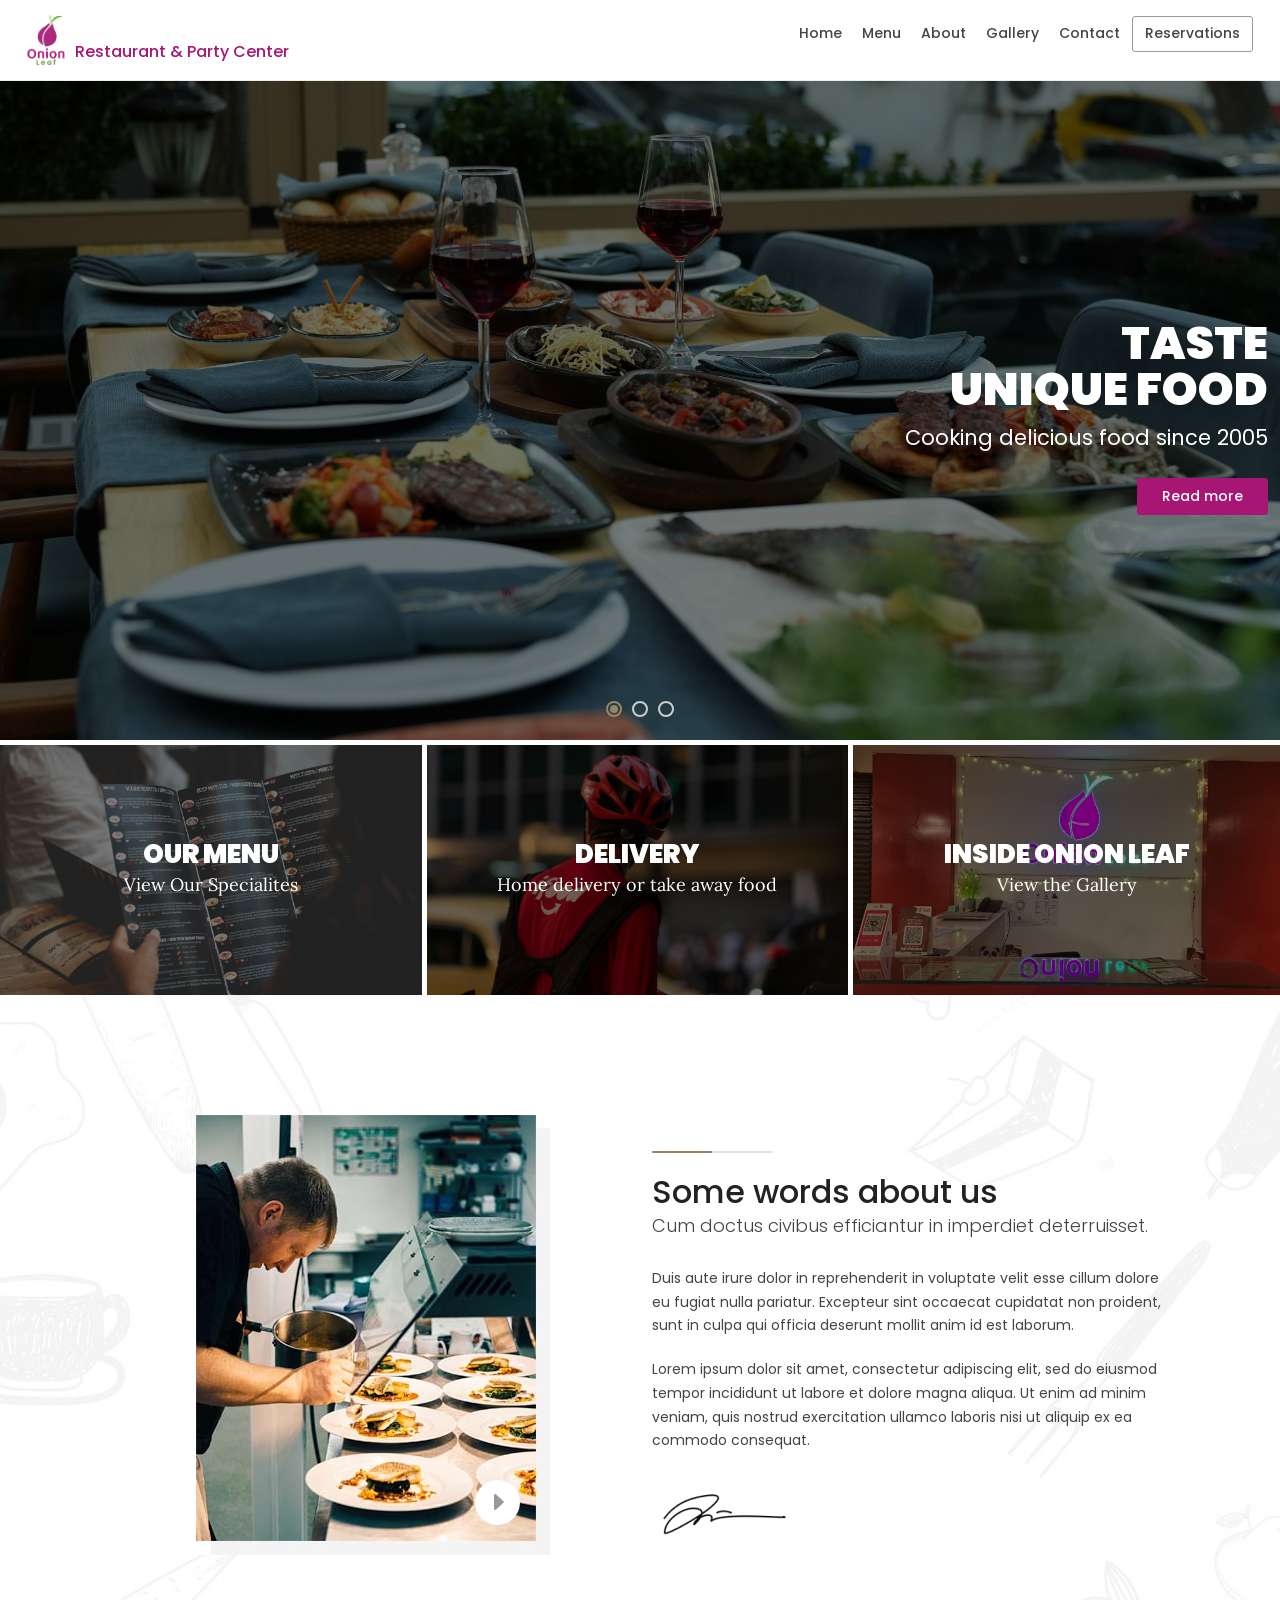
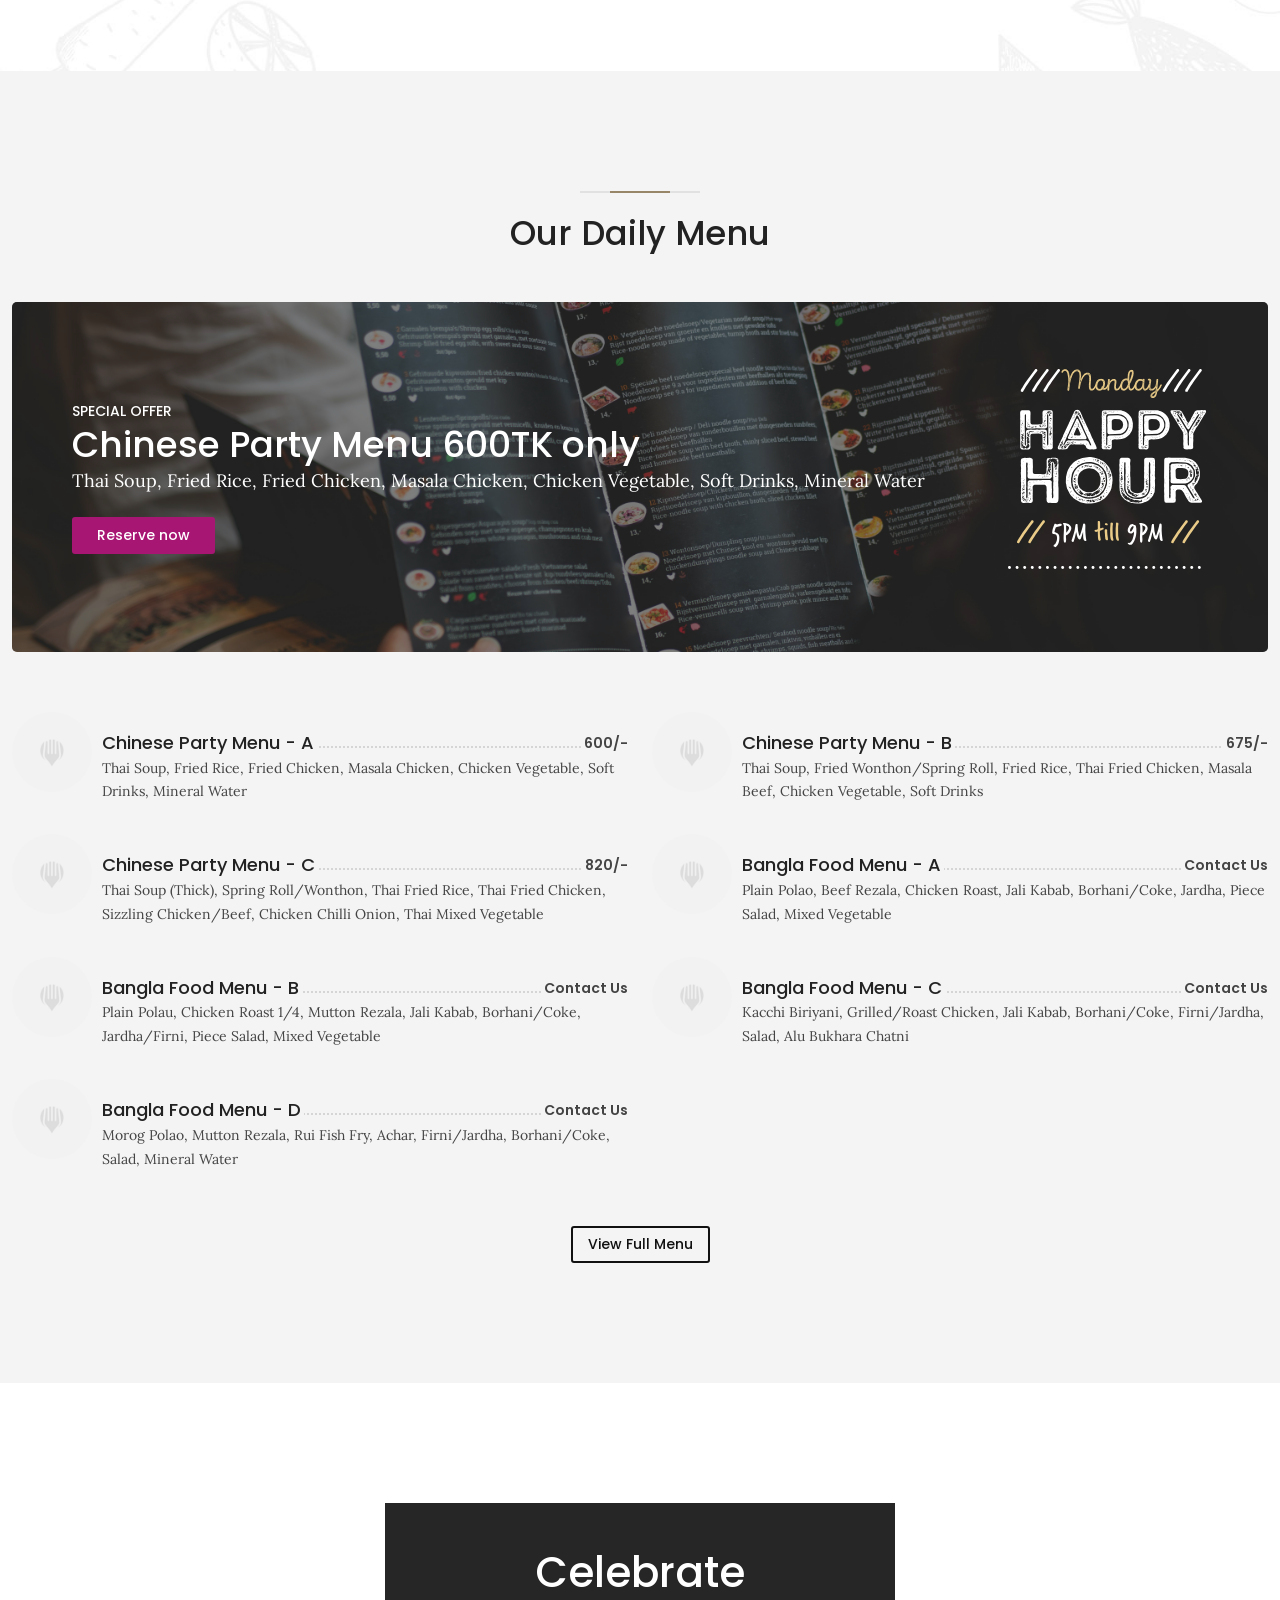
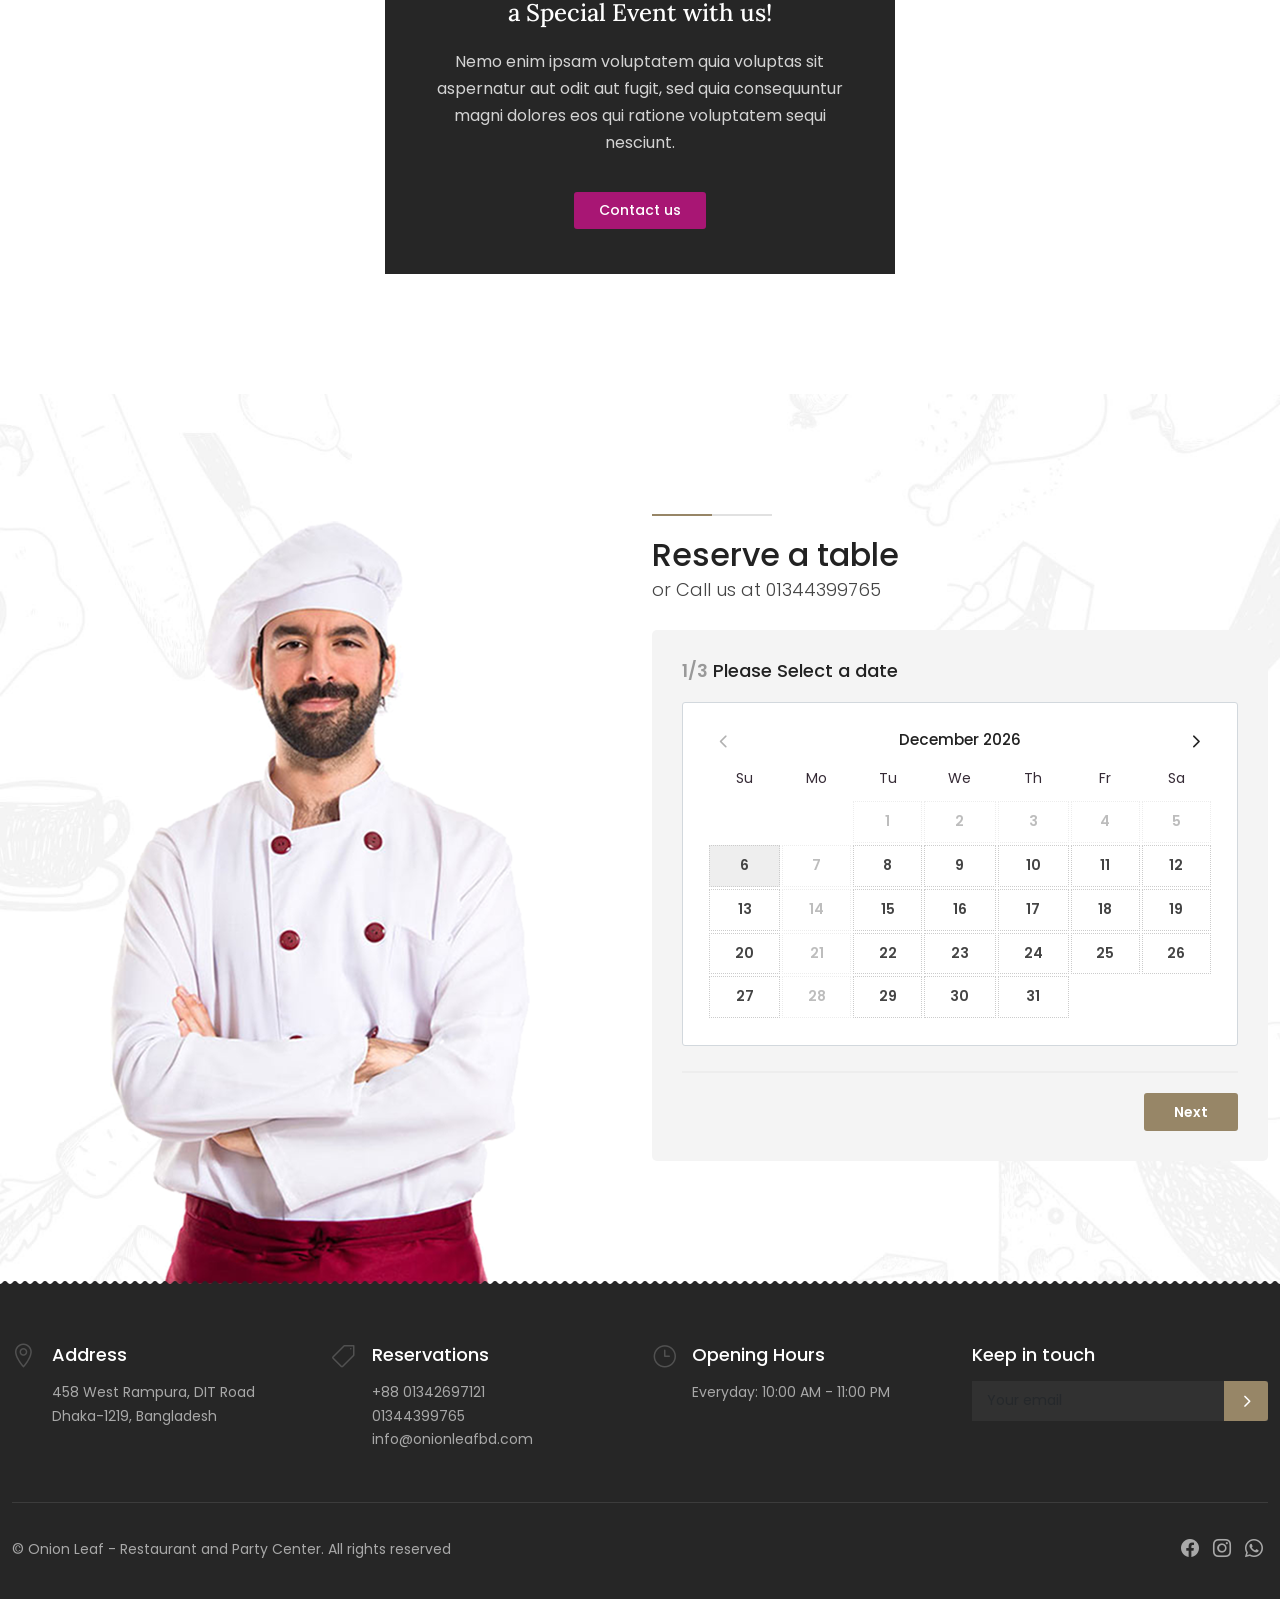
==== index.html @ 4a1d40f7 "first commit" ====
<!DOCTYPE html>
<html lang="en">

<head>
    <meta charset="utf-8">
    <meta name="viewport" content="width=device-width, initial-scale=1">
    <meta name="description" content="Onion Leaf - Restaurant and Party Center is a modern and stylish restaurant and party center that offers a unique dining experience. With its contemporary design, delicious cuisine, and vibrant atmosphere, Onion Leaf is the perfect place to enjoy a meal or celebrate a special occasion. Whether you're looking for a romantic dinner, a fun night out with friends, or a venue for your next event, Onion Leaf has you covered. Come and experience the best of food and entertainment at Onion Leaf - Restaurant and Party Center.">
    <meta name="author" content="Ansonika">
    <title>Onion Leaf - Restaurant and Party Center</title>

    <!-- Favicons-->
    <link rel="shortcut icon" href="img/favicon.ico" type="image/x-icon">
    <link rel="apple-touch-icon" type="image/x-icon" href="img/apple-touch-icon-57x57-precomposed.png">
    <link rel="apple-touch-icon" type="image/x-icon" sizes="72x72" href="img/apple-touch-icon-72x72-precomposed.png">
    <link rel="apple-touch-icon" type="image/x-icon" sizes="114x114" href="img/apple-touch-icon-114x114-precomposed.png">
    <link rel="apple-touch-icon" type="image/x-icon" sizes="144x144" href="img/apple-touch-icon-144x144-precomposed.png">

    <!-- GOOGLE WEB FONT -->
    <link rel="preconnect" href="https://fonts.googleapis.com">
	<link rel="preconnect" href="https://fonts.gstatic.com" crossorigin>
	<link href="https://fonts.googleapis.com/css2?family=Lora:ital@1&family=Poppins:wght@400;500;600;700&display=swap" rel="stylesheet">

    <!-- BASE CSS -->
    <link href="css/vendors.min.css" rel="stylesheet">
    <link href="css/style.css" rel="stylesheet">

    <!-- SPECIFIC CSS -->
    <link href="css/wizard.css" rel="stylesheet">

    <!-- YOUR CUSTOM CSS -->
    <link href="css/custom.css" rel="stylesheet">

</head>

<body>

	<div id="preloader">
		<div data-loader="circle-side"></div>
	</div><!-- /Page Preload -->
				
	<header class="header clearfix element_to_stick">
		<div class="layer"></div><!-- Opacity Mask Menu Mobile -->
		<div class="container-fluid">
		<div id="logo" style="display:flex; align-items:center; gap:10px;">
    <a href="index.html" style="display:flex; align-items:end; text-decoration:none;">
        <img src="img/logo.png" height="50" alt="Onion Leaf" class="logo_normal">
        <img src="img/logo_sticky.png" height="50" alt="Onion Leaf" class="logo_sticky">

        <span class="logo-text">Restaurant & Party Center</span>
    </a>
</div>
		<!-- /top_menu -->
		<a href="#0" class="open_close">
			<i class="icon_menu"></i><span>Menu</span>
		</a>
		<nav class="main-menu">
    <div id="header_menu">
        <a href="#0" class="open_close">
            <i class="icon_close"></i><span>Menu</span>
        </a>
        <a href="index.html">
            <img src="img/logo.png" height="50" alt="">
        </a>
    </div>
    <ul>
        <li><a href="index.html">Home</a></li>
        <li><a href="menu-1.html">Menu</a></li>
        <li><a href="about.html">About</a></li>
        <li><a href="gallery.html">Gallery</a></li>
        <li><a href="contacts.html">Contact</a></li>
        <li><a href="reservations.html" class="btn_top">Reservations</a></li>
    </ul>
</nav>
	</div>
	<!-- Search -->
	<div class="search-overlay-menu">
	    <span class="search-overlay-close"><span class="closebt"><i class="icon_close"></i></span></span>
	    <form role="search" id="searchform" method="get">
	        <input value="" name="q" type="search" placeholder="Search..." />
	        <button type="submit"><i class="icon_search"></i></button>
	    </form>
	</div><!-- End Search -->
	</header>
	<!-- /header -->
	
	<main>
		<div id="carousel-home">
			<div class="owl-carousel owl-theme">
				<div class="owl-slide cover lazy" data-bg="url(img/slides/img2.jpg)">
					<div class="opacity-mask d-flex align-items-center" data-opacity-mask="rgba(0, 0, 0, 0.5)">
						<div class="container">
							<div class="row justify-content-center justify-content-md-end">
								<div class="col-lg-6 static">
									<div class="slide-text text-end white">
										<h2 class="owl-slide-animated owl-slide-title">Taste<br>unique food</h2>
										<p class="owl-slide-animated owl-slide-subtitle">
											Cooking delicious food since 2005
										</p>
										<div class="owl-slide-animated owl-slide-cta"><a class="btn_1 btn_scroll" href="menu-1.html" role="button">Read more</a></div>
									</div>
								</div>
							</div>
						</div>
					</div>
				</div>
				<!--/owl-slide-->
				<div class="owl-slide cover lazy" data-bg="url(img/bg_call_section.jpg)">
					<div class="opacity-mask d-flex align-items-center" data-opacity-mask="rgba(0, 0, 0, 0.5)">
						<div class="container">
							<div class="row justify-content-center justify-content-md-start">
								<div class="col-lg-6 static">
									<div class="slide-text white">
										<h2 class="owl-slide-animated owl-slide-title">Reserve<br>a Table Now</h2>
										<p class="owl-slide-animated owl-slide-subtitle">
											Cooking delicious food since 2025
										</p>
										<div class="owl-slide-animated owl-slide-cta"><a class="btn_1" href="reservations.html" role="button">Read more</a></div>
									</div>
								</div>
							</div>
						</div>
					</div>
				</div>
				<!--/owl-slide-->				
				<div class="owl-slide cover lazy" data-bg="url(img/slides/img3.jpg)">
					<div class="opacity-mask d-flex align-items-center" data-opacity-mask="rgba(0, 0, 0, 0.6)">
						<div class="container">
							<div class="row justify-content-center justify-content-md-start">
								<div class="col-lg-12 static">
									<div class="slide-text text-center white">
										<h2 class="owl-slide-animated owl-slide-title">Enjoy<br>a friends dinner</h2>
										<p class="owl-slide-animated owl-slide-subtitle">
											Cooking delicious food since 2025
										</p>
										<div class="owl-slide-animated owl-slide-cta"><a class="btn_1" href="menu-1.html" role="button">Read more</a></div>
									</div>
								</div>
							</div>
						</div>
					</div>
					<!--/owl-slide-->
				</div>
			</div>
			<div id="icon_drag_mobile"></div>
		</div>
		<!--/carousel-->

		<ul id="banners_grid" class="clearfix">
			<li>
				<a href="menu-1.html" class="img_container">
					<img src="img/banner_bg.jpg" data-src="img/banner_bg.jpg" alt="" class="lazy">
					<div class="short_info opacity-mask" data-opacity-mask="rgba(0, 0, 0, 0.5)">
						<h3>Our Menu</h3>
						<p>View Our Specialites</p>
					</div>
				</a>
			</li>
			<li>
				<a href="order-food.html" class="img_container">
					<img src="img/banners_cat_placeholder.jpg" data-src="img/delivery.jpg" alt="" class="lazy">
					<div class="short_info opacity-mask" data-opacity-mask="rgba(0, 0, 0, 0.5)">
						<h3>Delivery</h3>
						<p>Home delivery or take away food</p>
					</div>
				</a>
			</li>
			<li>
				<a href="gallery.html" class="img_container">
					<img src="img/banners_cat_placeholder.jpg" data-src="img/slides/img.jpeg" alt="" class="lazy">
					<div class="short_info opacity-mask" data-opacity-mask="rgba(0, 0, 0, 0.5)">
						<h3>Inside Onion Leaf</h3>
						<p>View the Gallery</p>
					</div>
				</a>
			</li>
		</ul>
		<!--/banners_grid -->

		<div class="pattern_2">
		    <div class="container margin_120_100 home_intro">
		        <div class="row justify-content-center d-flex align-items-center">
		            <div class="col-lg-5 text-lg-center d-none d-lg-block" data-cue="slideInUp">
		                <figure>
		                    <img src="img/home_1_placeholder.png" data-src="img/home_1.jpg" width="354" height="440" alt="" class="img-fluid lazy">
		                    <a href="https://www.youtube.com/watch?v=MO7Hi_kBBBg" class="btn_play" data-cue="zoomIn" data-delay="500"><span class="pulse_bt"><i class="arrow_triangle-right"></i></span></a>
		                </figure>
		            </div>
		            <div class="col-lg-5 pt-lg-4" data-cue="slideInUp" data-delay="500">
		                <div class="main_title">
		                    <span><em></em></span>
		                    <h2>Some words about us</h2>
		                    <p>Cum doctus civibus efficiantur in imperdiet deterruisset.</p>
		                </div>
		                <p>Duis aute irure dolor in reprehenderit in voluptate velit esse cillum dolore eu fugiat nulla pariatur. Excepteur sint occaecat cupidatat non proident, sunt in culpa qui officia deserunt mollit anim id est laborum.</p>
		                <p>Lorem ipsum dolor sit amet, consectetur adipiscing elit, sed do eiusmod tempor incididunt ut labore et dolore magna aliqua. Ut enim ad minim veniam, quis nostrud exercitation ullamco laboris nisi ut aliquip ex ea commodo consequat.</p>
		                <p><img src="img/signature.png" width="140" height="50" alt="" class="mt-3"></p>
		            </div>
		        </div>
		        <!--/row -->
		    </div>
		    <!--/container -->
		</div>
		<!--/pattern_2 -->

		<div class="bg_gray">
		    <div class="container margin_120_100" data-cue="slideInUp">
		        <div class="main_title center mb-5">
		            <span><em></em></span>
		            <h2>Our Daily Menu</h2>
		        </div>
		        <!-- /main_title -->
		        <div class="banner lazy" data-bg="url(img/banner_bg.jpg)">
                    <div class="wrapper d-flex align-items-center justify-content-between opacity-mask" data-opacity-mask="rgba(0, 0, 0, 0.5)">
                        <div>
                            <small>Special Offer</small>
                            <h3>Chinese Party Menu 600TK only</h3>
                            <p>Thai Soup, Fried Rice, Fried Chicken, Masala Chicken, Chicken Vegetable, Soft Drinks, Mineral Water</p>
                            <a href="reservations.html" class="btn_1">Reserve now</a>
                        </div>
                        <figure class="d-none d-lg-block"><img src="img/banner.svg" alt="" width="200" height="200" class="img-fluid"></figure>
                    </div>
                    <!-- /wrapper -->
                </div>
                <!-- /banner -->
		        <div class="row magnific-gallery homepage add_bottom_25">
                    <div class="col-lg-6" data-cue="slideInUp">
                        <div class="menu_item">
                            <figure>
                                <a href="img/menu_items/large/5.jpg" title="Chinese Party Menu - A" data-effect="mfp-zoom-in">
                                    <img src="img/menu_items/menu_items_placeholder.png" data-src="img/menu_items/5.jpg" class="lazy" alt="">
                                </a>
                            </figure>
                            <div class="menu_title">
                                <h3>Chinese Party Menu - A</h3><em>600/-</em>
                            </div>
                            <p>Thai Soup, Fried Rice, Fried Chicken, Masala Chicken, Chicken Vegetable, Soft Drinks, Mineral Water</p>
                        </div>
                    </div>
                    <div class="col-lg-6" data-cue="slideInUp">
                        <div class="menu_item">
                            <figure>
                                <a href="img/menu_items/large/6.jpg" title="Chinese Party Menu - B" data-effect="mfp-zoom-in">
                                    <img src="img/menu_items/menu_items_placeholder.png" data-src="img/menu_items/6.jpg" class="lazy" alt="">
                                </a>
                            </figure>
                            <div class="menu_title">
                                <h3>Chinese Party Menu - B</h3><em>675/-</em>
                            </div>
                            <p>Thai Soup, Fried Wonthon/Spring Roll, Fried Rice, Thai Fried Chicken, Masala Beef, Chicken Vegetable, Soft Drinks</p>
                        </div>
                    </div>
                    <div class="col-lg-6" data-cue="slideInUp">
                        <div class="menu_item">
                            <figure>
                                <a href="img/menu_items/large/7.jpg" title="Chinese Party Menu - C" data-effect="mfp-zoom-in">
                                    <img src="img/menu_items/menu_items_placeholder.png" data-src="img/menu_items/7.jpg" class="lazy" alt="">
                                </a>
                            </figure>
                            <div class="menu_title">
                                <h3>Chinese Party Menu - C</h3><em>820/-</em>
                            </div>
                            <p>Thai Soup (Thick), Spring Roll/Wonthon, Thai Fried Rice, Thai Fried Chicken, Sizzling Chicken/Beef, Chicken Chilli Onion, Thai Mixed Vegetable</p>
                        </div>
                    </div>
                    <div class="col-lg-6" data-cue="slideInUp">
                        <div class="menu_item">
                            <figure>
                                <a href="img/menu_items/large/8.jpg" title="Bangla Food Menu - A" data-effect="mfp-zoom-in">
                                    <img src="img/menu_items/menu_items_placeholder.png" data-src="img/menu_items/8.jpg" class="lazy" alt="">
                                </a>
                            </figure>
                            <div class="menu_title">
                                <h3>Bangla Food Menu - A</h3><em>Contact Us</em>
                            </div>
                            <p>Plain Polao, Beef Rezala, Chicken Roast, Jali Kabab, Borhani/Coke, Jardha, Piece Salad, Mixed Vegetable</p>
                        </div>
                    </div>
                    <div class="col-lg-6" data-cue="slideInUp">
                        <div class="menu_item">
                            <figure>
                                <a href="img/menu_items/large/9.jpg" title="Bangla Food Menu - B" data-effect="mfp-zoom-in">
                                    <img src="img/menu_items/menu_items_placeholder.png" data-src="img/menu_items/9.jpg" class="lazy" alt="">
                                </a>
                            </figure>
                            <div class="menu_title">
                                <h3>Bangla Food Menu - B</h3><em>Contact Us</em>
                            </div>
                            <p>Plain Polau, Chicken Roast 1/4, Mutton Rezala, Jali Kabab, Borhani/Coke, Jardha/Firni, Piece Salad, Mixed Vegetable</p>
                        </div>
                    </div>
                   	<div class="col-lg-6" data-cue="slideInUp">
                        <div class="menu_item">
                            <figure>
                                <a href="img/menu_items/large/10.jpg" title="Bangla Food Menu - C" data-effect="mfp-zoom-in">
                                    <img src="img/menu_items/menu_items_placeholder.png" data-src="img/menu_items/10.jpg" class="lazy" alt="">
                                </a>
                            </figure>
                            <div class="menu_title">
                                <h3>Bangla Food Menu - C</h3><em>Contact Us</em>
                            </div>
                            <p>Kacchi Biriyani, Grilled/Roast Chicken, Jali Kabab, Borhani/Coke, Firni/Jardha, Salad, Alu Bukhara Chatni</p>
                        </div>
                    </div>
                    <div class="col-lg-6" data-cue="slideInUp">
                        <div class="menu_item">
                            <figure>
                                <a href="img/menu_items/large/11.jpg" title="Bangla Food Menu - D" data-effect="mfp-zoom-in">
                                    <img src="img/menu_items/menu_items_placeholder.png" data-src="img/menu_items/11.jpg" class="lazy" alt="">
                                </a>
                            </figure>
                            <div class="menu_title">
                                <h3>Bangla Food Menu - D</h3><em>Contact Us</em>
                            </div>
                            <p>Morog Polao, Mutton Rezala, Rui Fish Fry, Achar, Firni/Jardha, Borhani/Coke, Salad, Mineral Water</p>
                        </div>
                    </div>
                </div>
                <!-- /row -->
		        <p class="text-center"><a href="menu-1.html" class="btn_1 outline" data-cue="zoomIn">View Full Menu</a></p>
		    </div>
		    <!-- /container -->
		</div>
		<!-- /bg_gray -->

		<div class="call_section lazy" data-bg="url(img/bg_call_section.jpg)">
		    <div class="container clearfix">
		    	<div class="row justify-content-center">
			        <div class="col-lg-5 col-md-6 text-center">
			            <div class="box_1" data-cue="slideInUp">
			                <h2>Celebrate<span>a Special Event with us!</span></h2>
			                <p>Nemo enim ipsam voluptatem quia voluptas sit aspernatur aut odit aut fugit, sed quia consequuntur magni dolores eos qui ratione voluptatem sequi nesciunt.</p>
			                <a href="contacts.html" class="btn_1 mt-3">Contact us</a>
			            </div>
			        </div>
			    </div>
    		</div>
    	</div>
   		<!--/call_section-->

		<div class="pattern_2">
		    <div class="container margin_120_100 pb-0">
		        <div class="row justify-content-center">
		        	<div class="col-lg-6 text-center d-none d-lg-block" data-cue="slideInUp">
		                <img src="img/chef.png" width="420" height="770" alt="" class="img-fluid">
		            </div>
		            <div class="col-lg-6 col-md-8" data-cue="slideInUp">
		                <div class="main_title">
		                    <span><em></em></span>
		                    <h2>Reserve a table</h2>
		                    <p>or Call us at 01344399765</p>
		                </div>
		                <div id="wizard_container">
		                    <form id="wrapped" method="POST">
		                        <input id="website" name="website" type="text" value="">
		                        <!-- Leave for security protection, read docs for details -->
		                        <div id="middle-wizard">
		                            <div class="step">
		                                <h3 class="main_question"><strong>1/3</strong> Please Select a date</h3>
		                                <div class="form-group">
		                                    <input type="hidden" name="datepicker_field" id="datepicker_field" class="required">
		                                </div>
		                                <div id="DatePicker"></div>
		                            </div>
		                            <!-- /step-->
		                            <div class="step">
		                                <h3 class="main_question"><strong>2/3</strong> Select time and guests</h3>
		                                <div class="step_wrapper">
		                                    <h4>Time</h4>
		                                    <div class="radio_select add_bottom_15">
		                                        <ul>
		                                            <li>
		                                                <input type="radio" id="time_1" name="time" value="12.00am" class="required">
		                                                <label for="time_1">12.00</label>
		                                            </li>
		                                            <li>
		                                                <input type="radio" id="time_2" name="time" value="12.30pm" class="required">
		                                                <label for="time_2">12.30</label>
		                                            </li>
		                                            <li>
		                                                <input type="radio" id="time_3" name="time" value="1.00pm" class="required">
		                                                <label for="time_3">1.00</label>
		                                            </li>
		                                            <li>
		                                                <input type="radio" id="time_4" name="time" value="1.30pm" class="required">
		                                                <label for="time_4">1.30</label>
		                                            </li>
		                                             <li>
		                                                <input type="radio" id="time_5" name="time" value="08.00pm" class="required">
		                                                <label for="time_5">8.00</label>
		                                            </li>
		                                            <li>
		                                                <input type="radio" id="time_6" name="time" value="08.30pm" class="required">
		                                                <label for="time_6">8.30</label>
		                                            </li>
		                                            <li>
		                                                <input type="radio" id="time_7" name="time" value="09.00pm" class="required">
		                                                <label for="time_7">9.00</label>
		                                            </li>
		                                            <li>
		                                                <input type="radio" id="time_8" name="time" value="09.30pm" class="required">
		                                                <label for="time_8">9.30</label>
		                                            </li>
		                                        </ul>
		                                    </div>
		                                    <!-- /time_select -->
		                                </div>
		                                <!-- /step_wrapper -->
		                                <div class="step_wrapper">
		                                    <h4>How many people?</h4>
		                                    <div class="radio_select">
		                                        <ul>
		                                            <li>
		                                                <input type="radio" id="people_1" name="people" value="1" class="required">
		                                                <label for="people_1">1</label>
		                                            </li>
		                                            <li>
		                                                <input type="radio" id="people_2" name="people" value="2" class="required">
		                                                <label for="people_2">2</label>
		                                            </li>
		                                            <li>
		                                                <input type="radio" id="people_3" name="people" value="3" class="required">
		                                                <label for="people_3">3</label>
		                                            </li>
		                                            <li>
		                                                <input type="radio" id="people_4" name="people" value="4" class="required">
		                                                <label for="people_4">4</label>
		                                            </li>
		                                        </ul>
		                                    </div>
		                                    <!-- /people_select -->
		                                </div>
		                                <!-- /step_wrapper -->
		                            </div>
		                            <!-- /step-->
		                            <div class="submit step">
		                                <h3 class="main_question"><strong>3/3</strong> Please fill with your details</h3>
		                                <div class="form-group">
		                                    <input type="text" name="name_reserve" class="form-control required" placeholder="First and Last Name">
		                                </div>
		                                <div class="row">
		                                    <div class="col-lg-6">
		                                        <div class="form-group">
		                                    <input type="email" name="email_reserve" class="form-control required" placeholder="Your Email">
		                                </div>
		                                    </div>
		                                    <div class="col-lg-6">
		                                        <div class="form-group">
		                                    <input type="text" name="telephone_reserve" class="form-control required" placeholder="Your Telephone">
		                                </div>
		                                    </div>
		                                </div>
		                         
		                                <div class="form-group">
		                                    <textarea class="form-control" name="opt_message_reserve" placeholder="Please provide any additional info"></textarea>
		                                </div>
		                                <div class="form-group terms">
		                                    <label class="container_check">Please accept our <a href="#" data-bs-toggle="modal" data-bs-target="#terms-txt">Terms and conditions</a>
		                                        <input type="checkbox" name="terms" value="Yes" class="required">
		                                        <span class="checkmark"></span>
		                                    </label>
		                                </div>
		                            </div>
		                            <!-- /step-->
		                        </div>
		                        <!-- /middle-wizard -->
		                        <div id="bottom-wizard">
		                            <button type="button" name="backward" class="backward">Prev</button>
		                            <button type="button" name="forward" class="forward">Next</button>
		                            <button type="submit" name="process" class="submit">Submit</button>
		                        </div>
		                        <!-- /bottom-wizard -->
		                    </form>
		                </div>
		                <!-- /Wizard container -->
		            </div>
		        </div>
		        <!-- /row -->
		    </div>
		    <!-- /container -->
		</div>
		<!-- /pattern_2 -->
	</main>
	<!-- /main -->

	<footer>
    <div class="frame black"></div>
    <div class="container">
        <div class="row">
            
            <!-- Address -->
            <div class="col-xl-3 col-lg-6 col-md-6 col-sm-6">
                <div class="footer_wp">
                    <i class="icon_pin_alt"></i>
                    <h3>Address</h3>
                    <p>458 West Rampura, DIT Road<br>Dhaka-1219, Bangladesh</p>
                </div>
            </div>

            <!-- Reservations -->
            <div class="col-xl-3 col-lg-6 col-md-6 col-sm-6">
                <div class="footer_wp">
                    <i class="icon_tag_alt"></i>
                    <h3>Reservations</h3>
                    <p>
                        <a href="tel:+8801342697121">+88 01342697121</a><br>
                        <a href="tel:+8801344399765">01344399765</a><br>
                        <a href="mailto:info@onionleafbd.com">info@onionleafbd.com</a>
                    </p>
                </div>
            </div>

            <!-- Opening Hours -->
            <div class="col-xl-3 col-lg-6 col-md-6 col-sm-6">
                <div class="footer_wp">
                    <i class="icon_clock_alt"></i>
                    <h3>Opening Hours</h3>
                    <ul>
                        <li>Everyday: 10:00 AM - 11:00 PM</li>
                    </ul>
                </div>
            </div>

            <!-- Newsletter -->
            <div class="col-xl-3 col-lg-6 col-md-6 col-sm-6">
                <h3>Keep in touch</h3>
                <div id="newsletter">
                    <div id="message-newsletter"></div>
                    <form method="post" action="phpmailer/newsletter_template_email.php" name="newsletter_form" id="newsletter_form">
                        <div class="form-group">
                            <input type="email" name="email_newsletter" id="email_newsletter" class="form-control" placeholder="Your email">
                            <button type="submit" id="submit-newsletter">
                                <i class="arrow_carrot-right"></i>
                            </button>
                        </div>
                    </form>
                </div>
            </div>

        </div>
        <!-- /row-->

        <hr>

        <div class="row">
            <div class="col-sm-5">
                <p class="copy">© Onion Leaf - Restaurant and Party Center. All rights reserved</p>
            </div>

            <div class="col-sm-7">
                <div class="follow_us">
                    <ul>
                        <li><a href="#"><i class="bi bi-facebook"></i></a></li>
                        <li><a href="#"><i class="bi bi-instagram"></i></a></li>
                        <li><a href="#"><i class="bi bi-whatsapp"></i></a></li>
                    </ul>
                </div>
            </div>
        </div>

    </div>
</footer>
	<!--/footer-->

	<div id="toTop"></div><!-- Back to top button -->

	<!-- Modal terms -->
	<div class="modal fade" id="terms-txt" tabindex="-1" role="dialog" aria-labelledby="termsLabel" aria-hidden="true">
		<div class="modal-dialog modal-dialog-centered">
			<div class="modal-content">
				<div class="modal-header">
					<h4 class="modal-title" id="termsLabel">Terms and conditions</h4>
					<button type="button" class="btn-close" data-bs-dismiss="modal" aria-label="Close"></button>
				</div>
				<div class="modal-body">
					<p>Lorem ipsum dolor sit amet, in porro albucius qui, in <strong>nec quod novum accumsan</strong>, mei ludus tamquam dolores id. No sit debitis meliore postulant, per ex prompta alterum sanctus, pro ne quod dicunt sensibus.</p>
					<p>Lorem ipsum dolor sit amet, in porro albucius qui, in nec quod novum accumsan, mei ludus tamquam dolores id. No sit debitis meliore postulant, per ex prompta alterum sanctus, pro ne quod dicunt sensibus. Lorem ipsum dolor sit amet, <strong>in porro albucius qui</strong>, in nec quod novum accumsan, mei ludus tamquam dolores id. No sit debitis meliore postulant, per ex prompta alterum sanctus, pro ne quod dicunt sensibus.</p>
					<p>Lorem ipsum dolor sit amet, in porro albucius qui, in nec quod novum accumsan, mei ludus tamquam dolores id. No sit debitis meliore postulant, per ex prompta alterum sanctus, pro ne quod dicunt sensibus.</p>
				</div>
			</div>
			<!-- /.modal-content -->
		</div>
		<!-- /.modal-dialog -->
	</div>
	<!-- /.modal -->

	<!-- COMMON SCRIPTS -->
    <script src="js/single_files/jquery-3.7.1.min.js"></script>
    <script src="js/common_scripts.min.js"></script>
    <script src="js/slider.js"></script>
    <script src="js/common_func.js"></script>
    <script src="phpmailer/validate.js"></script>

    <!-- SPECIFIC SCRIPTS (wizard form) -->
    <script src="js/wizard/wizard_scripts.min.js"></script>
    <script src="js/wizard/wizard_func.js"></script>

</body>
</html>
---- css/style.css ----
/*
Theme Name: Foores Single Restaurant
Theme URI: http://www.ansonika.com/foores/
Author: Ansonika
Author URI: http://themeforest.net/user/Ansonika/

[Table of contents] 

1. SITE STRUCTURE and TYPOGRAPHY
- 1.1 Typography
- 1.2 Structure
- 1.3 Main Menu
- 1.4 Heros/Above the fold

2. CONTENT
- 2.1 Home
- 2.2 Menu Page
- 2.3 Order food
- 2.4 Gallery
- 2.5 Contacts
- 2.6 Leave a review

3. COMMON
- 3.1 Spacing
- 3.2 Misc
- 3.3 Footer
- 3.4 Search modal
- 3.5 Advertise modal
- 3.6 Cookie bar
- 3.7 Success submit
- 3.8 About
- 3.9 404 Error page
*/
/*-------- Preloader --------*/
#preloader {
  position: fixed;
  top: 0;
  left: 0;
  right: 0;
  width: 100%;
  height: 100%;
  bottom: 0;
  background-color: #fff;
  z-index: 99999999999 !important;
}

[data-loader="circle-side"] {
  position: absolute;
  width: 50px;
  height: 50px;
  top: 50%;
  left: 50%;
  margin-left: -25px;
  margin-top: -25px;
  -webkit-animation: circle infinite .95s linear;
  -moz-animation: circle infinite .95s linear;
  -o-animation: circle infinite .95s linear;
  animation: circle infinite .95s linear;
  border: 2px solid #978667;
  border-top-color: rgba(0, 0, 0, 0.2);
  border-right-color: rgba(0, 0, 0, 0.2);
  border-bottom-color: rgba(0, 0, 0, 0.2);
  -webkit-border-radius: 100%;
  -moz-border-radius: 100%;
  -ms-border-radius: 100%;
  border-radius: 100%;
}

@-webkit-keyframes circle {
  0% {
    -webkit-transform: rotate(0);
    -moz-transform: rotate(0);
    -ms-transform: rotate(0);
    -o-transform: rotate(0);
    transform: rotate(0);
  }
  100% {
    -webkit-transform: rotate(360deg);
    -moz-transform: rotate(360deg);
    -ms-transform: rotate(360deg);
    -o-transform: rotate(360deg);
    transform: rotate(360deg);
  }
}
@-moz-keyframes circle {
  0% {
    -webkit-transform: rotate(0);
    -moz-transform: rotate(0);
    -ms-transform: rotate(0);
    -o-transform: rotate(0);
    transform: rotate(0);
  }
  100% {
    -webkit-transform: rotate(360deg);
    -moz-transform: rotate(360deg);
    -ms-transform: rotate(360deg);
    -o-transform: rotate(360deg);
    transform: rotate(360deg);
  }
}
@-o-keyframes circle {
  0% {
    -webkit-transform: rotate(0);
    -moz-transform: rotate(0);
    -ms-transform: rotate(0);
    -o-transform: rotate(0);
    transform: rotate(0);
  }
  100% {
    -webkit-transform: rotate(360deg);
    -moz-transform: rotate(360deg);
    -ms-transform: rotate(360deg);
    -o-transform: rotate(360deg);
    transform: rotate(360deg);
  }
}
@keyframes circle {
  0% {
    -webkit-transform: rotate(0);
    -moz-transform: rotate(0);
    -ms-transform: rotate(0);
    -o-transform: rotate(0);
    transform: rotate(0);
  }
  100% {
    -webkit-transform: rotate(360deg);
    -moz-transform: rotate(360deg);
    -ms-transform: rotate(360deg);
    -o-transform: rotate(360deg);
    transform: rotate(360deg);
  }
}
/*============================================================================================*/
/* 1.  SITE STRUCTURE and TYPOGRAPHY */
/*============================================================================================*/
/*-------- 1.1 Typography --------*/
/* rem reference
10px = 0.625rem
12px = 0.75rem
14px = 0.875rem
16px = 1rem (base)
18px = 1.125rem
20px = 1.25rem
24px = 1.5rem
30px = 1.875rem
32px = 2rem
*/
html * {
  -webkit-font-smoothing: antialiased;
  -moz-osx-font-smoothing: grayscale;
}

body {
  background: #fff;
  font-size: 14px;
  font-size: 0.875rem;
  line-height: 1.7;
  font-family: "Poppins", Helvetica, sans-serif;
  color: #444;
}

h1,
h2,
h3,
h4,
h5,
h6 {
  color: #222;
  font-weight: 500;
  -moz-transition: all 0.3s ease-in-out;
  -o-transition: all 0.3s ease-in-out;
  -webkit-transition: all 0.3s ease-in-out;
  -ms-transition: all 0.3s ease-in-out;
  transition: all 0.3s ease-in-out;
}

p {
  margin-bottom: 20px;
}

strong {
  font-weight: 600;
}

label {
  font-weight: 500;
  margin-bottom: 3px;
}

hr {
  margin-top: 25px;
  margin-bottom: 25px;
  opacity: 1;
  border-color: #ededed;
}

/* General links color */
a {
  color: #978667;
  text-decoration: none;
  -moz-transition: all 0.3s ease-in-out;
  -o-transition: all 0.3s ease-in-out;
  -webkit-transition: all 0.3s ease-in-out;
  -ms-transition: all 0.3s ease-in-out;
  transition: all 0.3s ease-in-out;
  outline: none;
}
a:hover, a:focus {
  color: #111;
  text-decoration: none;
  outline: none;
}

/* Buttons */
a.btn_1,
.btn_1 {
  border: none;
  background: #a81674;
  outline: none;
  cursor: pointer;
  display: inline-block;
  text-decoration: none;
  padding: 8px 25px;
  color: #fff;
  font-weight: 500;
  text-align: center;
  font-size: 14px;
  font-size: 0.875rem;
  -moz-transition: all 0.3s ease-in-out;
  -o-transition: all 0.3s ease-in-out;
  -webkit-transition: all 0.3s ease-in-out;
  -ms-transition: all 0.3s ease-in-out;
  transition: all 0.3s ease-in-out;
  -webkit-border-radius: 3px;
  -moz-border-radius: 3px;
  -ms-border-radius: 3px;
  border-radius: 3px;
  line-height: normal;
}
a.btn_1:focus,
.btn_1:focus {
  outline: none;
}
a.btn_1:hover,
.btn_1:hover {
  -webkit-filter: brightness(115%);
  filter: brightness(115%);
}
a.btn_1.full-width,
.btn_1.full-width {
  display: block;
  width: 100%;
  text-align: center;
}
a.btn_1.small,
.btn_1.small {
  font-size: 12px;
  font-size: 0.75rem;
  padding: 7px 15px;
}
a.btn_1.medium,
.btn_1.medium {
  font-size: 18px;
  font-size: 1.125rem;
  padding: 15px 30px;
}
a.btn_1.outline,
.btn_1.outline {
  border: 2px solid #111;
  color: #111;
  padding: 6px 15px;
  background: none;
}
a.btn_1.outline:hover,
.btn_1.outline:hover {
  border-color: #a81674;
  color: #a81674 !important;
}
a.btn_1.outline:focus,
.btn_1.outline:focus {
  outline: none;
}
a.btn_1.gray,
.btn_1.gray {
  background: #f0f0f0;
  color: #111 !important;
}
a.btn_1.gray:hover,
.btn_1.gray:hover {
  background-color: #FFC107;
  color: #111 !important;
}

a.btn_play {
  background: #fff;
  display: block;
  width: 45px;
  height: 45px;
  -webkit-border-radius: 50%;
  -moz-border-radius: 50%;
  -ms-border-radius: 50%;
  border-radius: 50%;
  line-height: 50px;
  text-align: center;
  position: absolute;
  bottom: 30px;
  right: 30px;
  font-size: 32px;
  font-size: 2rem;
  -moz-transition: all 0.3s ease-in-out;
  -o-transition: all 0.3s ease-in-out;
  -webkit-transition: all 0.3s ease-in-out;
  -ms-transition: all 0.3s ease-in-out;
  transition: all 0.3s ease-in-out;
  color: #999;
  z-index: 99;
}
@media (max-width: 767px) {
  a.btn_play {
    display: none;
  }
}
a.btn_play:hover {
  color: #978667;
}

.pulse_bt {
  display: block;
  width: 45px;
  height: 45px;
  border-radius: 50%;
  box-shadow: 0 0 0 rgba(255, 255, 255, 0.4);
  animation: pulseanime 2.5s infinite;
  -webkit-animation: pulseanime 2.5s infinite;
}

.pulse_bt:hover {
  animation: none;
}

@-webkit-keyframes pulseanime {
  0% {
    -webkit-box-shadow: 0 0 0 0 rgba(255, 255, 255, 0.4);
  }
  70% {
    -webkit-box-shadow: 0 0 0 10px rgba(255, 255, 255, 0);
  }
  100% {
    -webkit-box-shadow: 0 0 0 0 rgba(255, 255, 255, 0);
  }
}
@keyframes pulseanime {
  0% {
    -moz-box-shadow: 0 0 0 0 rgba(255, 255, 255, 0.4);
    box-shadow: 0 0 0 0 rgba(255, 255, 255, 0.4);
  }
  70% {
    -moz-box-shadow: 0 0 0 10px rgba(255, 255, 255, 0);
    box-shadow: 0 0 0 10px rgba(255, 255, 255, 0);
  }
  100% {
    -moz-box-shadow: 0 0 0 0 rgba(255, 255, 255, 0);
    box-shadow: 0 0 0 0 rgba(255, 255, 255, 0);
  }
}
/*-------- 1.2 Structure --------*/
/* Grid custom */
.container {
  max-width: 1280px !important;
}
@media (max-width: 991px) {
  .container {
    max-width: 100% !important;
  }
}

.small-gutters {
  margin-right: -5px !important;
  margin-left: -5px !important;
}
.small-gutters > [class*="col-"] {
  padding-right: 5px !important;
  padding-left: 5px !important;
}

.frame {
  height: 3px;
  width: 100%;
  position: absolute;
  left: 0;
  bottom: 0;
  z-index: 99;
}
.frame.white {
  background: url(../img/frame_white.png) 0 0 repeat-x;
  background-size: 10px 3px;
}
.frame.gray {
  background: url(../img/frame_gray.png) 0 0 repeat-x;
  background-size: 10px 3px;
}
.frame.black {
  background: url(../img/frame_footer.png) 0 0 repeat-x;
  background-size: 10px 3px;
  top: -3px;
}

/* Header */
header {
  position: fixed;
  left: 0;
  top: 0;
  width: 100%;
  padding: 15px;
  z-index: 99999;
  border-bottom: 1px solid #ededed;
  background-color: #fff;
}
@media (max-width: 991px) {
  header.header {
    padding: 10px;
  }
}
header.header .logo_sticky {
  display: none;
}
header.header.sticky {
  -moz-transition: all 0.3s ease-in-out;
  -o-transition: all 0.3s ease-in-out;
  -webkit-transition: all 0.3s ease-in-out;
  -ms-transition: all 0.3s ease-in-out;
  transition: all 0.3s ease-in-out;
  border-bottom: 1px solid #ededed;
  background-color: #fff;
}
@media (max-width: 991px) {
  header.header.sticky {
    padding: 10px 15px;
  }
}
header.header.sticky .logo_normal {
  display: none;
}
header.header.sticky .logo_sticky {
  display: inline-block;
}
header.header.sticky a.btn_top {
  background-color: #a81674;
  color: #fff;
}
header.header.sticky a.btn_top:hover {
  background-color: #b31d7e;
  color: #fff;
}
header.header_in {
  padding: 15px 0;
  background-color: #fff;
  position: relative;
  border-bottom: 1px solid #ededed;
}
header.header_in.is_sticky {
  position: fixed;
  left: 0;
  top: 0;
  width: 100%;
}
header.header_in ul#top_menu li a {
  color: #444;
}
@media (max-width: 991px) {
  header.header_in {
    padding: 10px 0;
  }
  header.header_in #logo a {
    z-index: 9;
    position: relative;
  }
}

header a.open_close {
  position: absolute;
  right: 10px;
  top: 2px;
  z-index: 999;
  color: #fff;
  font-size: 32px;
  font-size: 2rem;
  display: none;
  width: 25px;
  height: 25px;
}
@media (max-width: 991px) {
  header a.open_close {
    display: block;
  }
}
header a.open_close span {
  display: none;
}
header a.open_close:hover {
  opacity: 0.8;
}

header.sticky a.open_close,
.header_in a.open_close {
  color: #444;
}

#logo {
  float: left;
}
@media (max-width: 991px) {
  #logo {
    float: none;
    width: 100%;
    text-align: center;
  }
  #logo img {
    width: auto;
    height: 28px;
  }
}

/*-------- 1.3 Main Menu --------*/
/* Menu */
.main-menu {
  position: relative;
  z-index: 9;
  top: 1px;
  float: right;
  -moz-transition: all 0.3s ease-in-out;
  -o-transition: all 0.3s ease-in-out;
  -webkit-transition: all 0.3s ease-in-out;
  -ms-transition: all 0.3s ease-in-out;
  transition: all 0.3s ease-in-out;
}
.main-menu ul,
.main-menu ul li {
  position: relative;
  margin: 0;
  padding: 0;
}
.main-menu ul a,
.main-menu ul li a {
  position: relative;
  margin: 0;
  padding: 0;
  display: block;
  padding: 10px;
}

/*First level styles */
.main-menu > ul > li > a {
  color: #444;
  padding: 5px 8px;
  font-size: 14px;
  font-size: 0.875rem;
  font-weight: 500;
}
.main-menu > ul > li:hover > a {
  color: #978667;
}

header.sticky .main-menu > ul > li > a,
header.header_in .main-menu > ul > li > a {
  color: #444;
}
header.sticky .main-menu > ul > li:hover > a,
header.header_in .main-menu > ul > li:hover > a {
  opacity: 1;
  color: #978667;
}

#close_in,
#header_menu {
  display: none;
}

main {
  margin-top: 80px;
}

/* All styles for screen size over 992px
================================================== */
@media only screen and (min-width: 992px) {
  .main-menu {
    width: auto;
  }

  .main-menu a {
    white-space: nowrap;
  }

  .main-menu ul li {
    display: inline-block;
  }

  .main-menu ul li.submenu:hover > a:before,
  .main-menu ul li.submenu:hover > a:after {
    bottom: -10px;
    opacity: 0;
  }

  /* Submenu*/
  .main-menu ul ul {
    position: absolute;
    border-top: 2px solid #978667;
    z-index: 1;
    visibility: hidden;
    left: 3px;
    top: 110%;
    margin: 0;
    display: block;
    padding: 0;
    background: #fff;
    min-width: 210px;
    -webkit-box-shadow: 0px 6px 12px 0px rgba(0, 0, 0, 0.175);
    -moz-box-shadow: 0px 6px 12px 0px rgba(0, 0, 0, 0.175);
    box-shadow: 0px 6px 12px 0px rgba(0, 0, 0, 0.175);
    transform: scale(0.4);
    transform-origin: 10% top;
    transition: 0.15s linear, 0.1s opacity cubic-bezier(0.39, 0.575, 0.565, 1), 0.15s transform cubic-bezier(0.1, 1.26, 0.83, 1);
    -webkit-border-radius: 3px;
    -moz-border-radius: 3px;
    -ms-border-radius: 3px;
    border-radius: 3px;
    opacity: 0;
    -moz-transition: all 0.2s ease;
    -o-transition: all 0.2s ease;
    -webkit-transition: all 0.2s ease;
    -ms-transition: all 0.2s ease;
    transition: all 0.2s ease;
  }
  .main-menu ul ul:before {
    bottom: 100%;
    left: 12%;
    border: solid transparent;
    content: " ";
    height: 0;
    width: 0;
    position: absolute;
    pointer-events: none;
    border-bottom-color: #978667;
    border-width: 7px;
    margin-left: -7px;
  }

  .main-menu ul li:hover > ul {
    padding: 0;
    visibility: visible;
    opacity: 1;
    -webkit-transform: scale(1);
    transform: scale(1);
    -webkit-transition-delay: 0.2s;
    transition-delay: 0.2s;
    -webkit-transition-duration: 0s, 0.2s, 0.2s;
    transition-duration: 0s, 0.2s, 0.2s;
  }

  .main-menu ul ul li {
    display: block;
    height: auto;
    padding: 0;
  }

  .main-menu ul ul li a {
    font-size: 13px;
    font-size: 0.8125rem;
    color: #444;
    border-bottom: 1px solid #ededed;
    display: block;
    padding: 12px 15px;
    -moz-transition: all 0.3s ease;
    -o-transition: all 0.3s ease;
    -webkit-transition: all 0.3s ease;
    -ms-transition: all 0.3s ease;
    transition: all 0.3s ease;
  }

  .main-menu ul ul li:last-child a {
    border-bottom: none;
  }

  .main-menu ul ul li:first-child a:hover {
    -webkit-border-radius: 3px 3px 0 0;
    -moz-border-radius: 3px 3px 0 0;
    -ms-border-radius: 3px 3px 0 0;
    border-radius: 3px 3px 0 0;
  }
  .main-menu ul ul li:last-child a {
    border-bottom: none;
  }
  .main-menu ul ul li:last-child a:hover {
    -webkit-border-radius: 0 0 3px 3px;
    -moz-border-radius: 0 0 3px 3px;
    -ms-border-radius: 0 0 3px 3px;
    border-radius: 0 0 3px 3px;
  }

  .main-menu ul ul li:hover > a {
    background-color: #f9f9f9;
    color: #978667;
    padding-left: 18px;
  }

  /* Submenu 3rd level */
  .main-menu ul ul li.third-level > a {
    font-weight: normal !important;
  }
  .main-menu ul ul li.third-level > a:hover {
    background-color: #f9f9f9;
    color: #978667;
    padding-left: 18px;
    opacity: 1;
  }
  .main-menu ul ul li.third-level > a:after {
    font-family: 'ElegantIcons';
    content: "\35";
    float: right;
    font-size: 16px;
    font-size: 1rem;
    margin-top: -2px;
  }

  .main-menu ul ul ul {
    position: absolute;
    border-top: 0;
    z-index: 1;
    height: auto;
    left: 100%;
    top: 0;
    margin: 0;
    padding: 0;
    background: #fff;
    min-width: 190px;
    -webkit-box-shadow: 0px 6px 12px 0px rgba(0, 0, 0, 0.175);
    -moz-box-shadow: 0px 6px 12px 0px rgba(0, 0, 0, 0.175);
    box-shadow: 0px 6px 12px 0px rgba(0, 0, 0, 0.175);
  }

  /* Arrows top 3rd level*/
  .main-menu ul ul ul:before {
    border-width: 0;
    margin-left: 0;
  }
}
@media only screen and (max-width: 991px) {
  #header_menu {
    display: block;
    text-align: center;
    position: relative;
    padding: 30px 0 25px 0;
    background-color: #978667;
  }
  #header_menu a.open_close {
    position: absolute;
    right: 15px;
    top: 0;
    left: inherit;
    color: #fff !important;
  }

  .main-menu ul li a:hover,
  a.show-submenu:hover {
    color: #978667 !important;
    background-color: #f9f9f9;
    opacity: 1 !important;
  }

  .main-menu ul li {
    border-top: none;
    border-bottom: 1px solid #ededed;
    color: #fff;
  }

  /* Menu mobile first level */
  .main-menu ul li a {
    padding: 15px !important;
  }

  .main-menu li,
  .main-menu a {
    display: block;
    color: #333 !important;
  }

  .main-menu li {
    position: relative;
  }

  .main-menu ul > li {
    padding-bottom: 0;
  }

  .main-menu ul > li i {
    float: right;
  }

  .main-menu > ul > li.submenu:hover > a:after {
    transform: rotate(180deg);
    color: #978667;
  }

  .main-menu ul > li.submenu > a:after {
    font-family: 'ElegantIcons';
    font-size: 21px;
    font-size: 1.3125rem;
    content: "\33";
    color: #444;
    line-height: 1;
    float: right;
    display: inline-block;
    -moz-transition: all 0.3s ease-in-out;
    -o-transition: all 0.3s ease-in-out;
    -webkit-transition: all 0.3s ease-in-out;
    -ms-transition: all 0.3s ease-in-out;
    transition: all 0.3s ease-in-out;
  }

  /* Menu mobile second level */
  .main-menu ul li.submenu ul {
    border-left: 1px solid #ededed;
    margin: 0 0 10px 25px;
  }

  .main-menu ul li.submenu ul li {
    border: 0;
    font-size: 13px;
    font-size: 0.8125rem;
  }

  /* Menu mobile 3rd level */
  .main-menu ul li.submenu ul ul {
    border-left: none;
    margin: 0 0 0 15px;
  }

  /* Menu mobile left panel */
  .main-menu {
    overflow-y: scroll;
    transform: translateX(-102%);
    top: 0;
    left: 0;
    bottom: 0;
    width: 55%;
    height: 100%;
    position: fixed;
    z-index: 999;
    background-color: #fff;
    -webkit-transition: all 0.5s cubic-bezier(0.77, 0, 0.175, 1);
    -moz-transition: all 0.5s cubic-bezier(0.77, 0, 0.175, 1);
    -ms-transition: all 0.5s cubic-bezier(0.77, 0, 0.175, 1);
    -o-transition: all 0.5s cubic-bezier(0.77, 0, 0.175, 1);
    transition: all 0.5s cubic-bezier(0.77, 0, 0.175, 1);
  }

  .main-menu.show {
    transform: translateX(0);
  }

  .main-menu .show-submenu + ul {
    display: none;
    visibility: hidden;
  }

  .main-menu a.show-submenu + ul.show_normal {
    display: block;
    visibility: visible;
  }
}
@media only screen and (max-width: 480px) {
  .main-menu {
    width: 100%;
  }
}
a.btn_top {
  border: 1px solid #999;
  -webkit-border-radius: 3px;
  -moz-border-radius: 3px;
  -ms-border-radius: 3px;
  border-radius: 3px;
  padding-left: 12px !important;
  padding-right: 12px !important;
}
a.btn_top:hover {
  border-color: #978667;
  color: #fff !important;
  background-color: #978667;
}
a.btn_top.order {
  border: 1px solid rgba(255, 255, 255, 0);
  background-color: #978667;
  color: #fff !important;
}
a.btn_top.order:hover {
  background-color: #262626;
}
@media (max-width: 991px) {
  a.btn_top {
    background-color: #262626;
    color: #fff !important;
    border: 0;
    -webkit-border-radius: 0;
    -moz-border-radius: 0;
    -ms-border-radius: 0;
    border-radius: 0;
  }
}

.sticky a.btn_top {
  border: 1px solid rgba(0, 0, 0, 0.3);
}
.sticky a.btn_top.order {
  border: 1px solid rgba(255, 255, 255, 0);
  background-color: #978667;
  color: #fff !important;
}
.sticky a.btn_top.order:hover {
  background-color: #262626;
}

ul#top_menu {
  float: right;
  margin: 0 25px 0 25px;
  padding: 0;
  list-style: none;
  font-size: 13px;
  font-size: 0.8125rem;
}
@media (max-width: 991px) {
  ul#top_menu {
    position: absolute;
    top: 12px;
    right: 15px;
    float: none;
    margin: -2px 0 0 10px;
  }
}
ul#top_menu li {
  float: left;
  margin: 0;
  line-height: 1;
}
ul#top_menu li a {
  color: #fff;
}
ul#top_menu li a:hover {
  color: #fff;
  opacity: 0.7;
}
ul#top_menu li a.cart_bt, ul#top_menu li a.search-overlay-menu-btn {
  display: block;
  width: 22px;
  height: 23px;
  position: absolute;
  top: 7px;
  -moz-transition: opacity 0.5s ease;
  -o-transition: opacity 0.5s ease;
  -webkit-transition: opacity 0.5s ease;
  -ms-transition: opacity 0.5s ease;
  transition: opacity 0.5s ease;
}
ul#top_menu li a.cart_bt.cart_bt, ul#top_menu li a.search-overlay-menu-btn.cart_bt {
  top: 5px;
}
@media (max-width: 991px) {
  ul#top_menu li a.cart_bt.cart_bt, ul#top_menu li a.search-overlay-menu-btn.cart_bt {
    top: 2px;
  }
}
@media (max-width: 991px) {
  ul#top_menu li a.cart_bt, ul#top_menu li a.search-overlay-menu-btn {
    top: 2px;
    right: 5px;
  }
}
ul#top_menu li a.cart_bt strong, ul#top_menu li a.search-overlay-menu-btn strong {
  font-size: 10px;
  font-size: 0.625rem;
  font-weight: 700;
  width: 16px;
  height: 16px;
  text-indent: 0;
  display: block;
  text-align: center;
  position: absolute;
  bottom: -4px;
  right: -3px;
  line-height: 17px !important;
  -webkit-border-radius: 50%;
  -moz-border-radius: 50%;
  -ms-border-radius: 50%;
  border-radius: 50%;
  background-color: #262626;
  color: #fff !important;
}
@media (max-width: 767px) {
  ul#top_menu li a.cart_bt strong, ul#top_menu li a.search-overlay-menu-btn strong {
    bottom: -3px;
  }
}
ul#top_menu li a.cart_bt:before, ul#top_menu li a.search-overlay-menu-btn:before {
  font-family: 'ElegantIcons';
  content: "\e013";
  font-size: 21px;
  font-size: 1.3125rem;
  text-indent: 0;
  position: absolute;
  left: 0;
  top: 0;
  font-weight: normal;
  line-height: 1;
}
.sticky ul#top_menu li a.cart_bt:before, .sticky ul#top_menu li a.search-overlay-menu-btn:before {
  color: #444;
}
ul#top_menu li a.search-overlay-menu-btn {
  position: relative;
  margin-right: 10px;
}
@media (max-width: 991px) {
  ul#top_menu li a.search-overlay-menu-btn {
    top: 3px;
    right: 25px;
  }
}
ul#top_menu li a.search-overlay-menu-btn:before {
  font-family: 'ElegantIcons';
  content: "\55";
}
.sticky ul#top_menu li a.search-overlay-menu-btn:before {
  color: #444;
}

.dropdown-cart .dropdown-menu {
  margin-top: 11px !important;
  transform: translate(30px, 30px) !important;
  border: none;
  min-width: 0;
  padding: 15px;
  width: 260px;
  top: 100%;
  -webkit-border-radius: 3px;
  -moz-border-radius: 3px;
  -ms-border-radius: 3px;
  border-radius: 3px;
  -webkit-box-shadow: 0px 5px 10px 0px rgba(0, 0, 0, 0.175);
  -moz-box-shadow: 0px 5px 10px 0px rgba(0, 0, 0, 0.175);
  box-shadow: 0px 5px 10px 0px rgba(0, 0, 0, 0.175);
  font-size: 13px;
  font-size: 0.8125rem;
  border-top: 2px solid #978667;
}
.dropdown-cart .dropdown-menu:before {
  bottom: 100%;
  right: 5%;
  border: solid transparent;
  content: " ";
  height: 0;
  width: 0;
  position: absolute;
  pointer-events: none;
  border-bottom-color: #978667;
  border-width: 7px;
  margin-left: -7px;
}
@media (max-width: 767px) {
  .dropdown-cart .dropdown-menu {
    display: none !important;
  }
}
.dropdown-cart .dropdown-menu .total_drop {
  font-size: 16px;
  font-size: 1rem;
}
.dropdown-cart .dropdown-menu .total_drop strong {
  float: left;
}
.dropdown-cart .dropdown-menu .total_drop span {
  float: right;
  font-weight: 600;
}
.dropdown-cart .dropdown-menu .total_drop .btn_1 {
  margin-top: 5px;
  display: block;
}
.dropdown-cart .dropdown-menu .total_drop .btn_1.outline {
  color: #333 !important;
}
.dropdown-cart .dropdown-menu ul {
  padding: 0;
  list-style: none;
}
.dropdown-cart .dropdown-menu ul li {
  border-bottom: 1px solid #ededed;
  margin: 0 0 10px 0 !important;
  padding: 0 15px 10px 60px;
  display: block;
  min-height: 60px;
  position: relative;
  float: none !important;
}
.dropdown-cart .dropdown-menu ul li figure {
  width: 50px;
  height: 50px;
  overflow: hidden;
  position: absolute;
  margin: 0;
  left: 0;
  top: 0;
  border: 1px solid #ededed;
}
.dropdown-cart .dropdown-menu ul li figure img {
  width: auto;
  height: 50px;
  position: absolute;
  left: 50%;
  top: 50%;
  -webkit-transform: translate(-50%, -50%) scale(1.1);
  -moz-transform: translate(-50%, -50%) scale(1.1);
  -ms-transform: translate(-50%, -50%) scale(1.1);
  -o-transform: translate(-50%, -50%) scale(1.1);
  transform: translate(-50%, -50%) scale(1.1);
}
.dropdown-cart .dropdown-menu ul li a.action {
  color: #999;
  position: absolute;
  right: 0;
  top: 0;
  width: 15px;
  height: 15px;
}
.dropdown-cart .dropdown-menu ul li a.action i {
  font-size: 16px;
  font-weight: normal;
  color: #777;
}
.dropdown-cart .dropdown-menu ul li a.action i:hover {
  color: #1a1a1a;
}
.dropdown-cart .dropdown-menu ul li strong {
  color: #444;
  margin-top: 5px;
  display: inline-block;
  color: #333;
  font-weight: 600;
}
.dropdown-cart .dropdown-menu ul li strong span {
  display: block;
  font-weight: normal;
  margin-bottom: 5px;
}
.dropdown-cart .dropdown-menu a.btn_1 {
  height: auto;
  line-height: 1.4;
}
.dropdown-cart .dropdown-menu a.btn_1.outline {
  background-color: transparent;
}
.dropdown-cart .dropdown-menu a.btn_1.outline:hover {
  -webkit-filter: brightness(none !important);
  filter: brightness(none !important);
  color: #fff !important;
  background-color: #978667;
}
.dropdown-cart .dropdown-menu a.btn_1:hover {
  color: #fff !important;
  background-color: #978667;
}

/*-------- 1.4 Heros/Above the fold  --------*/
.hero_single {
  width: 100%;
  position: relative;
  text-align: center;
  margin: 0;
  color: #fff;
}
.hero_single .opacity-mask {
  display: flex;
  flex-direction: column;
  justify-content: center;
  height: 100%;
}
.hero_single .opacity-mask h1,
.hero_single .opacity-mask h3 {
  color: #fff;
  line-height: 1;
  font-size: 48px;
  font-size: 3rem;
  margin: 0;
  font-weight: 500;
}
@media (max-width: 767px) {
  .hero_single .opacity-mask h1,
  .hero_single .opacity-mask h3 {
    font-size: 38px;
    font-size: 2.375rem;
  }
}
.hero_single .opacity-mask p {
  font-size: 24px;
  font-size: 1.5rem;
}
@media (max-width: 767px) {
  .hero_single .opacity-mask p {
    font-size: 21px;
    font-size: 1.3125rem;
  }
}
.hero_single.version_2 {
  height: 680px;
  background-repeat: no-repeat;
  -webkit-background-size: cover;
  -moz-background-size: cover;
  -o-background-size: cover;
  background-size: cover;
  background-attachment: fixed;
}
@media (max-width: 767px) {
  .hero_single.version_2 {
    height: 480px;
  }
}
.hero_single.version_2 .opacity-mask h1,
.hero_single.version_2 .opacity-mask h3 {
  font-size: 56px;
  font-size: 3.5rem;
  margin-top: 15px;
}
.hero_single.version_2 .opacity-mask h1:before,
.hero_single.version_2 .opacity-mask h3:before {
  content: url("../img/divider.svg");
  display: block;
  margin-bottom: 15px;
}
@media (max-width: 767px) {
  .hero_single.version_2 .opacity-mask h1,
  .hero_single.version_2 .opacity-mask h3 {
    font-size: 36px;
    font-size: 2.25rem;
  }
}
.hero_single.version_2 .opacity-mask p {
  font-size: 36px;
  font-size: 2.25rem;
  font-family: 'Lora', serif;
}
@media (max-width: 767px) {
  .hero_single.version_2 .opacity-mask p {
    font-size: 21px;
    font-size: 1.3125rem;
  }
}
.hero_single.inner_pages {
  height: 520px;
  background-position: center center;
  background-repeat: no-repeat;
  background-color: #ededed;
  -webkit-background-size: cover;
  -moz-background-size: cover;
  -o-background-size: cover;
  background-size: cover;
  background-attachment: fixed;
}
@media (max-width: 991px) {
  .hero_single.inner_pages {
    background-attachment: scroll;
  }
}
.hero_single.inner_pages h1:before {
  content: url("../img/divider.svg");
  display: block;
  margin-bottom: 15px;
}
.hero_single.inner_pages p {
  font-family: 'Lora', serif;
}

@keyframes smoothScroll {
  0% {
    transform: translateY(-200px);
  }
  100% {
    transform: translateY(0px);
  }
}
/*============================================================================================*/
/* 2.  CONTENT */
/*============================================================================================*/
/*-------- 2.1 Home/front page--------*/
/* Home video carousel on top */
#carousel-home,
#carousel-home-2 {
  position: relative;
}
#carousel-home .static,
#carousel-home-2 .static {
  position: static;
}
#carousel-home .cover,
#carousel-home-2 .cover {
  background-size: cover;
  background-position: center;
  background-repeat: no-repeat;
  position: absolute;
  left: 0;
  top: 0;
  bottom: 0;
  right: 0;
  z-index: 2;
  opacity: 1 !important;
}
#carousel-home .owl-carousel .owl-slide,
#carousel-home-2 .owl-carousel .owl-slide {
  height: 660px;
  position: relative;
}
@media (max-width: 767px) {
  #carousel-home .owl-carousel .owl-slide,
  #carousel-home-2 .owl-carousel .owl-slide {
    height: 480px;
  }
}
#carousel-home .owl-carousel .owl-slide-animated,
#carousel-home-2 .owl-carousel .owl-slide-animated {
  -webkit-transform: translateX(20px);
  -moz-transform: translateX(20px);
  -ms-transform: translateX(20px);
  -o-transform: translateX(20px);
  transform: translateX(20px);
  opacity: 0;
  visibility: hidden;
  -moz-transition: all 0.05s ease;
  -o-transition: all 0.05s ease;
  -webkit-transition: all 0.05s ease;
  -ms-transition: all 0.05s ease;
  transition: all 0.05s ease;
}
#carousel-home .owl-carousel .owl-slide-animated.is-transitioned,
#carousel-home-2 .owl-carousel .owl-slide-animated.is-transitioned {
  -webkit-transform: none;
  -moz-transform: none;
  -ms-transform: none;
  -o-transform: none;
  transform: none;
  opacity: 1;
  visibility: visible;
  -moz-transition: all 0.5s ease;
  -o-transition: all 0.5s ease;
  -webkit-transition: all 0.5s ease;
  -ms-transition: all 0.5s ease;
  transition: all 0.5s ease;
}
#carousel-home .owl-carousel .owl-slide-title.is-transitioned,
#carousel-home-2 .owl-carousel .owl-slide-title.is-transitioned {
  transition-delay: 0.2s;
  -webkit-transition-delay: 0.2s;
  -moz-transition-delay: 0.2s;
  -o-transition-delay: 0.2s;
}
#carousel-home .owl-carousel .owl-slide-subtitle.is-transitioned,
#carousel-home-2 .owl-carousel .owl-slide-subtitle.is-transitioned {
  transition-delay: 0.35s;
  -webkit-transition-delay: 0.35s;
  -moz-transition-delay: 0.35s;
  -o-transition-delay: 0.35s;
}
#carousel-home .owl-carousel .owl-slide-cta.is-transitioned,
#carousel-home-2 .owl-carousel .owl-slide-cta.is-transitioned {
  transition-delay: 0.5s;
  -webkit-transition-delay: 0.5s;
  -moz-transition-delay: 0.5s;
  -o-transition-delay: 0.5s;
}
#carousel-home .owl-carousel .owl-dots,
#carousel-home-2 .owl-carousel .owl-dots {
  bottom: 15px;
  width: 100%;
  position: absolute;
}

.slide-text {
  padding-top: 15px;
  font-size: 21px;
  font-size: 1.3125rem;
}
.slide-text h2,
.slide-text h3 {
  font-size: 46px;
  font-size: 2.875rem;
  font-weight: 900;
  text-transform: uppercase;
  line-height: 1;
}
@media (max-width: 767px) {
  .slide-text h2,
  .slide-text h3 {
    font-size: 42px;
    font-size: 2.625rem;
  }
}
.slide-text strong {
  font-weight: 700;
  font-size: 28px;
  font-size: 1.75rem;
}
.slide-text.white {
  color: #fff;
}
.slide-text.white h2,
.slide-text.white h3 {
  color: #fff;
}

#carousel-home-2 .owl-carousel .owl-slide {
  height: 680px;
}
@media (max-width: 767px) {
  #carousel-home-2 .owl-carousel .owl-slide {
    height: 540px;
  }
}
#carousel-home-2 .owl-carousel .owl-slide .static {
  position: static;
  flex-direction: column;
  height: 100%;
}

#carousel-home-2 .owl-item.active.center {
  border-left: 5px solid #fff;
  border-right: 5px solid #fff;
}
@media (max-width: 767px) {
  #carousel-home-2 .owl-item.active.center {
    border: 0;
  }
}

#icon_drag_mobile {
  position: absolute;
  right: 20px;
  bottom: 20px;
  background: url(../img/drag_icon.svg) 0 0 no-repeat;
  width: 50px;
  height: 30px;
  opacity: 0.6;
  z-index: 99;
  display: none;
}
@media (max-width: 767px) {
  #icon_drag_mobile {
    display: block;
  }
}

ul#banners_grid {
  list-style: none;
  padding: 0;
  margin: 0;
  width: 100%;
}
ul#banners_grid li {
  position: relative;
  width: 33.33%;
  float: left;
  border-top: 5px solid #fff;
  border-right: 5px solid #fff;
}
ul#banners_grid li:last-child {
  border-right: none;
}
@media (max-width: 767px) {
  ul#banners_grid li {
    width: 100%;
    float: none;
    border-right: none;
  }
}
ul#banners_grid li a.img_container {
  position: relative;
  overflow: hidden;
  z-index: 0;
  display: block;
  width: 100%;
  height: 250px;
}
@media (max-width: 767px) {
  ul#banners_grid li a.img_container {
    width: 100%;
    float: none;
    height: 150px;
  }
}
ul#banners_grid li a.img_container img {
  position: absolute;
  left: 50%;
  top: 50%;
  -webkit-transform: translate(-50%, -50%) scale(1.1);
  -moz-transform: translate(-50%, -50%) scale(1.1);
  -ms-transform: translate(-50%, -50%) scale(1.1);
  -o-transform: translate(-50%, -50%) scale(1.1);
  transform: translate(-50%, -50%) scale(1.1);
  -moz-transition: all 0.3s ease-in-out;
  -o-transition: all 0.3s ease-in-out;
  -webkit-transition: all 0.3s ease-in-out;
  -ms-transition: all 0.3s ease-in-out;
  transition: all 0.3s ease-in-out;
  width: 100%;
  max-width: 100%;
  height: auto;
  -webkit-backface-visibility: hidden;
  -moz-backface-visibility: hidden;
  -ms-backface-visibility: hidden;
  -o-backface-visibility: hidden;
  backface-visibility: hidden;
}
@media (max-width: 1199px) {
  ul#banners_grid li a.img_container img {
    height: 100%;
    width: auto;
    max-width: inherit;
  }
}
@media (max-width: 767px) {
  ul#banners_grid li a.img_container img {
    width: 100%;
    height: auto;
  }
}
ul#banners_grid li a.img_container:hover img {
  -webkit-transform: translate(-50%, -50%) scale(1.02);
  -moz-transform: translate(-50%, -50%) scale(1.02);
  -ms-transform: translate(-50%, -50%) scale(1.02);
  -o-transform: translate(-50%, -50%) scale(1.02);
  transform: translate(-50%, -50%) scale(1.02);
}
ul#banners_grid li a.img_container .short_info {
  position: absolute;
  left: 0;
  top: 0%;
  width: 100%;
  box-sizing: border-box;
  color: #fff;
  padding: 0 15px;
  height: 100%;
  display: flex;
  flex-direction: column;
  justify-content: center;
  -moz-transition: all 0.4s ease;
  -o-transition: all 0.4s ease;
  -webkit-transition: all 0.4s ease;
  -ms-transition: all 0.4s ease;
  transition: all 0.4s ease;
  text-align: center;
}
ul#banners_grid li a.img_container .short_info h3 {
  color: #fff;
  font-size: 26px;
  font-size: 1.625rem;
  margin: 0;
  padding: 0;
  text-transform: uppercase;
  font-weight: 900;
}
ul#banners_grid li a.img_container .short_info p {
  font-family: 'Lora', serif;
  font-size: 18px;
  font-size: 1.125rem;
  margin-bottom: 0;
}

/* Home Kenburns */
.hero_kenbburns {
  position: relative;
  overflow: hidden;
  background-color: lightgray;
  height: 580px !important;
  color: #fff;
}
.hero_kenbburns h1,
.hero_kenbburns h3 {
  color: #fff;
  line-height: 1;
  font-size: 48px;
  font-size: 3rem;
  margin: 0;
  font-weight: 600;
}
@media (max-width: 767px) {
  .hero_kenbburns h1,
  .hero_kenbburns h3 {
    font-size: 36px;
    font-size: 2.25rem;
  }
}
.hero_kenbburns p {
  font-size: 28px;
  font-size: 1.75rem;
  font-weight: 300;
  display: block;
}
@media (max-width: 767px) {
  .hero_kenbburns p {
    font-size: 21px;
    font-size: 1.3125rem;
  }
}

/* Home video background*/
.header-video {
  position: relative;
  overflow: hidden;
  background-color: lightgray;
  height: 580px !important;
}
.header-video h1,
.header-video h3 {
  color: #fff;
  line-height: 1;
  font-size: 48px;
  font-size: 3rem;
  margin: 0;
  font-weight: 600;
}
@media (max-width: 767px) {
  .header-video h1,
  .header-video h3 {
    font-size: 36px;
    font-size: 2.25rem;
  }
}
.header-video p {
  font-size: 28px;
  font-size: 1.75rem;
  font-weight: 300;
  display: block;
}
@media (max-width: 767px) {
  .header-video p {
    font-size: 21px;
    font-size: 1.3125rem;
  }
}

#hero_video {
  position: relative;
  background-size: cover;
  color: #fff;
  width: 100%;
  height: 100%;
  z-index: 99;
}

.header-video video {
  position: absolute;
  top: 0;
  bottom: 0;
  left: 0;
  right: 0;
  width: 100%;
}

#hero_video iframe {
  height: 100%;
  width: 100%;
}

.teaser-video {
  width: 100%;
  height: auto;
}

.header-video--media {
  width: 100%;
  height: auto;
}

@media (max-width: 1024px) {
  #hero_video {
    background: #ededed url(../img/slides/slide_home_1.jpg) center center no-repeat;
    -webkit-background-size: cover;
    -moz-background-size: cover;
    -o-background-size: cover;
    background-size: cover;
    background-position: center;
  }

  .header-video {
    background: none;
  }
}
.call_section {
  background-position: center center;
  background-repeat: no-repeat;
  -webkit-background-size: cover;
  -moz-background-size: cover;
  -o-background-size: cover;
  background-size: cover;
  background-attachment: fixed;
  min-height: 380px;
  padding: 120px 0;
}
@media (max-width: 767px) {
  .call_section {
    padding: 60px 0;
  }
}
.call_section .box_1 {
  background-color: #262626;
  color: #fff;
  padding: 45px;
}
.call_section .box_1 p {
  opacity: 0.8;
  font-size: 16px;
  font-size: 1rem;
}
.call_section .box_1 h2 {
  color: #fff;
  font-size: 42px;
  font-size: 2.625rem;
  margin-bottom: 20px;
}
.call_section .box_1 h2 span {
  font-size: 24px;
  font-size: 1.5rem;
  font-family: 'Lora', serif;
  display: block;
}

.home_intro figure {
  position: relative;
  display: inline-block;
}

.main_title {
  position: relative;
  margin-bottom: 25px;
  position: relative;
}
.main_title span {
  width: 120px;
  height: 2px;
  background-color: #e1e1e1;
  display: block;
}
.main_title span em {
  width: 60px;
  height: 2px;
  background-color: #978667;
  display: block;
}
@media (max-width: 767px) {
  .main_title {
    margin-bottom: 10px;
  }
}
.main_title h2 {
  font-size: 32px;
  font-size: 2rem;
  max-width: 600px;
  margin: 20px 0 0 0;
}
@media (max-width: 767px) {
  .main_title h2 {
    font-size: 26px;
    font-size: 1.625rem;
  }
}
.main_title p {
  max-width: 600px;
  font-size: 18px;
  font-size: 1.125rem;
  font-weight: 300;
}
.main_title a {
  position: absolute;
  right: 65px;
  bottom: 0;
  font-weight: 500;
}
@media (max-width: 991px) {
  .main_title a {
    display: none;
  }
}
.main_title.center {
  text-align: center;
}
.main_title.center span {
  margin: auto;
}
.main_title.center span em {
  margin: auto;
}
.main_title.center h2 {
  max-width: inherit;
  font-size: 34px;
  font-size: 2.125rem;
}
@media (max-width: 767px) {
  .main_title.center h2 {
    font-size: 28px;
    font-size: 1.75rem;
  }
}
.main_title.center p {
  font-size: 21px;
  font-size: 1.3125rem;
  font-weight: 300;
  max-width: inherit;
}
.main_title.version_2 a {
  right: 0;
}
@media (max-width: 767px) {
  .main_title.version_2 a {
    display: none;
  }
}

.banner {
  background-position: center center;
  background-repeat: no-repeat;
  -webkit-border-radius: 5px;
  -moz-border-radius: 5px;
  -ms-border-radius: 5px;
  border-radius: 5px;
  overflow: hidden;
  -webkit-background-size: cover;
  -moz-background-size: cover;
  -o-background-size: cover;
  background-size: cover;
  width: 100%;
  height: 350px;
  position: relative;
  margin-bottom: 60px;
}
.banner .wrapper {
  color: #fff;
  padding: 60px;
}
@media (max-width: 767px) {
  .banner .wrapper {
    padding: 30px;
  }
}
.banner .wrapper small {
  text-transform: uppercase;
  font-size: 14px;
  font-size: 0.875rem;
  font-weight: 500;
}
.banner .wrapper h3 {
  color: #fff;
  font-size: 36px;
  font-size: 2.25rem;
  margin: 0;
}
.banner .wrapper p {
  font-size: 18px;
  font-size: 1.125rem;
  font-family: 'Lora', serif;
}

/*-------- 2.2 Menu pages --------*/
.menu_item {
  position: relative;
  padding: 20px 0 0 90px;
  margin-bottom: 30px;
  min-height: 80px;
}
.menu_item figure {
  position: absolute;
  left: 0;
  top: 0;
  width: 80px;
  height: 80px;
  overflow: hidden;
  -webkit-border-radius: 50%;
  -moz-border-radius: 50%;
  -ms-border-radius: 50%;
  border-radius: 50%;
}
.menu_item figure img {
  width: 80px;
  height: auto;
  position: absolute;
  left: 50%;
  top: 50%;
  -webkit-transform: translate(-50%, -50%) scale(1);
  -moz-transform: translate(-50%, -50%) scale(1);
  -ms-transform: translate(-50%, -50%) scale(1);
  -o-transform: translate(-50%, -50%) scale(1);
  transform: translate(-50%, -50%) scale(1);
}
.menu_item .menu_title {
  background: radial-gradient(#d5d5d5 40%, rgba(0, 0, 0, 0) 10%);
  background-position: 0 13px;
  background-size: 4px 4px;
  background-repeat: repeat-x;
}
.menu_item .menu_title h3 {
  background-color: #fff;
  font-size: 18px;
  font-size: 1.125rem;
  display: inline-block;
  margin: 0;
  padding-right: 3px;
}
.menu_item .menu_title em {
  float: right;
  font-weight: 600;
  background-color: #fff;
  font-style: normal;
  padding-left: 3px;
}
.menu_item p {
  font-family: 'Lora', serif;
  margin-bottom: 0;
}
.menu_item.order {
  cursor: pointer;
  -moz-transition: all 0.1s ease;
  -o-transition: all 0.1s ease;
  -webkit-transition: all 0.1s ease;
  -ms-transition: all 0.1s ease;
  transition: all 0.1s ease;
}
.menu_item.order a.add_to_cart {
  position: absolute;
  left: 2px;
  top: 65px;
  background-color: #978667;
  color: #fff;
  font-size: 11px;
  font-size: 0.6875rem;
  -webkit-border-radius: 3px;
  -moz-border-radius: 3px;
  -ms-border-radius: 3px;
  border-radius: 3px;
  line-height: 1;
  padding: 6px 8px;
  font-weight: 600;
  opacity: 0;
}
@media (max-width: 991px) {
  .menu_item.order a.add_to_cart {
    opacity: 1;
    left: -2px;
  }
}
.menu_item.order a.add_to_cart:hover {
  -webkit-filter: brightness(115%);
  filter: brightness(115%);
  opacity: 1;
}
.menu_item.order:hover a.add_to_cart {
  opacity: 1;
  left: -2px;
}

.menu_item figure a:hover img {
  -moz-transition: all 0.3s ease;
  -o-transition: all 0.3s ease;
  -webkit-transition: all 0.3s ease;
  -ms-transition: all 0.3s ease;
  transition: all 0.3s ease;
  -webkit-transform: translate(-50%, -50%) scale(1.1);
  -moz-transform: translate(-50%, -50%) scale(1.1);
  -ms-transform: translate(-50%, -50%) scale(1.1);
  -o-transform: translate(-50%, -50%) scale(1.1);
  transform: translate(-50%, -50%) scale(1.1);
}

.menu_item .menu_title h3,
.menu_item .menu_title em {
  background-color: #fff;
}

.menu_item_grid {
  text-align: center;
  margin-bottom: 30px;
}
.menu_item_grid h3 {
  font-size: 18px;
  font-size: 1.125rem;
  margin: 15px 0 0 0;
}
.menu_item_grid p {
  font-family: 'Lora', serif;
  margin: 0 0 10px 0;
}

.new_price {
  color: #978667;
  font-weight: 500;
  font-size: 16px;
  font-size: 1rem;
}

.old_price {
  color: #999;
  text-decoration: line-through;
  display: inline-block;
  white-space: nowrap;
  font-weight: 500;
  font-size: 16px;
  font-size: 1rem;
}

.card-body .menu_item .menu_title h3,
.card-body .menu_item .menu_title em {
  background-color: #f9f9f9;
}

.homepage .menu_item .menu_title h3,
.homepage .menu_item .menu_title em {
  background-color: #f4f4f4;
}

.tabs_menu {
  margin-top: 15px;
}
.tabs_menu .nav-tabs {
  border: none;
  border-bottom: 2px solid #ededed;
  display: flex;
  justify-content: center;
}
@media (max-width: 767px) {
  .tabs_menu .nav-tabs {
    display: none;
  }
}
.tabs_menu .nav-tabs .nav-item {
  text-transform: uppercase;
  font-weight: 500;
}
.tabs_menu .tab-content .card {
  border: none;
  background-color: #f9f9f9;
  padding: 0 45px;
}
@media (max-width: 991px) {
  .tabs_menu .tab-content .card {
    padding: 0;
  }
}
.tabs_menu .tab-content .card .card-header {
  padding: 0;
  background-color: transparent;
  border: 0;
  background-color: #f8f8f8;
}
.tabs_menu .tab-content .card .card-header a {
  display: block;
  font-size: 18px;
  font-size: 1.125rem;
  padding: 15px;
  color: #222;
}
.tabs_menu .tab-content .card .card-body {
  padding: 45px 0 20px 0;
}
@media (max-width: 991px) {
  .tabs_menu .tab-content .card .card-body {
    padding: 25px 15px 5px 15px;
  }
}
@media (max-width: 991px) {
  .tabs_menu .tab-content .card .card-body.reviews .add_bottom_45 {
    padding-bottom: 25px;
  }
}
@media (min-width: 768px) {
  .tabs_menu .tab-content .card {
    border: none;
  }
  .tabs_menu .tab-content .card .card-header {
    display: none;
  }
  .tabs_menu .tab-content .card .collapse {
    display: block;
  }
}
@media (max-width: 767px) {
  .tabs_menu .tab-content {
    margin-bottom: 25px;
  }
  .tabs_menu .tab-content .card-header a:after {
    font-family: 'ElegantIcons';
    width: 20px;
    display: block;
    float: right;
  }
  .tabs_menu .tab-content .card-header a.collapsed:after {
    content: "\50";
  }
  .tabs_menu .tab-content .card-header a:after {
    content: "\4f";
  }
  .tabs_menu .tab-content .fade:not(.show) {
    opacity: 1;
  }
  .tabs_menu .tab-content .tab-pane {
    display: block !important;
    opacity: 1;
  }
}

.tabs_menu.homepage .tab-content .card {
  background-color: #fff;
}
.tabs_menu.homepage .tab-content .card .card-body .menu_item .menu_title h3,
.tabs_menu.homepage .tab-content .card .card-body .menu_item .menu_title em {
  background-color: #fff;
}
.tabs_menu.homepage .tab-content .card .card-header {
  background-color: #fff;
}

/*-------- 2.3 Order pages --------*/
.box_booking {
  border: 2px dotted #d2d8dd;
  -webkit-border-radius: 5px;
  -moz-border-radius: 5px;
  -ms-border-radius: 5px;
  border-radius: 5px;
  margin-bottom: 25px;
  background-color: #fff;
}
.box_booking .head {
  text-align: center;
  padding: 23px 20px 18px 20px;
  background-color: #f8f8f8;
  border-bottom: 2px dotted #d2d8dd;
}
.box_booking .head h3 {
  font-size: 24px;
  font-size: 1.5rem;
  margin: 0;
}
.box_booking .head small {
  display: block;
}
.box_booking .head .offer {
  color: #e74747;
  font-weight: 500;
  font-size: 16px;
  font-size: 1rem;
}
.box_booking .main {
  padding: 25px;
}
.box_booking .main ul {
  list-style: none;
  padding: 0;
}
.box_booking .main ul li {
  margin-bottom: 8px;
}
.box_booking .main ul li.total {
  font-size: 18px;
  font-size: 1.125rem;
  font-weight: 600;
  color: #e74747;
  text-transform: uppercase;
}
.box_booking .main ul li a {
  padding-left: 30px;
  color: #444;
  display: inline-block;
  position: relative;
}
.box_booking .main ul li a:before {
  font-family: "ElegantIcons";
  content: "\4f";
  font-size: 21px;
  font-size: 1.3125rem;
  position: absolute;
  left: 0;
  top: -2px;
  line-height: 1;
}
.box_booking .main ul li a:hover {
  color: #e74747;
}
.box_booking .main ul li span {
  float: right;
  font-weight: 500;
}
.box_booking .form-group {
  margin: 0 0 10px 0;
}
.box_booking textarea {
  height: 130px;
}

.opt_order {
  border-top: 1px solid #ededed;
  border-bottom: 1px solid #ededed;
  margin-bottom: 20px;
  padding: 15px 0 5px 0;
}

/* Menu list */
.table.cart-list {
  margin-bottom: 30px;
}
.table.cart-list tbody > tr:nth-child(2n+1) > td {
  background-color: #f8f8f8 !important;
}
.table.cart-list tbody {
  border-top: 1px solid #ededed;
}
.table.cart-list thead th {
  border: none;
  font-weight: 500;
}
.table.cart-list td {
  vertical-align: middle;
  padding: 0.75rem;
}
.table.cart-list td.options i {
  font-size: 26px;
}
.table.cart-list td h4 {
  margin: 0;
  font-size: 16px;
  font-size: 1rem;
}
.table.cart-list td p {
  margin: 0;
  font-size: 13px;
  font-size: 0.8125rem;
  color: #444;
}
.table.cart-list td figure {
  width: 60px;
  height: 60px;
  overflow: hidden;
  display: inline-block;
  float: left;
  margin: 0;
  margin-right: 15px;
  border: 1px solid #fff;
  -webkit-border-radius: 3px;
  -moz-border-radius: 3px;
  -ms-border-radius: 3px;
  border-radius: 3px;
  -webkit-border-radius: 50%;
  -moz-border-radius: 50%;
  -ms-border-radius: 50%;
  border-radius: 50%;
  overflow: hidden;
}
.table.cart-list td figure img {
  width: 60px;
  height: auto;
}
@media (max-width: 767px) {
  .table.cart-list td figure {
    float: none;
  }
}
.table.cart-list td .dropdown-options {
  border: none;
  margin: 0;
}
.table.cart-list td .dropdown-options > a {
  padding: 0;
  display: inline-block;
  color: #978667;
}
.table.cart-list td .dropdown-options > a:after {
  display: none;
}
.table.cart-list td .dropdown-options > a:hover {
  color: #111;
}
.table.cart-list td .dropdown-menu {
  background-color: #fff;
  min-width: 250px;
  margin-left: -105px !important;
  padding: 15px;
  -webkit-border-radius: 3px;
  -moz-border-radius: 3px;
  -ms-border-radius: 3px;
  border-radius: 3px;
  font-size: 13px;
  font-size: 0.8125rem;
}
@media (max-width: 991px) {
  .table.cart-list td .dropdown-menu {
    margin-left: -205px;
  }
}
.table.cart-list td .dropdown-menu label {
  font-weight: normal;
}
.table.cart-list td .dropdown-menu a {
  color: #fff;
}
.table.cart-list td .dropdown-menu a.btn_1 {
  display: block;
  padding: 7px 15px;
}
.table.cart-list td .dropdown-menu h5 {
  border-bottom: 1px solid #ededed;
  padding-bottom: 10px;
  margin-bottom: 10px !important;
  font-size: 14px;
  font-size: 0.875rem;
}
.table.cart-list td .dropdown-menu ul {
  list-style: none;
  padding: 0;
}
.table.cart-list td .dropdown-menu ul li label small {
  float: right;
  padding-top: 3px;
}

.box_booking .dropdown {
  border: 1px dotted #c8c8c8;
  padding: 0;
  margin-bottom: 5px;
}
.box_booking .dropdown a {
  padding: 15px 15px 12px 15px;
  line-height: 1;
  color: #444;
  font-weight: 500;
  display: block;
  position: relative;
}
.box_booking .dropdown a:after {
  font-family: 'food';
  font-size: 21px;
  font-size: 1.3125rem;
  font-weight: bold;
  -moz-transition: all 0.3s ease-in-out;
  -o-transition: all 0.3s ease-in-out;
  -webkit-transition: all 0.3s ease-in-out;
  -ms-transition: all 0.3s ease-in-out;
  transition: all 0.3s ease-in-out;
  position: absolute;
  right: 10px;
  top: 10px;
}
.box_booking .dropdown.show a {
  color: #333;
}
.box_booking .dropdown.show a:after {
  transform: rotateY(360deg);
  color: #333;
}
.box_booking .dropdown .dropdown-menu {
  font-size: 14px;
  font-size: 0.875rem;
  background: #f8f8f8;
  border: 1px solid #ddd;
  -webkit-border-radius: 0;
  -moz-border-radius: 0;
  -ms-border-radius: 0;
  border-radius: 0;
  padding: 15px;
  width: 100.5%;
  left: -1px !important;
  right: -1px !important;
  margin: 5px 0 0 0;
}
.box_booking .dropdown .dropdown-menu h4 {
  text-align: center;
  font-size: 14px;
  font-size: 0.875rem;
  text-transform: uppercase;
}

.dropdown.time a:after {
  content: '\0057';
}

.dropdown.time {
  margin-bottom: 25px;
}

.dropdown.day a:after {
  font-family: "ElegantIcons";
  content: "\e023";
  font-weight: 300;
}

.radio_select ul {
  list-style: none;
  padding: 0;
  margin: 0;
  width: 100%;
  text-align: center;
}
.radio_select ul li {
  display: inline-block;
  margin: 0;
  width: 23.5%;
}
.radio_select.chose_day ul li {
  width: 43.5%;
}
.radio_select input[type="radio"] {
  opacity: 0;
  position: fixed;
  width: 0;
}
.radio_select label {
  display: inline-block;
  text-align: center;
  width: 100%;
  padding: 8px;
  border: 1px dotted #c8c8c8;
  background-color: #fff;
  font-size: 16px;
  font-size: 1rem;
}
.radio_select label em {
  display: block;
  color: red;
  font-style: normal;
  font-size: 11px;
  font-size: 0.6875rem;
  font-weight: 500;
}
.radio_select label:hover {
  background-color: #dfd;
}
.radio_select input[type="radio"]:focus + label {
  border: 1px solid transparent;
  background-color: #978667;
  color: #fff;
}
.radio_select input[type="radio"]:focus + label em {
  color: #ffff66;
}
.radio_select input[type="radio"]:checked + label {
  border: 1px solid transparent;
  background-color: #978667;
  color: #fff;
}
.radio_select input[type="radio"]:checked + label em {
  color: #ffff66;
}

#message {
  position: fixed;
  bottom: 15px;
  left: 15px;
  background-color: #978667;
  color: #fff;
  padding: 12px 12px 10px 40px;
  font-weight: 500;
  line-height: 1;
  -webkit-border-radius: 5px;
  -moz-border-radius: 5px;
  -ms-border-radius: 5px;
  border-radius: 5px;
  -webkit-box-shadow: 0px 0px 15px 0px rgba(0, 0, 0, 0.3);
  -moz-box-shadow: 0px 0px 15px 0px rgba(0, 0, 0, 0.3);
  box-shadow: 0px 0px 15px 0px rgba(0, 0, 0, 0.3);
  display: none;
}
#message:before {
  font-family: "ElegantIcons";
  content: "\52";
  font-size: 21px;
  font-size: 1.3125rem;
  position: absolute;
  left: 10px;
  top: 7px;
  line-height: 1;
}

/* Order Checkout */
.box_booking_2 {
  -webkit-border-radius: 5px;
  -moz-border-radius: 5px;
  -ms-border-radius: 5px;
  border-radius: 5px;
  margin-bottom: 25px;
  background-color: #fff;
  -webkit-box-shadow: 0px 0px 30px 0px rgba(0, 0, 0, 0.3);
  -moz-box-shadow: 0px 0px 30px 0px rgba(0, 0, 0, 0.3);
  box-shadow: 0px 0px 30px 0px rgba(0, 0, 0, 0.3);
  overflow: hidden;
}
.box_booking_2 .head {
  text-align: center;
  padding: 23px 20px 18px 20px;
  background-color: #978667;
  color: #fff;
}
.box_booking_2 .head h3 {
  font-size: 24px;
  font-size: 1.5rem;
  margin: 0;
  color: #fff;
}
.box_booking_2 .head small {
  display: block;
}
.box_booking_2 .head a {
  color: #fff;
  text-decoration: underline;
}
.box_booking_2 .main {
  padding: 25px;
}
.box_booking_2 .main ul {
  list-style: none;
  padding: 0;
}
.box_booking_2 .main ul li {
  font-weight: 500;
  margin-bottom: 5px;
}
.box_booking_2 .main ul li span {
  float: right;
  font-weight: 400;
}
.box_booking_2 .main ul li.total {
  font-size: 16px;
  font-size: 1rem;
  font-weight: 600;
  color: #e74747;
  text-transform: uppercase;
}
.box_booking_2 .main ul li.total span {
  font-weight: 600;
}

.payment_select {
  background-color: #f0f0f0;
  padding: 15px 15px 12px 15px;
  margin-bottom: 20px;
  -webkit-border-radius: 3px;
  -moz-border-radius: 3px;
  -ms-border-radius: 3px;
  border-radius: 3px;
}
.payment_select label {
  font-size: 16px;
  display: inline-block;
  margin-bottom: 0;
  line-height: 1.4;
}
.payment_select i {
  float: right;
  font-size: 24px;
}
.payment_select#paypal {
  background: #f0f0f0 url(../img/paypal_2.svg) center right no-repeat;
}

/* Confirm page */
#confirm {
  text-align: center;
  padding: 60px 15px;
}

@-webkit-keyframes checkmark {
  0% {
    stroke-dashoffset: 50px;
  }
  100% {
    stroke-dashoffset: 0;
  }
}
@-ms-keyframes checkmark {
  0% {
    stroke-dashoffset: 50px;
  }
  100% {
    stroke-dashoffset: 0;
  }
}
@keyframes checkmark {
  0% {
    stroke-dashoffset: 50px;
  }
  100% {
    stroke-dashoffset: 0;
  }
}
@-webkit-keyframes checkmark-circle {
  0% {
    stroke-dashoffset: 240px;
  }
  100% {
    stroke-dashoffset: 480px;
  }
}
@-ms-keyframes checkmark-circle {
  0% {
    stroke-dashoffset: 240px;
  }
  100% {
    stroke-dashoffset: 480px;
  }
}
@keyframes checkmark-circle {
  0% {
    stroke-dashoffset: 240px;
  }
  100% {
    stroke-dashoffset: 480px;
  }
}
.inlinesvg .svg svg {
  display: inline;
}

.icon--order-success svg path {
  -webkit-animation: checkmark 0.25s ease-in-out 0.7s backwards;
  animation: checkmark 0.25s ease-in-out 0.7s backwards;
}

.icon--order-success svg circle {
  -webkit-animation: checkmark-circle 0.6s ease-in-out backwards;
  animation: checkmark-circle 0.6s ease-in-out backwards;
}

/*-------- 2.4 Gallery --------*/
.item-img {
  position: relative;
}
.item-img img {
  max-width: 100%;
}
.item-img .content {
  position: absolute;
  text-align: center;
  height: 0;
  width: 0;
  top: 50%;
  left: 50%;
  transform: translate(-50%, -50%);
  background: rgba(0, 0, 0, 0.65);
  z-index: 1;
  display: flex;
  justify-content: center;
  flex-direction: column;
  height: 100%;
  width: 100%;
  transition: 0.2s ease-in-out;
  opacity: 0;
}
.item-img .content a {
  opacity: 0;
  transition: 0.2s ease;
  font-size: 24px;
  width: 100%;
  height: 100%;
  display: block;
  display: flex;
  align-items: center;
  justify-content: center;
}

.item:hover .content {
  height: calc(100% - 30px);
  width: calc(100% - 30px);
  opacity: 1;
}

.item:hover .content a {
  opacity: 1;
  color: #fff;
}

.grid ul {
  margin: 0 0 25px 0;
  padding: 0;
  width: 100%;
  text-align: center;
}
.grid ul li {
  display: inline-block;
  margin: 0;
  padding: 0;
  margin: -3px;
  min-height: 100%;
  width: 25%;
  list-style: none;
}
@media (max-width: 991px) {
  .grid ul li {
    width: 50%;
  }
}
@media (max-width: 767px) {
  .grid ul li {
    width: 100%;
    min-height: 100%;
    float: none;
  }
}

/*-------- 2.5 Contacts --------*/
.box_contacts {
  background-color: #fff;
  padding: 30px 15px;
  -webkit-border-radius: 5px;
  -moz-border-radius: 5px;
  -ms-border-radius: 5px;
  border-radius: 5px;
  margin-bottom: 20px;
  text-align: center;
  font-size: 14px;
  font-size: 0.875rem;
  -webkit-box-shadow: 0px 0px 15px 0px rgba(0, 0, 0, 0.05);
  -moz-box-shadow: 0px 0px 15px 0px rgba(0, 0, 0, 0.05);
  box-shadow: 0px 0px 15px 0px rgba(0, 0, 0, 0.05);
}
.box_contacts h2 {
  font-weight: 400;
  margin: 10px 0 10px 0;
  font-size: 21px;
  font-size: 1.3125rem;
}
.box_contacts i {
  font-size: 46px;
  font-size: 2.875rem;
  color: #978667;
}
.box_contacts a {
  color: #444;
}
.box_contacts a:hover {
  color: #111;
}
.box_contacts small {
  display: block;
  color: #777;
  font-size: 14px;
  font-size: 0.875rem;
}
.box_contacts small a {
  color: #777;
}
.box_contacts small a:hover {
  color: #111;
}

iframe.map_contact {
  border: 0;
  width: 100%;
  height: 372px;
  -webkit-border-radius: 5px;
  -moz-border-radius: 5px;
  -ms-border-radius: 5px;
  border-radius: 5px;
  overflow: hidden;
}

/*-------- 2.6 Leave a review --------*/
.write_review h1 {
  font-size: 28px;
  font-size: 1.75rem;
}

.rating {
  display: inline-block;
  position: relative;
}

.rating-input {
  display: none;
}

.rating:hover .rating-star:hover,
.rating:hover .rating-star:hover ~ .rating-star,
.rating-input:checked ~ .rating-star {
  background-position: 0 0;
}

.rating-star,
.rating:hover .rating-star {
  cursor: pointer;
  float: right;
  display: block;
  margin-right: 3px;
  width: 37px;
  height: 37px;
  background: url(../img/stars.svg) 0 -38px;
}

/*============================================================================================*/
/* 3. COMMON */
/*============================================================================================*/
/*-------- 3.1 Spacing --------*/
.margin_120_100 {
  padding-top: 120px;
  padding-bottom: 100px;
}
@media (max-width: 767px) {
  .margin_120_100 {
    padding-top: 60px;
    padding-bottom: 40px;
  }
}

.margin_80_60 {
  padding-top: 80px;
  padding-bottom: 60px;
}

.margin_60_40 {
  padding-top: 60px;
  padding-bottom: 40px;
}

.margin_60_30 {
  padding-top: 60px;
  padding-bottom: 30px;
}

.margin_30_40 {
  padding-top: 30px;
  padding-bottom: 40px;
}

.margin_detail {
  padding-top: 30px;
  padding-bottom: 15px;
}
@media (max-width: 991px) {
  .margin_detail {
    padding-top: 20px;
    padding-bottom: 15px;
  }
}

.add_bottom_10 {
  padding-bottom: 10px;
}

.add_bottom_15 {
  padding-bottom: 15px;
}

.add_bottom_25 {
  padding-bottom: 25px;
}

.add_bottom_45 {
  padding-bottom: 45px;
}

.add_top_30 {
  margin-top: 30px;
}

.add_top_60 {
  margin-top: 60px;
}

.mb_5 {
  margin-bottom: 5px;
}

@media (max-width: 767px) {
  .margin_mobile {
    padding-top: 30px;
    padding-bottom: 10px;
  }
}

/*-------- 3.2 Misc --------*/
.bg_gray {
  background-color: #f4f4f4;
}
.bg_gray.pattern {
  background: #f4f4f4 url(../img/pattern_2.svg) repeat;
}

.pattern_2 {
  background: url(../img/pattern_menu.jpg) no-repeat center center;
  -webkit-background-size: cover;
  -moz-background-size: cover;
  -o-background-size: cover;
  background-size: cover;
  background-attachment: scroll;
}
@media (max-width: 767px) {
  .pattern_2 {
    background: none;
  }
}

.ribbon {
  color: #fff;
  display: inline-block;
  font-size: 12px;
  font-size: 0.75rem;
  line-height: 1;
  padding: 7px 8px 4px 8px;
  font-weight: 600;
  min-width: 40px;
  z-index: 9;
}
.ribbon.off {
  background-color: #ff3300;
}
.ribbon.new {
  background-color: #9933cc;
}
.ribbon.hot {
  background-color: #0C0;
}

/* Opacity mask ove images ex.banner in home */
.opacity-mask {
  width: 100%;
  height: 100%;
  position: absolute;
  left: 0;
  top: 0;
  z-index: 2;
}

/* Opacity mask when left open */
.layer {
  position: fixed;
  top: 0;
  left: 0;
  width: 100%;
  min-width: 100%;
  min-height: 100%;
  z-index: 999;
  background-color: rgba(0, 0, 0, 0.35);
  -moz-transition: all 0.1s ease;
  -o-transition: all 0.1s ease;
  -webkit-transition: all 0.1s ease;
  -ms-transition: all 0.1s ease;
  transition: all 0.1s ease;
  opacity: 0;
  visibility: hidden;
}

.layer-is-visible {
  opacity: 1;
  visibility: visible;
}

/* Forms styles */
.container_check {
  display: block;
  position: relative;
  padding-left: 30px;
  line-height: 1.7;
  margin-bottom: 8px;
  cursor: pointer;
  -webkit-user-select: none;
  -moz-user-select: none;
  -ms-user-select: none;
  user-select: none;
}
.container_check input {
  position: absolute;
  opacity: 0;
  cursor: pointer;
}
.container_check input:checked ~ .checkmark {
  background-color: #978667;
  border: 1px solid transparent;
}
.container_check .checkmark {
  position: absolute;
  top: 0;
  left: 0;
  height: 20px;
  width: 20px;
  border: 1px solid #d2d8dd;
  background-color: #fff;
  -webkit-border-radius: 3px;
  -moz-border-radius: 3px;
  -ms-border-radius: 3px;
  border-radius: 3px;
  -moz-transition: all 0.3s ease-in-out;
  -o-transition: all 0.3s ease-in-out;
  -webkit-transition: all 0.3s ease-in-out;
  -ms-transition: all 0.3s ease-in-out;
  transition: all 0.3s ease-in-out;
}
.container_check .checkmark:after {
  content: "";
  position: absolute;
  display: none;
  left: 7px;
  top: 3px;
  width: 5px;
  height: 10px;
  border: solid white;
  border-width: 0 2px 2px 0;
  -webkit-transform: rotate(45deg);
  -ms-transform: rotate(45deg);
  transform: rotate(45deg);
}

.container_check input:checked ~ .checkmark:after {
  display: block;
}

.container_radio {
  display: block;
  position: relative;
  padding-left: 30px;
  line-height: 1.7;
  margin-bottom: 8px;
  cursor: pointer;
  -webkit-user-select: none;
  -moz-user-select: none;
  -ms-user-select: none;
  user-select: none;
}
.container_radio input {
  position: absolute;
  opacity: 0;
}
.container_radio input:checked ~ .checkmark:after {
  opacity: 1;
}
.container_radio .checkmark {
  position: absolute;
  top: 0;
  left: 0;
  height: 20px;
  width: 20px;
  border: 1px solid #d2d8dd;
  background-color: #fff;
  border-radius: 50%;
}
.container_radio .checkmark:after {
  display: block;
  content: "";
  position: absolute;
  opacity: 0;
  -moz-transition: all 0.3s ease-in-out;
  -o-transition: all 0.3s ease-in-out;
  -webkit-transition: all 0.3s ease-in-out;
  -ms-transition: all 0.3s ease-in-out;
  transition: all 0.3s ease-in-out;
  top: 3px;
  left: 3px;
  width: 12px;
  height: 12px;
  border-radius: 50%;
  background: #978667;
  -moz-transition: all 0.3s ease-in-out;
  -o-transition: all 0.3s ease-in-out;
  -webkit-transition: all 0.3s ease-in-out;
  -ms-transition: all 0.3s ease-in-out;
  transition: all 0.3s ease-in-out;
}

.form-control {
  padding: 10px;
  height: 40px;
  font-size: 14px;
  font-size: 0.875rem;
  -webkit-border-radius: 3px;
  -moz-border-radius: 3px;
  -ms-border-radius: 3px;
  border-radius: 3px;
  border: 1px solid #d2d8dd;
}
.form-control:focus {
  border-color: #ccc;
  outline: 0;
  box-shadow: 0 0 0 0.2rem rgba(0, 0, 0, 0.05);
}
.form-control.text_area {
  height: 150px !important;
}

.form-group {
  position: relative;
  margin-bottom: 1rem;
}

/* Forms loader */
.loader {
  position: absolute;
  right: 10px;
  top: 10px;
  color: #fff;
  font-size: 18px;
  font-size: 1.125rem;
  -webkit-animation: rotation 2s infinite linear;
  animation: rotation 2s infinite linear;
}
.loader.newsletter {
  right: -22px;
}
.loader.register {
  color: #444;
}

.error_message {
  font-weight: 500;
  color: #e3464c;
}

/* tabs */
.nav-link {
  display: block;
  padding: 0 15px;
  height: 30px;
  font-size: 15px;
  font-size: 0.9375rem;
  color: #444;
}

.nav-link:hover,
.nav-link:focus {
  text-decoration: none;
  color: #978667;
}

.nav-link.disabled {
  color: #6c757d;
}

.nav-tabs {
  border: none;
  border-bottom: 2px solid #dee2e6;
}

.nav-tabs .nav-item {
  margin-bottom: -2px;
}

.nav-tabs .nav-link {
  border: none;
}

.nav-tabs .nav-link.disabled {
  color: #6c757d;
  background-color: transparent;
  border-color: transparent;
}

.nav-tabs .nav-link.active,
.nav-tabs .nav-item.show .nav-link {
  border-bottom: 2px solid #978667;
  color: #978667;
  background-color: transparent;
}

/* Pagination */
.pagination_fg {
  text-align: center;
  margin-top: 15px;
}
.pagination_fg a {
  color: #333;
  display: inline-block;
  padding: 8px 16px;
  text-decoration: none;
  transition: background-color .3s;
  -webkit-border-radius: 3px;
  -moz-border-radius: 3px;
  -ms-border-radius: 3px;
  border-radius: 3px;
  margin: 0 2px;
}
.pagination_fg a:hover {
  background-color: #f0f0f0;
}
.pagination_fg a.active {
  background-color: #333;
  color: white;
}

/* Scroll top button */
#toTop {
  position: fixed;
  right: 15px;
  opacity: 0;
  visibility: hidden;
  bottom: 15px;
  z-index: 999;
  transition: 0.35s;
  transform: scale(0.7);
  width: 40px;
  height: 40px;
  background-color: rgba(0, 0, 0, 0.6);
  opacity: 1;
  transition: all 0.3s;
  border-radius: 50%;
  text-align: center;
  font-size: 32px;
  font-size: 2rem;
  color: #fff;
  cursor: pointer;
}
#toTop.visible {
  opacity: 1;
  visibility: visible;
  transform: scale(1);
}
#toTop:after {
  font-family: 'ElegantIcons';
  content: "\32";
  position: relative;
  display: block;
  top: 50%;
  -webkit-transform: translateY(-50%);
  transform: translateY(-50%);
}
#toTop:hover {
  background-color: #978667;
}

/*-------- 3.3 Footer --------*/
footer {
  background-color: #262626;
  padding: 60px 0 10px 0;
  color: rgba(255, 255, 255, 0.6);
  position: relative;
}
footer hr {
  border-color: rgba(255, 255, 255, 0.1);
  margin: 30px 0 30px 0;
}
footer h3 {
  font-size: 18px;
  font-size: 1.125rem;
  margin-bottom: 15px;
  color: #fff;
}
footer ul {
  list-style: none;
  padding: 0;
  margin: 0 0 25px 0;
}
footer a {
  color: rgba(255, 255, 255, 0.6);
}
footer a:hover {
  color: white;
}
footer .footer_wp {
  position: relative;
  padding-left: 40px;
}
@media (max-width: 1199px) {
  footer .footer_wp {
    padding-bottom: 15px;
  }
}
@media (max-width: 767px) {
  footer .footer_wp {
    padding-left: 0;
    padding-bottom: 10px;
  }
}
footer .footer_wp i {
  position: absolute;
  left: 0;
  top: 0;
  color: rgba(255, 255, 255, 0.2);
  font-size: 24px;
  font-size: 1.5rem;
}
@media (max-width: 767px) {
  footer .footer_wp i {
    display: none;
  }
}
footer .copy {
  padding-top: 5px;
}

/* Newsletter footer*/
@-webkit-keyframes rotation {
  from {
    -webkit-transform: rotate(0deg);
    -moz-transform: rotate(0deg);
    -ms-transform: rotate(0deg);
    -o-transform: rotate(0deg);
    transform: rotate(0deg);
  }
  to {
    -webkit-transform: rotate(359deg);
    -moz-transform: rotate(359deg);
    -ms-transform: rotate(359deg);
    -o-transform: rotate(359deg);
    transform: rotate(359deg);
  }
}
@media (max-width: 767px) {
  #newsletter {
    margin-top: 20px;
  }
}
#newsletter h6 {
  margin: 15px 0 15px 0;
}
#newsletter input[type='email'] {
  border: 0;
  height: 40px;
  -webkit-border-radius: 0;
  -moz-border-radius: 0;
  -ms-border-radius: 0;
  border-radius: 0;
  padding-left: 15px;
  background-color: #f3f3f3;
  background-color: rgba(255, 255, 255, 0.05);
  color: #ccc;
}
#newsletter input[type='email']:focus {
  border: 0;
  -webkit-box-shadow: none;
  -moz-box-shadow: none;
  box-shadow: none;
}
#newsletter button[type='submit'] {
  position: absolute;
  right: 0;
  color: #fff;
  font-size: 24px;
  font-size: 1.5rem;
  top: 0;
  border: 0;
  opacity: 1;
  padding: 0 10px;
  height: 40px;
  line-height: 44px;
  cursor: pointer;
  -webkit-border-radius: 0 3px 3px 0;
  -moz-border-radius: 0 3px 3px 0;
  -ms-border-radius: 0 3px 3px 0;
  border-radius: 0 3px 3px 0;
  background-color: #978667;
  -moz-transition: all 0.3s ease-in-out;
  -o-transition: all 0.3s ease-in-out;
  -webkit-transition: all 0.3s ease-in-out;
  -ms-transition: all 0.3s ease-in-out;
  transition: all 0.3s ease-in-out;
  outline: none;
}
#newsletter button[type='submit']:hover {
  -webkit-filter: brightness(115%);
  filter: brightness(115%);
}

#message-newsletter #success_page {
  color: #fff;
  opacity: 0.6;
}

.follow_us ul {
  margin: 0 0 25px 0;
  padding: 0;
  list-style: none;
  float: right;
}
@media (max-width: 767px) {
  .follow_us ul {
    float: none;
  }
}
.follow_us ul li {
  display: inline-block;
  margin: 0 5px;
}
.follow_us ul li a {
  display: block;
  font-size: 18px;
  font-size: 1.125rem;
}
.follow_us ul li a img {
  width: 30px;
  height: 30px;
}
.follow_us ul li a:hover {
  -webkit-transform: translateY(-5px);
  -moz-transform: translateY(-5px);
  -ms-transform: translateY(-5px);
  -o-transform: translateY(-5px);
  transform: translateY(-5px);
}

/*-------- 3.4 Search modal --------*/
.search-overlay-menu {
  position: fixed;
  top: 0px;
  left: 0px;
  width: 100%;
  height: 100%;
  background-color: black;
  background-color: rgba(0, 0, 0, 0.9);
  -webkit-transition: transform 0.3s ease 0s, opacity 0.3s ease 0s, visibility 0s ease 0.3s;
  -moz-transition: transform 0.3s ease 0s, opacity 0.3s ease 0s, visibility 0s ease 0.3s;
  -ms-transition: transform 0.3s ease 0s, opacity 0.3s ease 0s, visibility 0s ease 0.3s;
  -o-transition: transform 0.3s ease 0s, opacity 0.3s ease 0s, visibility 0s ease 0.3s;
  transition: transform 0.3s ease 0s, opacity 0.3s ease 0s, visibility 0s ease 0.3s;
  opacity: 0;
  visibility: hidden;
  z-index: 999999;
  text-align: center;
}
.search-overlay-menu.open {
  opacity: 1;
  visibility: visible;
  -webkit-transition: opacity 0.3s ease 0s, transform 0.3s ease 0s;
  -moz-transition: opacity 0.3s ease 0s, transform 0.3s ease 0s;
  -ms-transition: opacity 0.3s ease 0s, transform 0.3s ease 0s;
  -o-transition: opacity 0.3s ease 0s, transform 0.3s ease 0s;
  transition: opacity 0.3s ease 0s, transform 0.3s ease 0s;
}
.search-overlay-menu.open form {
  -webkit-transform: translateY(0);
  -moz-transform: translateY(0);
  -ms-transform: translateY(0);
  -o-transform: translateY(0);
  transform: translateY(0);
}
.search-overlay-menu form {
  height: 70px;
  position: absolute;
  top: 50%;
  left: 0;
  margin: -35px auto 0;
  width: 60%;
  left: 20%;
  -webkit-transform: translateY(20px);
  -moz-transform: translateY(20px);
  -ms-transform: translateY(20px);
  -o-transform: translateY(20px);
  transform: translateY(20px);
  -moz-transition: all 0.3s ease-in-out 0s;
  -o-transition: all 0.3s ease-in-out 0s;
  -webkit-transition: all 0.3s ease-in-out 0s;
  -ms-transition: all 0.3s ease-in-out 0s;
  transition: all 0.3s ease-in-out 0s;
}
.search-overlay-menu form button {
  background: transparent;
  border: medium none;
  font-size: 32px;
  font-size: 2rem;
  position: absolute;
  right: 0;
  top: 15px;
  color: #c6c6c6;
  outline: none;
  cursor: pointer;
}
@media (max-width: 767px) {
  .search-overlay-menu form button {
    font-size: 24px;
    font-size: 1.5rem;
    top: 8px;
  }
}
@media (max-width: 767px) {
  .search-overlay-menu form {
    width: 80%;
    left: 10%;
    height: 50px;
    margin: -25px auto 0;
  }
}
.search-overlay-menu input[type="search"] {
  height: 100%;
  width: 100%;
  color: #fff;
  background: transparent;
  border-top: 0px solid transparent;
  border-bottom: 2px solid #909090 !important;
  border-left: 0px solid transparent;
  border-right: 0px solid transparent;
  font-size: 42px;
  font-size: 2.625rem;
  font-weight: 300;
  outline: none;
  padding: 10px 0 10px 0;
}
@media (max-width: 767px) {
  .search-overlay-menu input[type="search"] {
    font-size: 24px;
    font-size: 1.5rem;
  }
}

.closebt {
  -moz-transition: all 0.3s ease-in-out;
  -o-transition: all 0.3s ease-in-out;
  -webkit-transition: all 0.3s ease-in-out;
  -ms-transition: all 0.3s ease-in-out;
  transition: all 0.3s ease-in-out;
  cursor: pointer;
  position: absolute;
  font-size: 32px;
  font-size: 2rem;
  top: 15px;
  right: 25px;
  color: #fff;
  opacity: 0.6;
  width: 30px;
  height: 30px;
  display: block;
}
.closebt:hover {
  opacity: 1;
}

/*-------- 3.5 Advertise modal --------*/
/* Advertise and newsletter popup */
.cookie_popup {
  display: none !important;
}

.popup_wrapper {
  background: rgba(0, 0, 0, 0.7) none repeat scroll 0 0;
  height: 100%;
  position: fixed;
  top: 0;
  left: 0;
  -moz-transition: all 0.5s ease;
  -o-transition: all 0.5s ease;
  -webkit-transition: all 0.5s ease;
  -ms-transition: all 0.5s ease;
  transition: all 0.5s ease;
  width: 100%;
  z-index: 9999999;
  opacity: 0;
}
.popup_wrapper .popup_content {
  background-color: #fff;
  top: 50%;
  left: 50%;
  transform: translate(-50%, -50%);
  position: absolute;
  width: 500px;
  -webkit-box-shadow: 0px 0px 20px 0px rgba(0, 0, 0, 0.35);
  -moz-box-shadow: 0px 0px 20px 0px rgba(0, 0, 0, 0.35);
  box-shadow: 0px 0px 20px 0px rgba(0, 0, 0, 0.35);
}
@media (max-width: 767px) {
  .popup_wrapper .popup_content {
    width: 300px;
  }
}
.popup_wrapper .popup_content .content {
  height: 100%;
  position: relative;
}
.popup_wrapper .popup_content.newsletter_c {
  width: 800px;
}
@media (max-width: 767px) {
  .popup_wrapper .popup_content.newsletter_c {
    width: 300px;
  }
}
.popup_wrapper .popup_content.newsletter_c figure {
  position: absolute;
  overflow: hidden;
  top: 0;
  bottom: 0;
  left: 0;
  right: 0;
  margin: 0;
}
.popup_wrapper .popup_content.newsletter_c figure img {
  height: 100%;
  width: auto;
}
.popup_wrapper .popup_content.newsletter_c .content {
  height: 100%;
  padding: 120px 60px;
  text-align: center;
  display: flex;
  align-items: center;
  background-color: #fff;
}
@media (max-width: 767px) {
  .popup_wrapper .popup_content.newsletter_c .content {
    padding: 30px 30px 15px 30px;
    height: auto;
  }
}
.popup_wrapper .popup_content.newsletter_c .content .wrapper {
  width: 100%;
}
.popup_wrapper .popup_content.newsletter_c .content .wrapper h3 {
  font-size: 21px;
  font-size: 1.3125rem;
  margin-top: 25px;
}
.popup_wrapper .popup_close {
  width: 25px;
  height: 25px;
  position: absolute;
  top: 10px;
  right: 15px;
  z-index: 9999;
  font-size: 28px;
  font-size: 1.75rem;
  color: #555;
  cursor: pointer;
}
.popup_wrapper .popup_close:hover {
  color: #222;
}

/*-------- 3.6 Cookie bar --------*/
#cookie-bar {
  background: rgba(0, 0, 0, 0.8);
  height: auto;
  line-height: 24px;
  color: #eeeeee;
  text-align: center;
  padding: 15px 0;
  font-weight: 400;
  font-size: 13px;
  font-size: 0.8125rem;
  font-weight: 500;
}
#cookie-bar p {
  margin: 0;
  padding: 0;
}
#cookie-bar a {
  color: #fff;
  display: inline-block;
  -webkit-border-radius: 3px;
  -moz-border-radius: 3px;
  -ms-border-radius: 3px;
  border-radius: 3px;
  text-decoration: none;
  padding: 2px 10px;
  margin-left: 8px;
}
@media (max-width: 767px) {
  #cookie-bar a {
    display: block;
    max-width: 150px;
    margin: auto;
    margin-bottom: 5px;
  }
}
#cookie-bar .cb-enable {
  background: #b3bac4;
}
#cookie-bar .cb-enable:hover {
  background: #fff;
  color: #262626;
}
#cookie-bar .cb-disable {
  background: #990000;
}
#cookie-bar .cb-disable:hover {
  background: #bb0000;
}
#cookie-bar .cb-policy {
  background: #978667;
}
#cookie-bar .cb-policy:hover {
  background: #fff;
  color: #262626;
}
#cookie-bar.fixed {
  position: fixed;
  top: 0;
  left: 0;
  width: 100%;
  z-index: 999999;
}
#cookie-bar.fixed.bottom {
  bottom: 0;
  top: auto;
}
@media (max-width: 767px) {
  #cookie-bar {
    padding: 5px 0;
  }
}

/*-------- 3.7 Success submit --------*/
#success_page {
  padding: 30px 0;
  text-align: center;
}
#success_page h5 {
  margin-top: 15px;
}
#success_page h5 span {
  display: block;
  margin-top: 7px;
  font-size: 16px;
}

/*-------- 3.8 About --------*/
.box_how {
  background-color: #fff;
  -webkit-box-shadow: 0 0 32px -7px rgba(0, 0, 0, 0.1);
  -moz-box-shadow: 0 0 32px -7px rgba(0, 0, 0, 0.1);
  box-shadow: 0 0 32px -7px rgba(0, 0, 0, 0.1);
  padding: 30px 25px;
  text-align: center;
  margin-bottom: 20px;
}
.box_how h3 {
  font-size: 21px;
  font-size: 1.3125rem;
}
.box_how p {
  margin-bottom: 0;
}
@media (max-width: 991px) {
  .box_how {
    text-align: left;
    margin-bottom: 15px;
  }
}
@media (max-width: 991px) {
  .box_how figure {
    float: right;
    margin: 0 0 0 15px;
  }
}
@media (max-width: 991px) {
  .box_how figure img {
    width: 80px;
    height: auto;
  }
}

#staff {
  margin: 40px 0 0 0;
}
@media (max-width: 767px) {
  #staff {
    margin-bottom: 30px;
  }
}
#staff .item {
  background-color: #fff;
  margin-bottom: 15px;
}
#staff .item .title {
  position: absolute;
  bottom: 0;
  left: 0;
  text-align: center;
  width: 100%;
  z-index: 9;
}
#staff .item .title h4 {
  background-color: #262626;
  background-color: #262626;
  display: inline-block;
  -webkit-border-radius: 3px 3px 0 0;
  -moz-border-radius: 3px 3px 0 0;
  -ms-border-radius: 3px 3px 0 0;
  border-radius: 3px 3px 0 0;
  color: #fff;
  padding: 10px 15px;
  margin: 0;
  font-size: 16px;
  font-size: 1rem;
  opacity: 0;
}
#staff .item .title h4 em {
  display: block;
  font-size: 13px;
  font-size: 0.8125rem;
  font-weight: 300;
  margin-top: 3px;
}
#staff .item a {
  position: relative;
  display: block;
}

#staff .owl-item {
  opacity: 0.5;
  transform: scale(0.85);
  -webkit-backface-visibility: hidden;
  -moz-backface-visibility: hidden;
  -ms-backface-visibility: hidden;
  -o-backface-visibility: hidden;
  backface-visibility: hidden;
  -webkit-transform: translateZ(0) scale(0.85, 0.85);
  transition: all 0.3s ease-in-out 0s;
  overflow: hidden;
}

#staff .owl-item.active.center {
  opacity: 1;
  -webkit-backface-visibility: hidden;
  -moz-backface-visibility: hidden;
  -ms-backface-visibility: hidden;
  -o-backface-visibility: hidden;
  backface-visibility: hidden;
  -webkit-transform: translateZ(0) scale(1, 1);
  transform: scale(1);
}

#staff .owl-item.active.center .item .title h4,
#staff .owl-item.active.center .item .views {
  opacity: 1;
}

.animated {
  -webkit-animation-duration: 1s;
  animation-duration: 1s;
  -webkit-animation-fill-mode: both;
  animation-fill-mode: both;
}

.animated.infinite {
  -webkit-animation-iteration-count: infinite;
  animation-iteration-count: infinite;
}

.animated.hinge {
  -webkit-animation-duration: 2s;
  animation-duration: 2s;
}

.animated.flip {
  -webkit-backface-visibility: visible;
  backface-visibility: visible;
  -webkit-animation-name: flip;
  animation-name: flip;
}

@-webkit-keyframes flipInX {
  0% {
    -webkit-transform: perspective(400px) rotate3d(1, 0, 0, 90deg);
    transform: perspective(400px) rotate3d(1, 0, 0, 90deg);
    -webkit-transition-timing-function: ease-in;
    transition-timing-function: ease-in;
    opacity: 0;
  }
  40% {
    -webkit-transform: perspective(400px) rotate3d(1, 0, 0, -20deg);
    transform: perspective(400px) rotate3d(1, 0, 0, -20deg);
    -webkit-transition-timing-function: ease-in;
    transition-timing-function: ease-in;
  }
  60% {
    -webkit-transform: perspective(400px) rotate3d(1, 0, 0, 10deg);
    transform: perspective(400px) rotate3d(1, 0, 0, 10deg);
    opacity: 1;
  }
  80% {
    -webkit-transform: perspective(400px) rotate3d(1, 0, 0, -5deg);
    transform: perspective(400px) rotate3d(1, 0, 0, -5deg);
  }
  100% {
    -webkit-transform: perspective(400px);
    transform: perspective(400px);
  }
}
@keyframes flipInX {
  0% {
    -webkit-transform: perspective(400px) rotate3d(1, 0, 0, 90deg);
    transform: perspective(400px) rotate3d(1, 0, 0, 90deg);
    -webkit-transition-timing-function: ease-in;
    transition-timing-function: ease-in;
    opacity: 0;
  }
  40% {
    -webkit-transform: perspective(400px) rotate3d(1, 0, 0, -20deg);
    transform: perspective(400px) rotate3d(1, 0, 0, -20deg);
    -webkit-transition-timing-function: ease-in;
    transition-timing-function: ease-in;
  }
  60% {
    -webkit-transform: perspective(400px) rotate3d(1, 0, 0, 10deg);
    transform: perspective(400px) rotate3d(1, 0, 0, 10deg);
    opacity: 1;
  }
  80% {
    -webkit-transform: perspective(400px) rotate3d(1, 0, 0, -5deg);
    transform: perspective(400px) rotate3d(1, 0, 0, -5deg);
  }
  100% {
    -webkit-transform: perspective(400px);
    transform: perspective(400px);
  }
}
.flipInX {
  -webkit-backface-visibility: visible !important;
  backface-visibility: visible !important;
  -webkit-animation-name: flipInX;
  animation-name: flipInX;
}

.call_section.testimonials {
  text-align: center;
}
.call_section.testimonials h3 {
  color: #fff;
  font-size: 32px;
  font-size: 2rem;
  margin-bottom: 25px;
}

.box_overlay {
  background-color: #262626;
  background-color: #262626;
  padding: 45px 45px 45px 225px;
  color: #fff;
  position: relative;
  margin-bottom: 20px;
}
@media (max-width: 767px) {
  .box_overlay {
    padding: 30px;
  }
}

.pic {
  position: absolute;
  left: 45px;
  top: 45px;
  text-align: left;
}
@media (max-width: 767px) {
  .pic {
    position: static;
    margin-bottom: 20px;
    width: 100%;
    text-align: center;
  }
}
.pic h4 {
  position: absolute;
  left: 95px;
  top: 18px;
  color: #fff;
  font-size: 14px;
  font-size: 0.875rem;
  font-weight: 500;
}
@media (max-width: 767px) {
  .pic h4 {
    position: static;
  }
}
.pic h4 small {
  display: block;
  color: #fff;
  margin-top: 3px;
}
.pic figure {
  width: 80px;
  height: 80px;
  overflow: hidden;
  -webkit-border-radius: 50%;
  -moz-border-radius: 50%;
  -ms-border-radius: 50%;
  border-radius: 50%;
}
@media (max-width: 767px) {
  .pic figure {
    margin: 0 auto 10px;
  }
}
.pic figure img {
  width: 80px;
  height: auto;
}

.comment {
  border-left: 1px solid rgba(255, 255, 255, 0.3);
  padding-left: 30px;
  font-size: 21px;
  font-size: 1.3125rem;
  font-family: 'Lora', serif;
  line-height: 1.3;
  text-align: left;
}
@media (max-width: 767px) {
  .comment {
    text-align: center;
    border: 0;
    padding: 0;
  }
}

/*-------- 3.9 404 Error page --------*/
#error_page {
  width: 100%;
  height: 680px;
  display: flex;
  flex-direction: column;
  justify-content: center;
  background: #665b46 url(../img/pattern.svg) repeat;
  color: #fff;
}
@media (max-width: 767px) {
  #error_page img {
    width: 250px;
    height: auto;
  }
}
#error_page p {
  font-size: 21px;
  font-size: 1.3125rem;
}
@media (max-width: 767px) {
  #error_page p {
    font-size: 18px;
    font-size: 1.125rem;
  }
}
@media (max-width: 767px) {
  #error_page {
    padding: 60px 0 0 0;
    height: 500px;
  }
}

.search_bar {
  position: relative;
  margin-bottom: 60px;
}
.search_bar input[type='text'] {
  border: 0;
  height: 50px;
  -webkit-border-radius: 3px;
  -moz-border-radius: 3px;
  -ms-border-radius: 3px;
  border-radius: 3px;
  padding-left: 15px;
  -webkit-box-shadow: 0px 0px 50px 0px rgba(0, 0, 0, 0.15);
  -moz-box-shadow: 0px 0px 50px 0px rgba(0, 0, 0, 0.15);
  box-shadow: 0px 0px 50px 0px rgba(0, 0, 0, 0.15);
}
.search_bar input[type='submit'] {
  position: absolute;
  right: -1px;
  color: #fff;
  font-weight: 600;
  top: 0;
  border: 0;
  padding: 0 25px;
  height: 50px;
  cursor: pointer;
  -webkit-border-radius: 0 3px 3px 0;
  -moz-border-radius: 0 3px 3px 0;
  -ms-border-radius: 0 3px 3px 0;
  border-radius: 0 3px 3px 0;
  background-color: #262626;
  -moz-transition: all 0.3s ease-in-out;
  -o-transition: all 0.3s ease-in-out;
  -webkit-transition: all 0.3s ease-in-out;
  -ms-transition: all 0.3s ease-in-out;
  transition: all 0.3s ease-in-out;
}
.search_bar input[type='submit']:focus {
  outline: none;
}
.search_bar input[type='submit']:hover {
  -webkit-filter: brightness(115%);
  filter: brightness(115%);
}
---- css/wizard.css ----
/*
[Table of contents] 

- 1.0 Datepicker
- 1.1 Timepicker
- 1.2 Wizard
- 1.3 Success message

*/
/*-------- 1.0 Datepicker --------*/
.ui-helper-clearfix:before,
.ui-helper-clearfix:after {
  content: "";
  display: table;
  border-collapse: collapse;
}

.ui-helper-clearfix:after {
  clear: both;
}

.ui-helper-clearfix {
  min-height: 0;
  /* support: IE7 */
}

.ui-state-disabled {
  cursor: default !important;
}

.ui-icon {
  display: block;
  text-indent: -99999px;
  overflow: hidden;
  background-repeat: no-repeat;
}

.ui-datepicker {
  width: 100%;
  display: none;
}

.ui-datepicker .ui-datepicker-header {
  position: relative;
  padding: .2em 0;
}

.ui-datepicker .ui-datepicker-prev,
.ui-datepicker .ui-datepicker-next {
  position: absolute;
  top: -4px;
  width: 1.8em;
  height: 1.8em;
}

.ui-datepicker .ui-datepicker-prev:before,
.ui-datepicker .ui-datepicker-next:before {
  font-family: 'ElegantIcons';
  font-size: 26px;
  font-size: 1.625rem;
}

.ui-datepicker .ui-datepicker-prev:before {
  content: "\34";
}

.ui-datepicker .ui-datepicker-next:before {
  content: "\35";
}

.ui-datepicker .ui-datepicker-prev {
  left: 2px;
}

.ui-datepicker .ui-datepicker-next {
  right: 2px;
}

.ui-datepicker .ui-datepicker-prev-hover {
  background-color: transparent !important;
}

.ui-datepicker .ui-datepicker-next-hover {
  background-color: transparent !important;
}

.ui-datepicker .ui-datepicker-title {
  margin: 0 2.3em;
  line-height: 1.8em;
  text-align: center;
}

.ui-datepicker table {
  width: 100%;
  font-size: 14px;
  border-collapse: collapse;
  margin: 0 0 .4em;
}

.ui-datepicker th {
  padding: .7em .3em;
  text-align: center;
  font-weight: 400;
  border: 0;
}

.ui-datepicker td {
  border: 0;
  padding: 1px;
}

.ui-datepicker td span,
.ui-datepicker td a {
  display: block;
  padding: 8px 5px 8px 5px;
  text-align: center;
  text-decoration: none;
}

.ui-widget {
  font-size: 1.1em;
}

.ui-widget .ui-widget {
  font-size: 1em;
}

.ui-widget-content {
  color: #362b36;
}

.ui-widget-content a {
  color: #362b36;
}

.ui-widget-header {
  color: #222222;
  font-weight: 500;
}

.ui-widget-header a {
  color: #222222;
}

.ui-state-default,
.ui-widget-content .ui-state-default,
.ui-widget-header .ui-state-default {
  border: 1px dotted #ccc;
  font-weight: 600;
  color: #444;
}

.ui-state-default a,
.ui-state-default a:link,
.ui-state-default a:visited {
  color: #2779aa;
  text-decoration: none;
}

.ui-state-hover {
  background-color: #dfd;
}

.ui-state-active, .ui-datepicker-today .ui-state-default.ui-state-active {
  background: #978667;
  color: #fff !important;
}

.ui-state-active a,
.ui-state-active a:link,
.ui-state-active a:visited {
  color: #ffffff;
  text-decoration: none;
}

.ui-state-highlight {
  background: #dfd;
  color: #444 !important;
}

/* Current date style */
.ui-datepicker-today .ui-state-default {
  background: #eee;
  color: #444;
}
.ui-datepicker-today .ui-state-default:hover {
  background: #978667;
  color: #fff !important;
}

.ui-state-disabled,
.ui-widget-content .ui-state-disabled,
.ui-widget-header .ui-state-disabled {
  opacity: .35;
  filter: Alpha(Opacity=35);
  background-image: none;
}

.ui-state-disabled .ui-icon {
  filter: Alpha(Opacity=35);
  /* For IE8 - See #6059 */
}

.ui-datepicker td a {
  position: relative;
}

.ui-datepicker td a:after {
  display: block;
  color: red;
  font-size: 11px;
  font-size: 0.6875rem;
  position: absolute;
  bottom: 0;
  left: 0;
  font-weight: 500;
  width: 100%;
}

#DatePicker {
  background-color: #fff;
  -webkit-border-radius: 3px;
  -moz-border-radius: 3px;
  -ms-border-radius: 3px;
  border-radius: 3px;
  padding: 20px 25px;
  border: 1px solid #d2d8dd;
  margin-bottom: 15px;
}

/*-------- 1.1 Timepicker --------*/
.custom_drop .dropdown {
  border: 1px solid #d2d8dd;
  background-color: #fff;
  -webkit-border-radius: 3px;
  -moz-border-radius: 3px;
  -ms-border-radius: 3px;
  border-radius: 3px;
  padding: 0;
  margin-bottom: 5px;
}
.custom_drop .dropdown a {
  padding: 15px 15px 12px 15px;
  line-height: 1;
  color: #444;
  font-weight: 500;
  display: block;
  position: relative;
}
.custom_drop .dropdown a:after {
  font-family: 'food';
  font-size: 21px;
  font-size: 1.3125rem;
  font-weight: bold;
  -moz-transition: all 0.3s ease-in-out;
  -o-transition: all 0.3s ease-in-out;
  -webkit-transition: all 0.3s ease-in-out;
  -ms-transition: all 0.3s ease-in-out;
  transition: all 0.3s ease-in-out;
  position: absolute;
  right: 10px;
  top: 10px;
}
.custom_drop .dropdown.show a {
  color: #333;
}
.custom_drop .dropdown.show a:after {
  transform: rotateY(360deg);
  color: #333;
}
.custom_drop .dropdown .dropdown-menu {
  font-size: 14px;
  font-size: 0.875rem;
  border: 1px solid #d2d8dd;
  background-color: #fff;
  -webkit-border-radius: 3px;
  -moz-border-radius: 3px;
  -ms-border-radius: 3px;
  border-radius: 3px;
  padding: 15px;
  width: 100.5%;
  left: -1px !important;
  right: -1px !important;
  margin: 5px 0 0 0;
}
.custom_drop .dropdown .dropdown-menu h4 {
  text-align: center;
  font-size: 14px;
  font-size: 0.875rem;
  text-transform: uppercase;
}

.custom_drop .dropdown.time a:after {
  content: '\0057';
}

.custom_drop .dropdown.people {
  margin-bottom: 10px;
}

.custom_drop .dropdown.people a:after {
  content: '\0059';
}

.radio_select ul {
  list-style: none;
  padding: 0;
  margin: 0;
  width: 100%;
  text-align: center;
}
.radio_select ul li {
  display: inline-block;
  margin: 0;
  width: 23.5%;
}
.radio_select input[type="radio"] {
  opacity: 0;
  position: fixed;
  width: 0;
}
.radio_select label {
  display: inline-block;
  text-align: center;
  width: 100%;
  padding: 8px;
  border: 1px dotted #c8c8c8;
  background-color: #fff;
  font-size: 16px;
  font-size: 1rem;
}
.radio_select label em {
  display: block;
  color: red;
  font-style: normal;
  font-size: 11px;
  font-size: 0.6875rem;
  font-weight: 500;
}
.radio_select label:hover {
  background-color: #dfd;
}
.radio_select input[type="radio"]:focus + label {
  border: 1px solid transparent;
  background-color: #978667;
  color: #fff;
}
.radio_select input[type="radio"]:focus + label em {
  color: #ffff66;
}
.radio_select input[type="radio"]:checked + label {
  border: 1px solid transparent;
  background-color: #978667;
  color: #fff;
}
.radio_select input[type="radio"]:checked + label em {
  color: #ffff66;
}

/*-------- 1.2 Wizard --------*/
input#website {
  display: none;
}

#wizard_container {
  width: 100%;
  background-color: #f4f4f4;
  padding: 30px;
  margin-bottom: 60px;
  -webkit-border-radius: 5px;
  -moz-border-radius: 5px;
  -ms-border-radius: 5px;
  border-radius: 5px;
}
#wizard_container .nice-select {
  border: 1px solid #d2d8dd;
  -webkit-border-radius: 3px;
  -moz-border-radius: 3px;
  -ms-border-radius: 3px;
  border-radius: 3px;
}
#wizard_container .nice-select:active, #wizard_container .nice-select:focus {
  border-color: #978667;
}
#wizard_container .form-control {
  height: 48px;
  padding-left: 15px;
}

h3.main_question {
  margin: 0 0 20px 0;
  padding: 0;
  font-weight: 500;
  font-size: 18px;
  font-size: 1.125rem;
}
h3.main_question strong {
  color: #999;
}

.radio_input .container_radio {
  display: inline-block;
  margin: 12px 0 0 12px;
}

.step_wrapper {
  background-color: #fff;
  border: 1px solid #d2d8dd;
  padding: 15px;
  margin-bottom: 10px;
  position: relative;
  -webkit-border-radius: 3px;
  -moz-border-radius: 3px;
  -ms-border-radius: 3px;
  border-radius: 3px;
}
.step_wrapper h4 {
  text-align: center;
  text-transform: uppercase;
  font-size: 16px;
  font-size: 1rem;
}

/* Wizard Buttons*/
button.backward,
button.forward,
button.submit {
  border: none;
  color: #fff;
  text-decoration: none;
  transition: background .5s ease;
  -moz-transition: background .5s ease;
  -webkit-transition: background .5s ease;
  -o-transition: background .5s ease;
  display: inline-block;
  cursor: pointer;
  outline: none;
  text-align: center;
  background: #978667;
  position: relative;
  font-size: 14px;
  font-size: 0.875rem;
  font-weight: 600;
  -webkit-border-radius: 3px;
  -moz-border-radius: 3px;
  -ms-border-radius: 3px;
  border-radius: 3px;
  line-height: 1;
  padding: 12px 30px;
}

button.backward {
  color: #777;
  background: #e8e8e8;
}

button[disabled] {
  display: none;
}

.backward:hover,
.forward:hover {
  background: #262626;
  color: #fff;
}

#top-wizard {
  padding-bottom: 20px;
}

#bottom-wizard {
  border-top: 2px solid #ededed;
  padding-top: 20px;
  text-align: right;
  margin-top: 25px;
}

span.error {
  -moz-transition: all 0.3s ease-in-out;
  -o-transition: all 0.3s ease-in-out;
  -webkit-transition: all 0.3s ease-in-out;
  -ms-transition: all 0.3s ease-in-out;
  transition: all 0.3s ease-in-out;
  font-size: 12px;
  position: absolute;
  -webkit-border-radius: 3px;
  -moz-border-radius: 3px;
  border-radius: 3px;
  top: -20px;
  right: -15px;
  z-index: 2;
  height: 25px;
  line-height: 1;
  background-color: #e34f4f;
  color: #fff;
  font-weight: normal;
  display: inline-block;
  padding: 6px 8px;
}
span.error:after {
  content: '';
  position: absolute;
  border-style: solid;
  border-width: 0 6px 6px 0;
  border-color: transparent #e34f4f;
  display: block;
  width: 0;
  z-index: 1;
  bottom: -6px;
  left: 20%;
}

.container_radio.version_2 .error, .container_check.version_2 .error {
  left: -15px;
  top: -30px;
  right: inherit;
}

.radio_input .error {
  left: -15px;
  top: -30px;
  right: inherit;
}

.styled-select span.error {
  top: -20px;
}

.terms span.error {
  top: -30px;
  left: -15px;
  right: inherit;
}

.radio_input .error {
  left: -15px;
  top: -30px;
  right: inherit;
}

.step textarea {
  height: 150px !important;
}

/*-------- 1.3 Succes message --------*/
#success {
  position: absolute;
  top: 50%;
  left: 50%;
  width: 300px;
  height: 190px;
  margin-top: -85px;
  margin-left: -150px;
  text-align: center;
}
#success h4 {
  font-weight: 400;
  margin: 20px 0 15px 0;
  font-size: 18px;
  font-size: 1.125rem;
}
#success h4 span {
  display: block;
  margin-bottom: 0;
  font-weight: 500;
  font-size: 21px;
  font-size: 1.3125rem;
}

@-webkit-keyframes checkmark {
  0% {
    stroke-dashoffset: 50px;
  }
  100% {
    stroke-dashoffset: 0;
  }
}
@-ms-keyframes checkmark {
  0% {
    stroke-dashoffset: 50px;
  }
  100% {
    stroke-dashoffset: 0;
  }
}
@keyframes checkmark {
  0% {
    stroke-dashoffset: 50px;
  }
  100% {
    stroke-dashoffset: 0;
  }
}
@-webkit-keyframes checkmark-circle {
  0% {
    stroke-dashoffset: 240px;
  }
  100% {
    stroke-dashoffset: 480px;
  }
}
@-ms-keyframes checkmark-circle {
  0% {
    stroke-dashoffset: 240px;
  }
  100% {
    stroke-dashoffset: 480px;
  }
}
@keyframes checkmark-circle {
  0% {
    stroke-dashoffset: 240px;
  }
  100% {
    stroke-dashoffset: 480px;
  }
}
.inlinesvg .svg svg {
  display: inline;
}

.icon--order-success svg path {
  -webkit-animation: checkmark 0.25s ease-in-out 0.7s backwards;
  animation: checkmark 0.25s ease-in-out 0.7s backwards;
}

.icon--order-success svg circle {
  -webkit-animation: checkmark-circle 0.6s ease-in-out backwards;
  animation: checkmark-circle 0.6s ease-in-out backwards;
}

#loader_form {
  position: fixed;
  top: 0;
  left: 0;
  right: 0;
  width: 100%;
  height: 100%;
  bottom: 0;
  background-color: #fff;
  background-color: rgba(255, 255, 255, 0.6);
  z-index: 999999;
  display: none;
}

[data-loader="circle-side-2"] {
  position: absolute;
  width: 50px;
  height: 50px;
  top: 50%;
  left: 50%;
  margin-left: -25px;
  margin-top: -25px;
  -webkit-animation: circle infinite .95s linear;
  -moz-animation: circle infinite .95s linear;
  -o-animation: circle infinite .95s linear;
  animation: circle infinite .95s linear;
  border: 2px solid #333;
  border-top-color: rgba(0, 0, 0, 0.2);
  border-right-color: rgba(0, 0, 0, 0.2);
  border-bottom-color: rgba(0, 0, 0, 0.2);
  border-radius: 100%;
}

@-webkit-keyframes circle {
  0% {
    -webkit-transform: rotate(0);
    -ms-transform: rotate(0);
    -o-transform: rotate(0);
    transform: rotate(0);
  }
  100% {
    -webkit-transform: rotate(360deg);
    -ms-transform: rotate(360deg);
    -o-transform: rotate(360deg);
    transform: rotate(360deg);
  }
}
@-moz-keyframes circle {
  0% {
    -webkit-transform: rotate(0);
    -ms-transform: rotate(0);
    -o-transform: rotate(0);
    transform: rotate(0);
  }
  100% {
    -webkit-transform: rotate(360deg);
    -ms-transform: rotate(360deg);
    -o-transform: rotate(360deg);
    transform: rotate(360deg);
  }
}
@-o-keyframes circle {
  0% {
    -webkit-transform: rotate(0);
    -ms-transform: rotate(0);
    -o-transform: rotate(0);
    transform: rotate(0);
  }
  100% {
    -webkit-transform: rotate(360deg);
    -ms-transform: rotate(360deg);
    -o-transform: rotate(360deg);
    transform: rotate(360deg);
  }
}
@keyframes circle {
  0% {
    -webkit-transform: rotate(0);
    -ms-transform: rotate(0);
    -o-transform: rotate(0);
    transform: rotate(0);
  }
  100% {
    -webkit-transform: rotate(360deg);
    -ms-transform: rotate(360deg);
    -o-transform: rotate(360deg);
    transform: rotate(360deg);
  }
}
---- css/custom.css ----
.logo-text {
    margin-left: 10px;
    font-size: 16px;
    font-weight: 500;
    color: #a81574;
    white-space: nowrap;
}

/* Optional: style for sticky header */
header.sticky .logo-text {
    color: #a81574;
}

/* Remove gap between navbar and main content on mobile */
@media (max-width: 991px) {
    main {
        margin-top: 50px !important;
    }
}

@media (max-width: 768px) {
    main {
        margin-top: 45px !important;
    }
}

@media (max-width: 480px) {
    main {
        margin-top: 40px !important;
    }
}

/* Change hamburger menu color to dark */
header a.open_close {
    color: #444 !important;
}
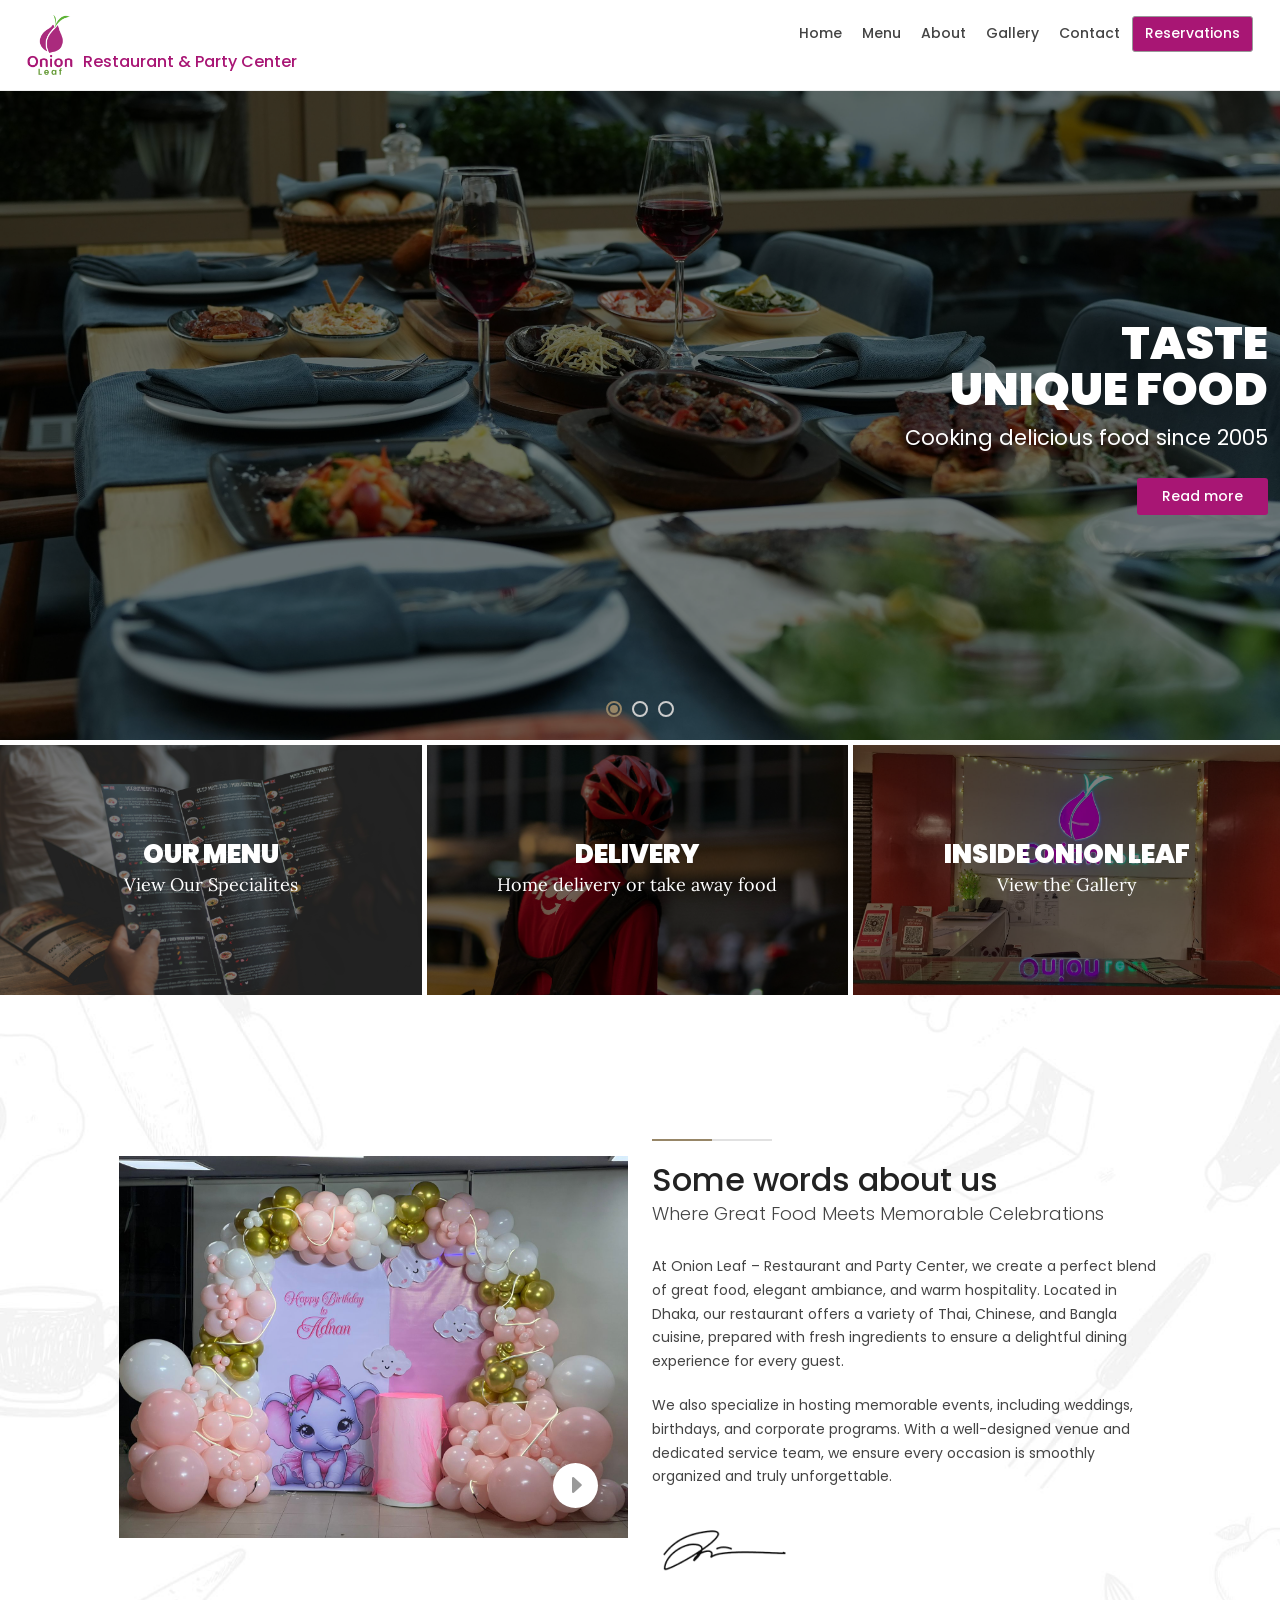
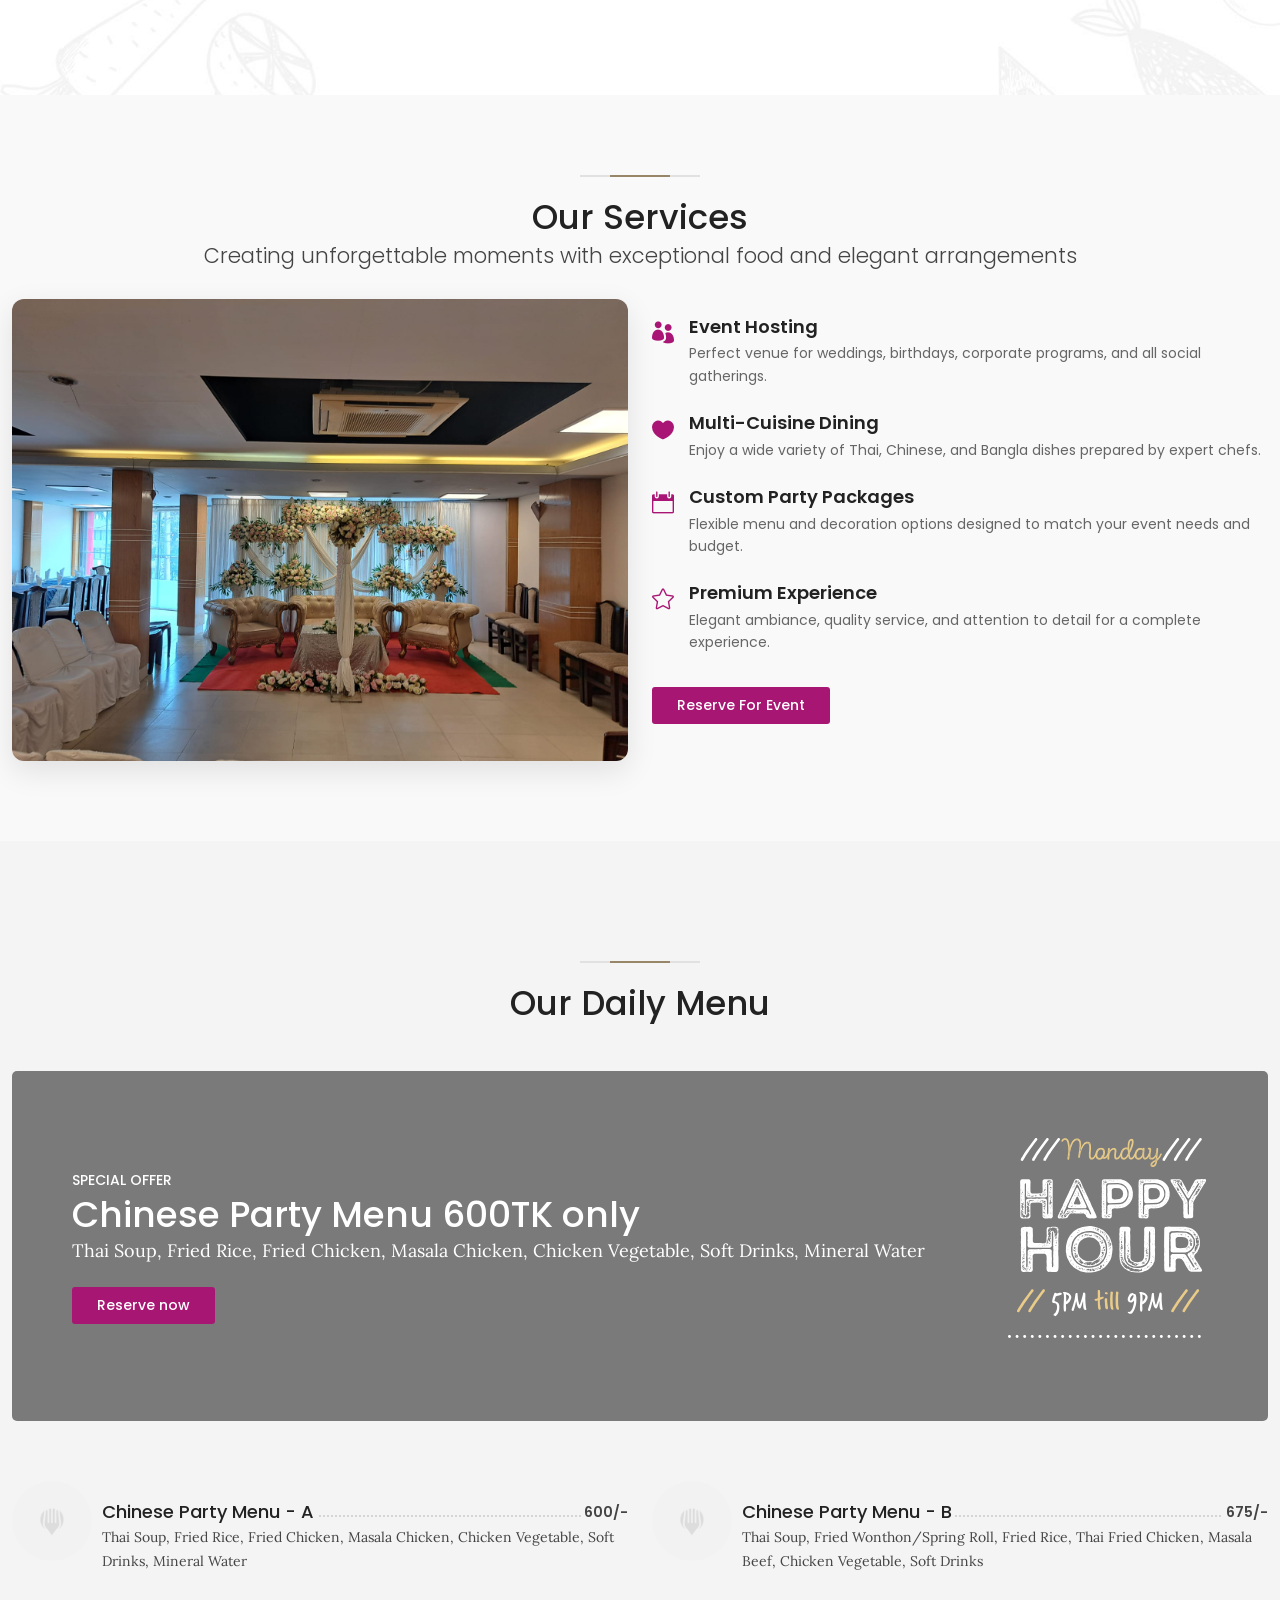
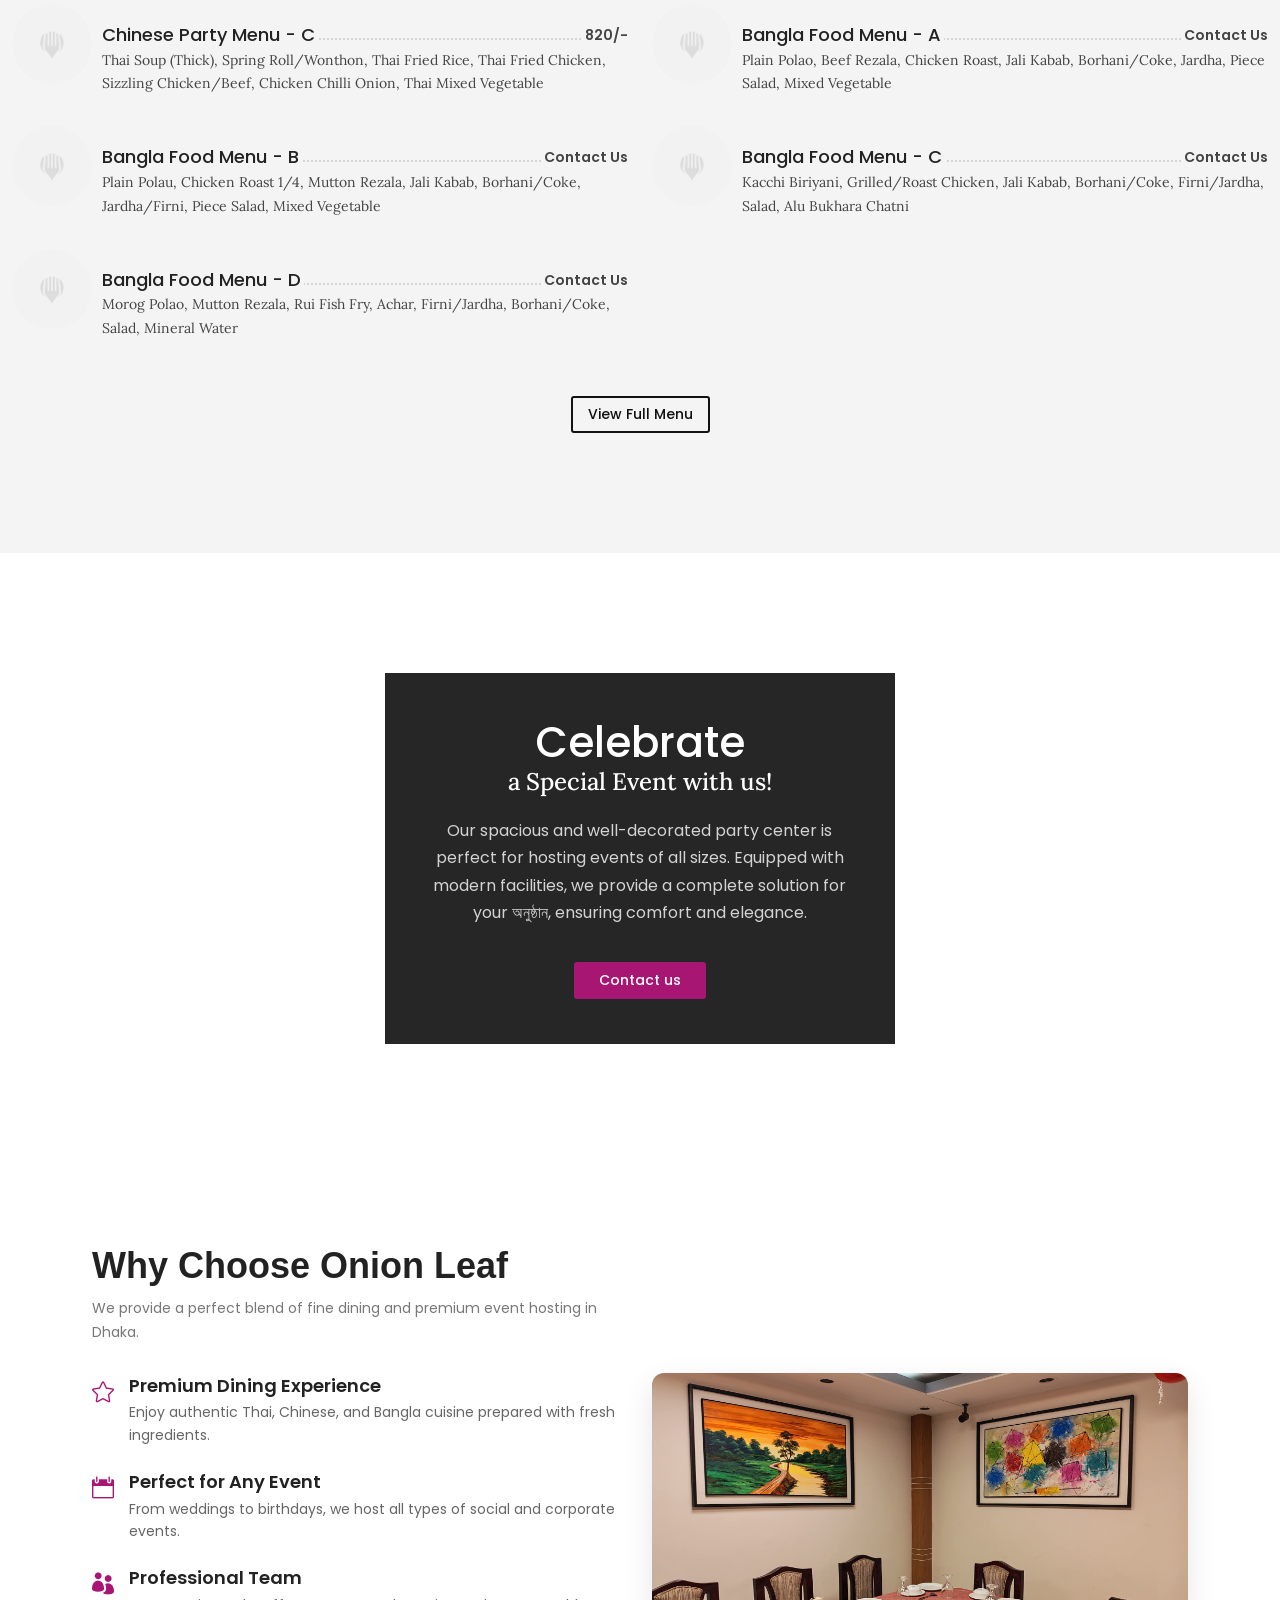
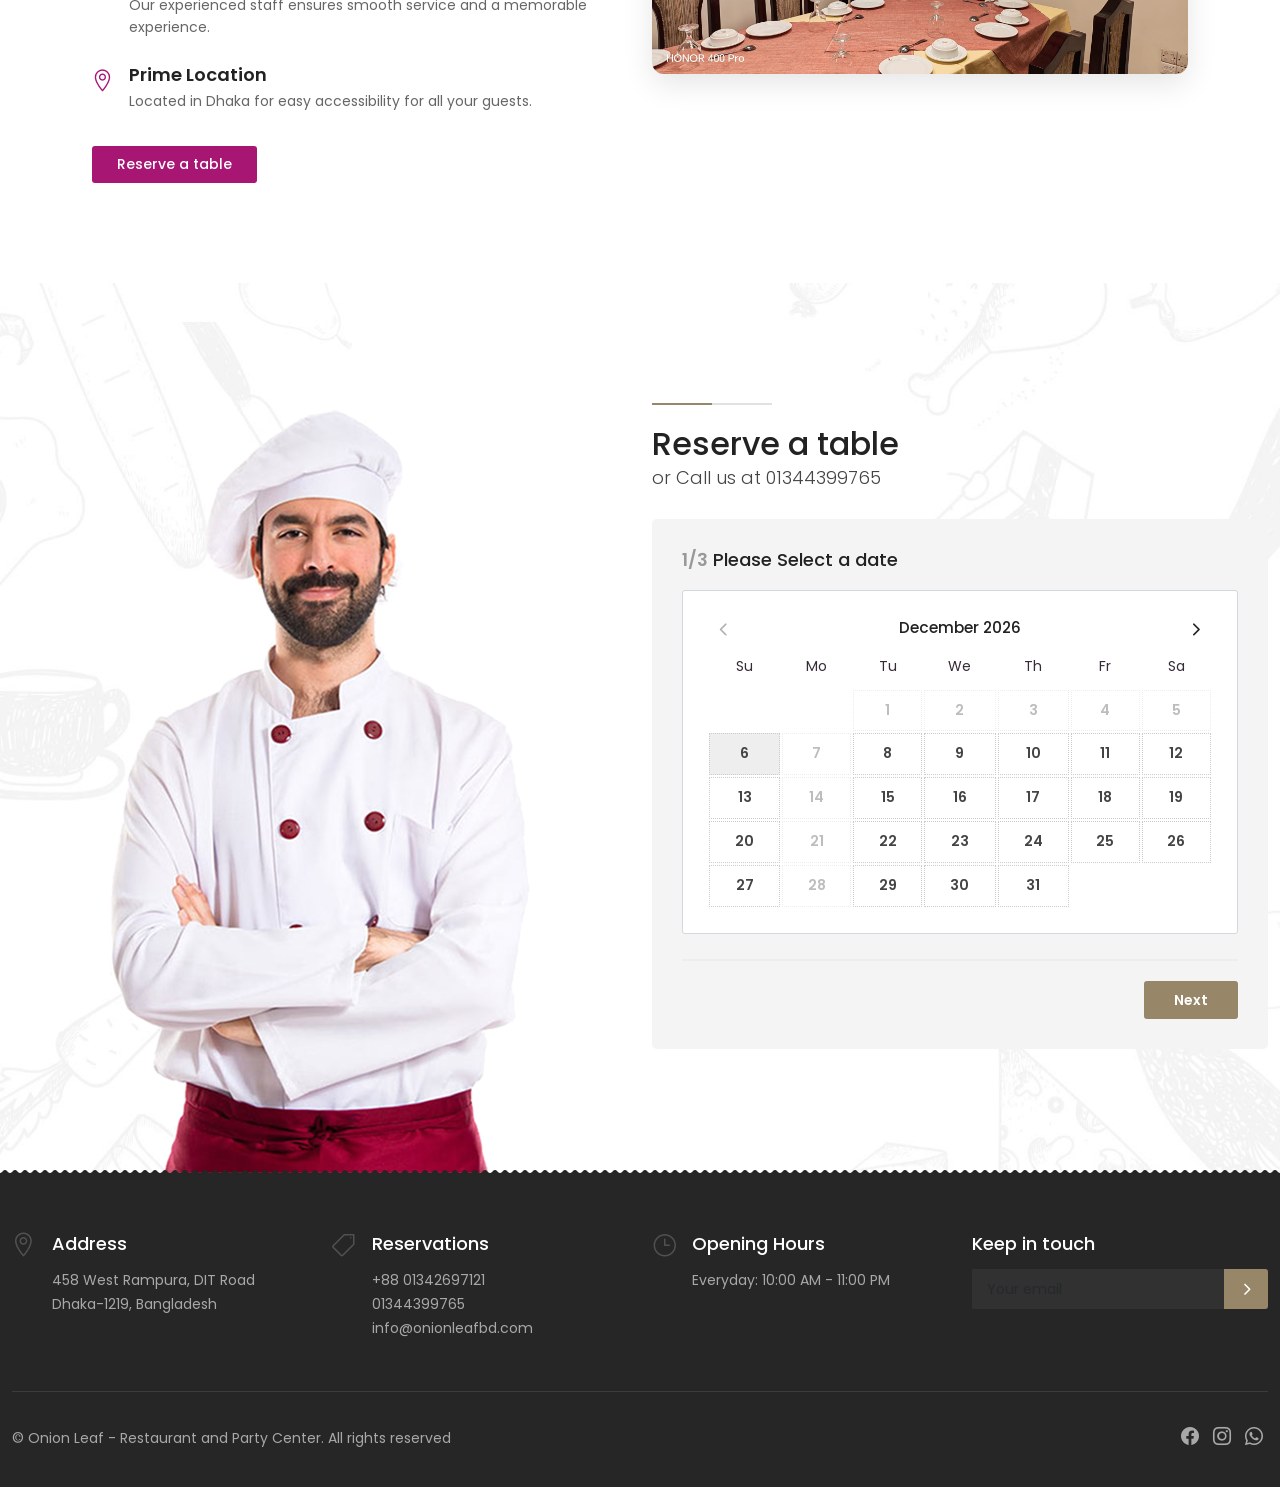
==== commit f9ee842b: "updated with image and 2 section added in homepage" ====
--- a/index.html
+++ b/index.html
@@ -43,8 +43,8 @@
 		<div class="container-fluid">
 		<div id="logo" style="display:flex; align-items:center; gap:10px;">
     <a href="index.html" style="display:flex; align-items:end; text-decoration:none;">
-        <img src="img/logo.png" height="50" alt="Onion Leaf" class="logo_normal">
-        <img src="img/logo_sticky.png" height="50" alt="Onion Leaf" class="logo_sticky">
+        <img src="img/logo.png" height="60" alt="Onion Leaf" class="logo_normal">
+        <img src="img/logo_sticky.png" height="60" alt="Onion Leaf" class="logo_sticky">
 
         <span class="logo-text">Restaurant & Party Center</span>
     </a>
@@ -59,7 +59,7 @@
             <i class="icon_close"></i><span>Menu</span>
         </a>
         <a href="index.html">
-            <img src="img/logo.png" height="50" alt="">
+            <img src="img/logo.png" height="60" alt="">
         </a>
     </div>
     <ul>
@@ -72,14 +72,14 @@
     </ul>
 </nav>
 	</div>
-	<!-- Search -->
+	<!-- Search
 	<div class="search-overlay-menu">
 	    <span class="search-overlay-close"><span class="closebt"><i class="icon_close"></i></span></span>
 	    <form role="search" id="searchform" method="get">
 	        <input value="" name="q" type="search" placeholder="Search..." />
 	        <button type="submit"><i class="icon_search"></i></button>
 	    </form>
-	</div><!-- End Search -->
+	</div> End Search -->
 	</header>
 	<!-- /header -->
 	
@@ -181,7 +181,7 @@
 		        <div class="row justify-content-center d-flex align-items-center">
 		            <div class="col-lg-5 text-lg-center d-none d-lg-block" data-cue="slideInUp">
 		                <figure>
-		                    <img src="img/home_1_placeholder.png" data-src="img/home_1.jpg" width="354" height="440" alt="" class="img-fluid lazy">
+		                    <img src="img/home_1_placeholder.png" data-src="img/gallery/birthday.jpeg" height="440" alt="" class="img-fluid lazy">
 		                    <a href="https://www.youtube.com/watch?v=MO7Hi_kBBBg" class="btn_play" data-cue="zoomIn" data-delay="500"><span class="pulse_bt"><i class="arrow_triangle-right"></i></span></a>
 		                </figure>
 		            </div>
@@ -189,10 +189,10 @@
 		                <div class="main_title">
 		                    <span><em></em></span>
 		                    <h2>Some words about us</h2>
-		                    <p>Cum doctus civibus efficiantur in imperdiet deterruisset.</p>
+		                    <p>Where Great Food Meets Memorable Celebrations</p>
 		                </div>
-		                <p>Duis aute irure dolor in reprehenderit in voluptate velit esse cillum dolore eu fugiat nulla pariatur. Excepteur sint occaecat cupidatat non proident, sunt in culpa qui officia deserunt mollit anim id est laborum.</p>
-		                <p>Lorem ipsum dolor sit amet, consectetur adipiscing elit, sed do eiusmod tempor incididunt ut labore et dolore magna aliqua. Ut enim ad minim veniam, quis nostrud exercitation ullamco laboris nisi ut aliquip ex ea commodo consequat.</p>
+		                <p>At Onion Leaf – Restaurant and Party Center, we create a perfect blend of great food, elegant ambiance, and warm hospitality. Located in Dhaka, our restaurant offers a variety of Thai, Chinese, and Bangla cuisine, prepared with fresh ingredients to ensure a delightful dining experience for every guest.</p>
+		                <p>We also specialize in hosting memorable events, including weddings, birthdays, and corporate programs. With a well-designed venue and dedicated service team, we ensure every occasion is smoothly organized and truly unforgettable.</p>
 		                <p><img src="img/signature.png" width="140" height="50" alt="" class="mt-3"></p>
 		            </div>
 		        </div>
@@ -201,6 +201,66 @@
 		    <!--/container -->
 		</div>
 		<!--/pattern_2 -->
+
+		<section class="our-services">
+    <div class="container">
+		 <div class="main_title center">
+        <span><em></em></span>
+        <h2>Our Services</h2>
+        <p>Creating unforgettable moments with exceptional food and elegant arrangements</p>
+    </div>
+        <div class="row align-items-center">
+
+            <!-- LEFT IMAGE -->
+            <div class="col-lg-6">
+                <div class="services-image">
+                    <img src="img/gallery/wedding1.jpeg" alt="Onion Leaf Services" class="img-fluid">
+                </div>
+            </div>
+
+            <!-- RIGHT CONTENT -->
+            <div class="col-lg-6">
+                <div class="services-content">
+                    
+
+                    <div class="service-item">
+                        <i class="icon_group"></i>
+                        <div>
+                            <h5>Event Hosting</h5>
+                            <p>Perfect venue for weddings, birthdays, corporate programs, and all social gatherings.</p>
+                        </div>
+                    </div>
+
+                    <div class="service-item">
+                        <i class="icon_heart"></i>
+                        <div>
+                            <h5>Multi-Cuisine Dining</h5>
+                            <p>Enjoy a wide variety of Thai, Chinese, and Bangla dishes prepared by expert chefs.</p>
+                        </div>
+                    </div>
+
+                    <div class="service-item">
+                        <i class="icon_calendar"></i>
+                        <div>
+                            <h5>Custom Party Packages</h5>
+                            <p>Flexible menu and decoration options designed to match your event needs and budget.</p>
+                        </div>
+                    </div>
+
+                    <div class="service-item">
+                        <i class="icon_star_alt"></i>
+                        <div>
+                            <h5>Premium Experience</h5>
+                            <p>Elegant ambiance, quality service, and attention to detail for a complete experience.</p>
+                        </div>
+                    </div>
+<p><a href="reservations.html" class="btn_1 mt-2">Reserve For Event</a></p>
+                </div>
+            </div>
+				
+        </div>
+    </div>
+</section>
 
 		<div class="bg_gray">
 		    <div class="container margin_120_100" data-cue="slideInUp">
@@ -328,7 +388,7 @@
 			        <div class="col-lg-5 col-md-6 text-center">
 			            <div class="box_1" data-cue="slideInUp">
 			                <h2>Celebrate<span>a Special Event with us!</span></h2>
-			                <p>Nemo enim ipsam voluptatem quia voluptas sit aspernatur aut odit aut fugit, sed quia consequuntur magni dolores eos qui ratione voluptatem sequi nesciunt.</p>
+			                <p>Our spacious and well-decorated party center is perfect for hosting events of all sizes. Equipped with modern facilities, we provide a complete solution for your অনুষ্ঠান, ensuring comfort and elegance.</p>
 			                <a href="contacts.html" class="btn_1 mt-3">Contact us</a>
 			            </div>
 			        </div>
@@ -336,6 +396,64 @@
     		</div>
     	</div>
    		<!--/call_section-->
+
+		<section class="why-choose section-bg">
+    <div class="container">
+        <div class="row align-items-center">
+
+            <!-- LEFT CONTENT -->
+            <div class="col-lg-6">
+                <div class="why-content">
+                    <h2>Why Choose Onion Leaf</h2>
+                    <p class="subtitle">
+                        We provide a perfect blend of fine dining and premium event hosting in Dhaka.
+                    </p>
+
+                    <div class="why-item">
+                        <i class="icon_star_alt"></i>
+                        <div>
+                            <h5>Premium Dining Experience</h5>
+                            <p>Enjoy authentic Thai, Chinese, and Bangla cuisine prepared with fresh ingredients.</p>
+                        </div>
+                    </div>
+
+                    <div class="why-item">
+                        <i class="icon_calendar"></i>
+                        <div>
+                            <h5>Perfect for Any Event</h5>
+                            <p>From weddings to birthdays, we host all types of social and corporate events.</p>
+                        </div>
+                    </div>
+
+                    <div class="why-item">
+                        <i class="icon_group"></i>
+                        <div>
+                            <h5>Professional Team</h5>
+                            <p>Our experienced staff ensures smooth service and a memorable experience.</p>
+                        </div>
+                    </div>
+
+                    <div class="why-item">
+                        <i class="icon_pin_alt"></i>
+                        <div>
+                            <h5>Prime Location</h5>
+                            <p>Located in Dhaka for easy accessibility for all your guests.</p>
+                        </div>
+                    </div>
+						<p><a href="reservations.html" class="btn_1 mt-2">Reserve a table</a></p>
+                </div>
+            </div>
+
+            <!-- RIGHT IMAGE -->
+            <div class="col-lg-6">
+                <div class="why-image">
+                    <img src="img/gallery/diningspace2.jpeg" alt="Onion Leaf Restaurant" class="img-fluid">
+                </div>
+            </div>
+
+        </div>
+    </div>
+</section>
 
 		<div class="pattern_2">
 		    <div class="container margin_120_100 pb-0">
@@ -549,9 +667,9 @@
             <div class="col-sm-7">
                 <div class="follow_us">
                     <ul>
-                        <li><a href="#"><i class="bi bi-facebook"></i></a></li>
-                        <li><a href="#"><i class="bi bi-instagram"></i></a></li>
-                        <li><a href="#"><i class="bi bi-whatsapp"></i></a></li>
+                        <li><a href="https://www.facebook.com/onionleafbd/"><i class="bi bi-facebook"></i></a></li>
+                        <li><a href="https://www.instagram.com/onionleafbd/"><i class="bi bi-instagram"></i></a></li>
+                        <li><a href="https://wa.me/8801342697121"><i class="bi bi-whatsapp"></i></a></li>
                     </ul>
                 </div>
             </div>
--- a/css/style.css
+++ b/css/style.css
@@ -881,11 +881,13 @@
   border-radius: 3px;
   padding-left: 12px !important;
   padding-right: 12px !important;
+  color: #fff !important;
+  background-color: #a81674;
 }
 a.btn_top:hover {
   border-color: #978667;
   color: #fff !important;
-  background-color: #978667;
+  background-color: #a81674;
 }
 a.btn_top.order {
   border: 1px solid rgba(255, 255, 255, 0);
--- a/css/custom.css
+++ b/css/custom.css
@@ -33,4 +33,140 @@
 /* Change hamburger menu color to dark */
 header a.open_close {
     color: #444 !important;
+}
+
+
+.our-services {
+    padding: 80px 0;
+    background: #f9f9f9;
+}
+
+.services-content h2 {
+    font-size: 36px;
+    font-weight: 700;
+    color: #222;
+    margin-bottom: 10px;
+}
+
+.services-content .subtitle {
+    color: #777;
+    margin-bottom: 30px;
+}
+
+.service-item {
+    display: flex;
+    align-items: flex-start;
+    margin-bottom: 25px;
+    transition: all 0.3s ease;
+}
+
+.service-item i {
+    font-size: 22px;
+    color: #a81574; /* same gold accent */
+    margin-right: 15px;
+    margin-top: 5px;
+    transition: 0.3s;
+}
+
+.service-item h5 {
+    font-size: 18px;
+    margin-bottom: 5px;
+    font-weight: 600;
+    color: #222;
+}
+
+.service-item p {
+    margin: 0;
+    color: #666;
+    font-size: 14px;
+    line-height: 1.6;
+}
+
+.service-item:hover {
+    transform: translateX(5px);
+}
+
+.service-item:hover i {
+    transform: scale(1.2);
+    color: #b32481;
+}
+
+.services-image img {
+    border-radius: 12px;
+    box-shadow: 0 10px 30px rgba(0,0,0,0.1);
+}
+
+/* Responsive */
+@media (max-width: 991px) {
+    .services-image {
+        margin-bottom: 40px;
+    }
+}
+
+.why-choose {
+    padding: 80px 80px;
+    background: #ffffff;
+}
+
+.why-content h2 {
+    font-size: 36px;
+    font-weight: 700;
+    color: #222;
+    margin-bottom: 10px;
+}
+
+.why-content .subtitle {
+    color: #777;
+    margin-bottom: 30px;
+}
+
+.why-item {
+    display: flex;
+    align-items: flex-start;
+    margin-bottom: 25px;
+    transition: all 0.3s ease;
+}
+
+.why-item i {
+    font-size: 22px;
+    color: #a81574; /* gold accent */
+    margin-right: 15px;
+    margin-top: 5px;
+    transition: 0.3s;
+}
+
+.why-item h5 {
+    font-size: 18px;
+    margin-bottom: 5px;
+    font-weight: 600;
+    color: #222;
+}
+
+.why-item p {
+    margin: 0;
+    color: #666;
+    font-size: 14px;
+    line-height: 1.6;
+}
+
+.why-item:hover {
+    transform: translateX(5px);
+}
+
+.why-item:hover i {
+    transform: scale(1.2);
+    color: #a93781;
+}
+
+.why-image img {
+    width: 100%;
+    border-radius: 12px;
+    box-shadow: 0 10px 30px rgba(0,0,0,0.1);
+}
+
+/* Responsive */
+@media (max-width: 991px) {
+    .why-content {
+        margin-bottom: 40px;
+    }
 }
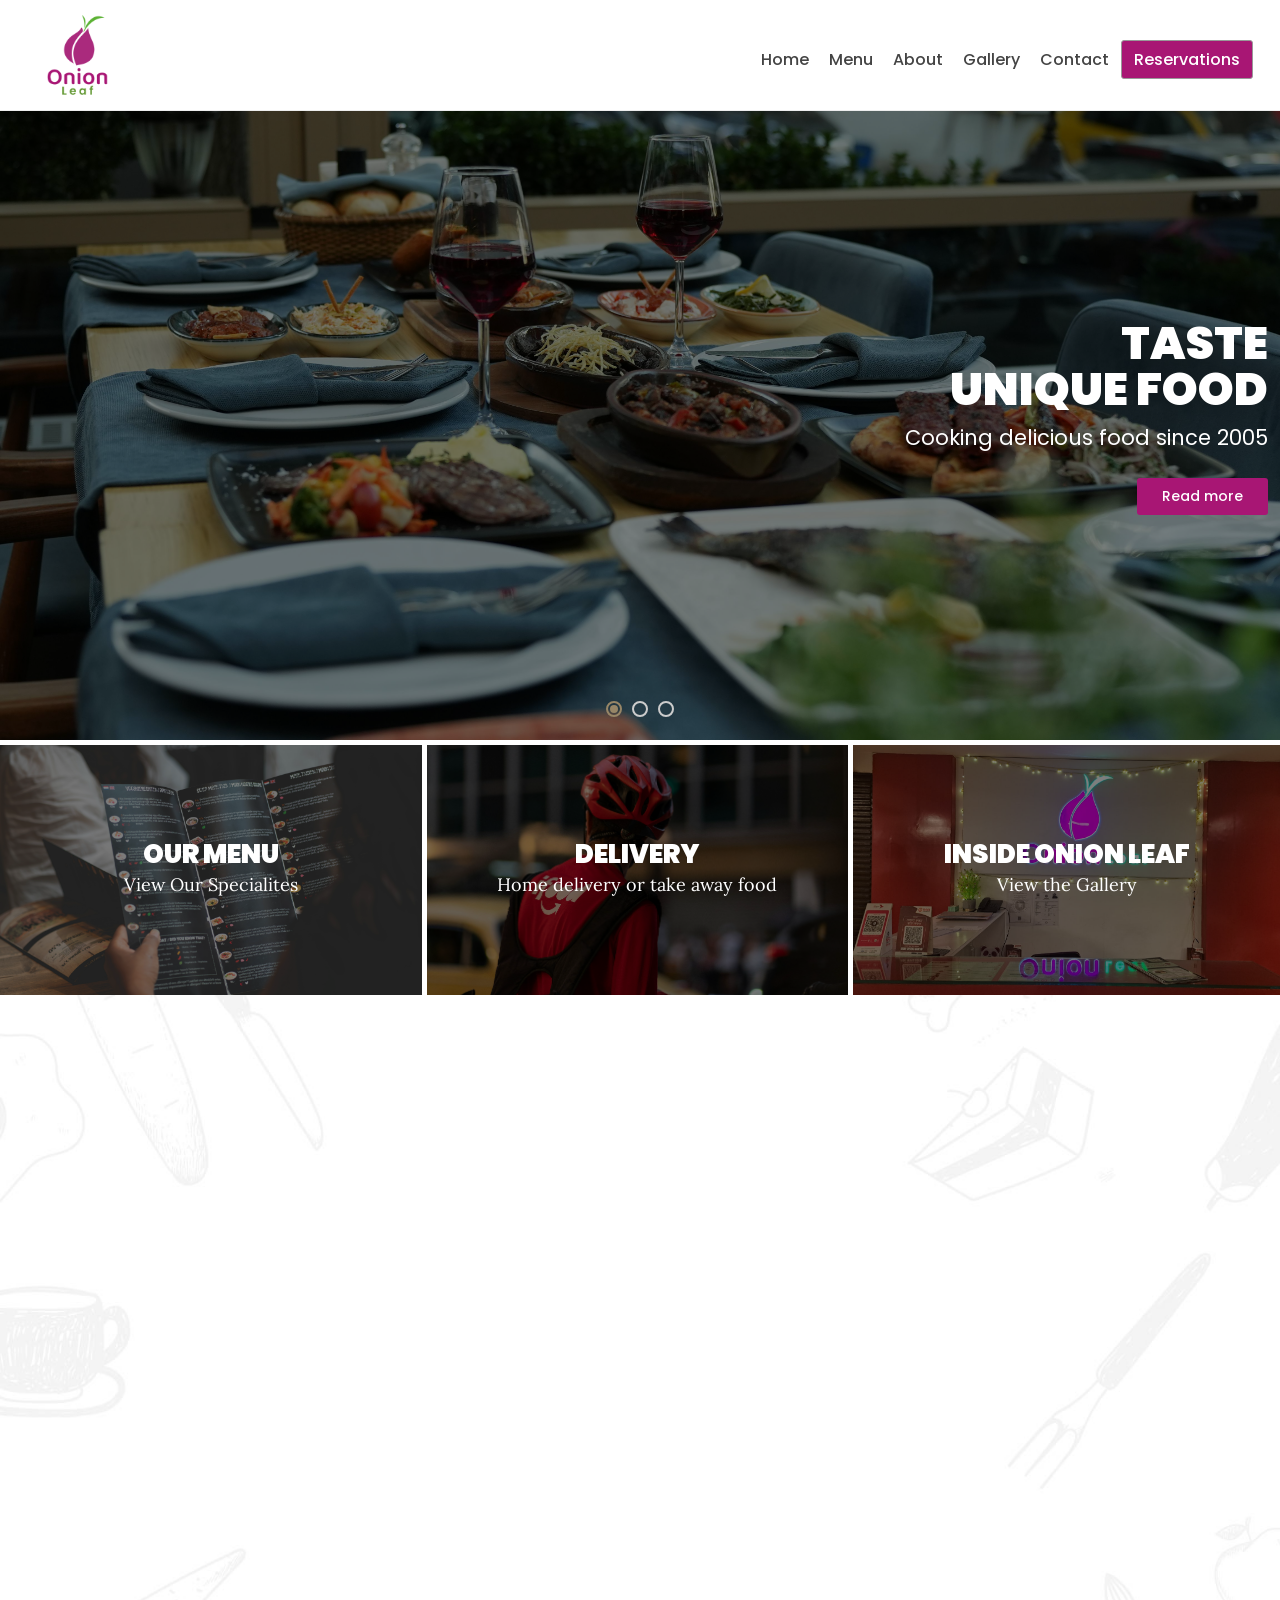
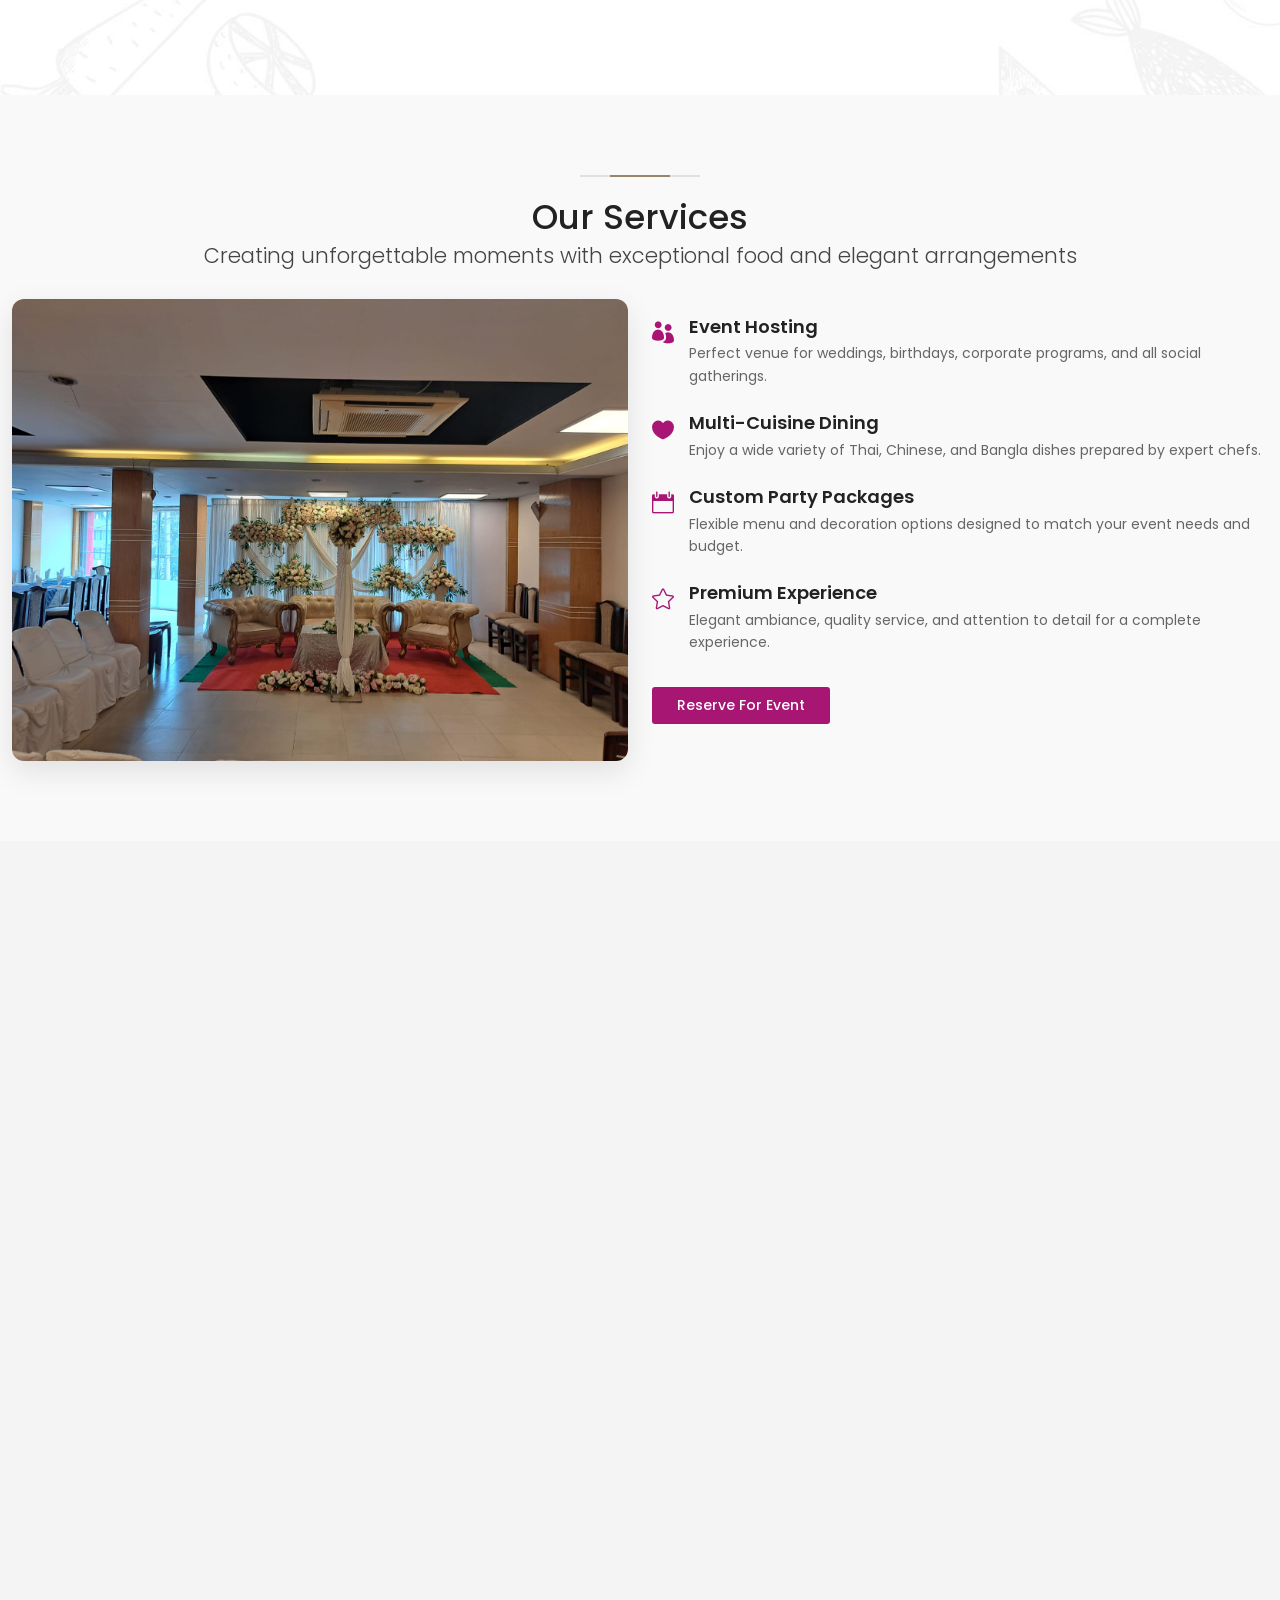
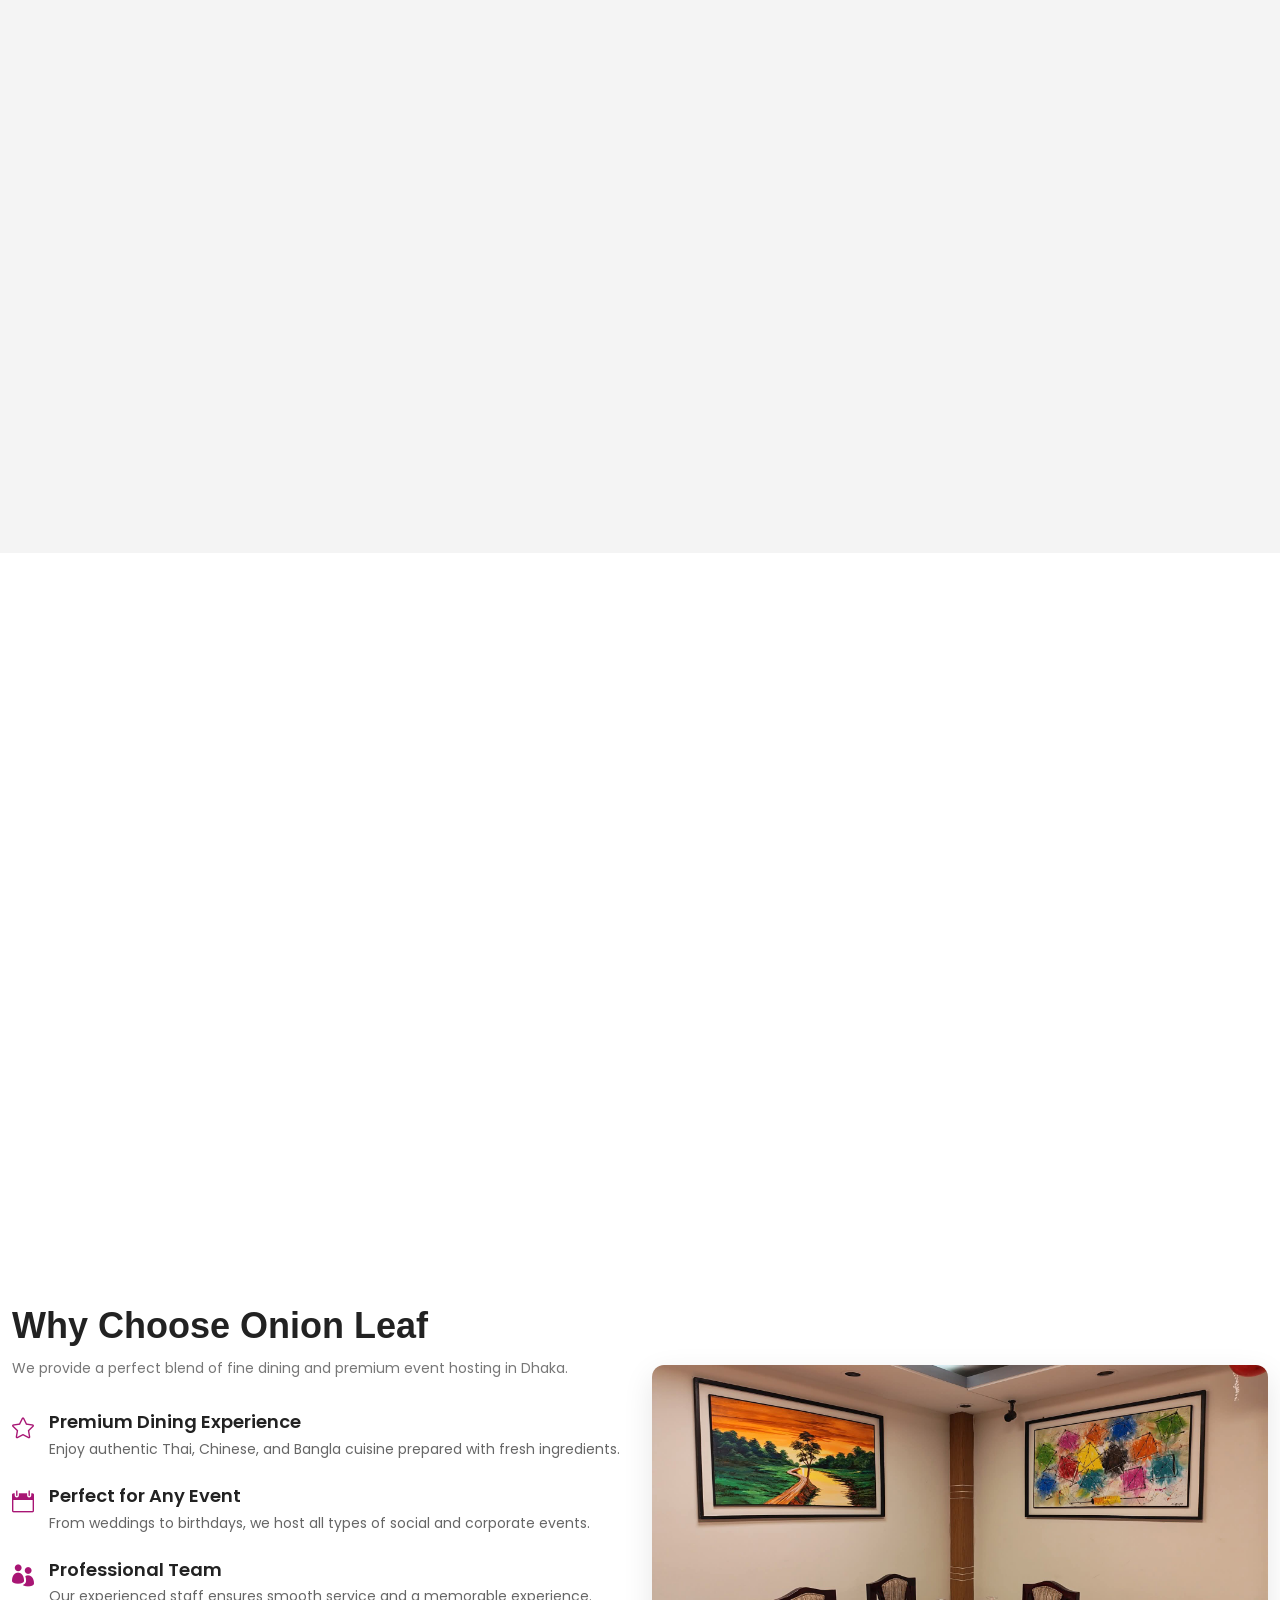
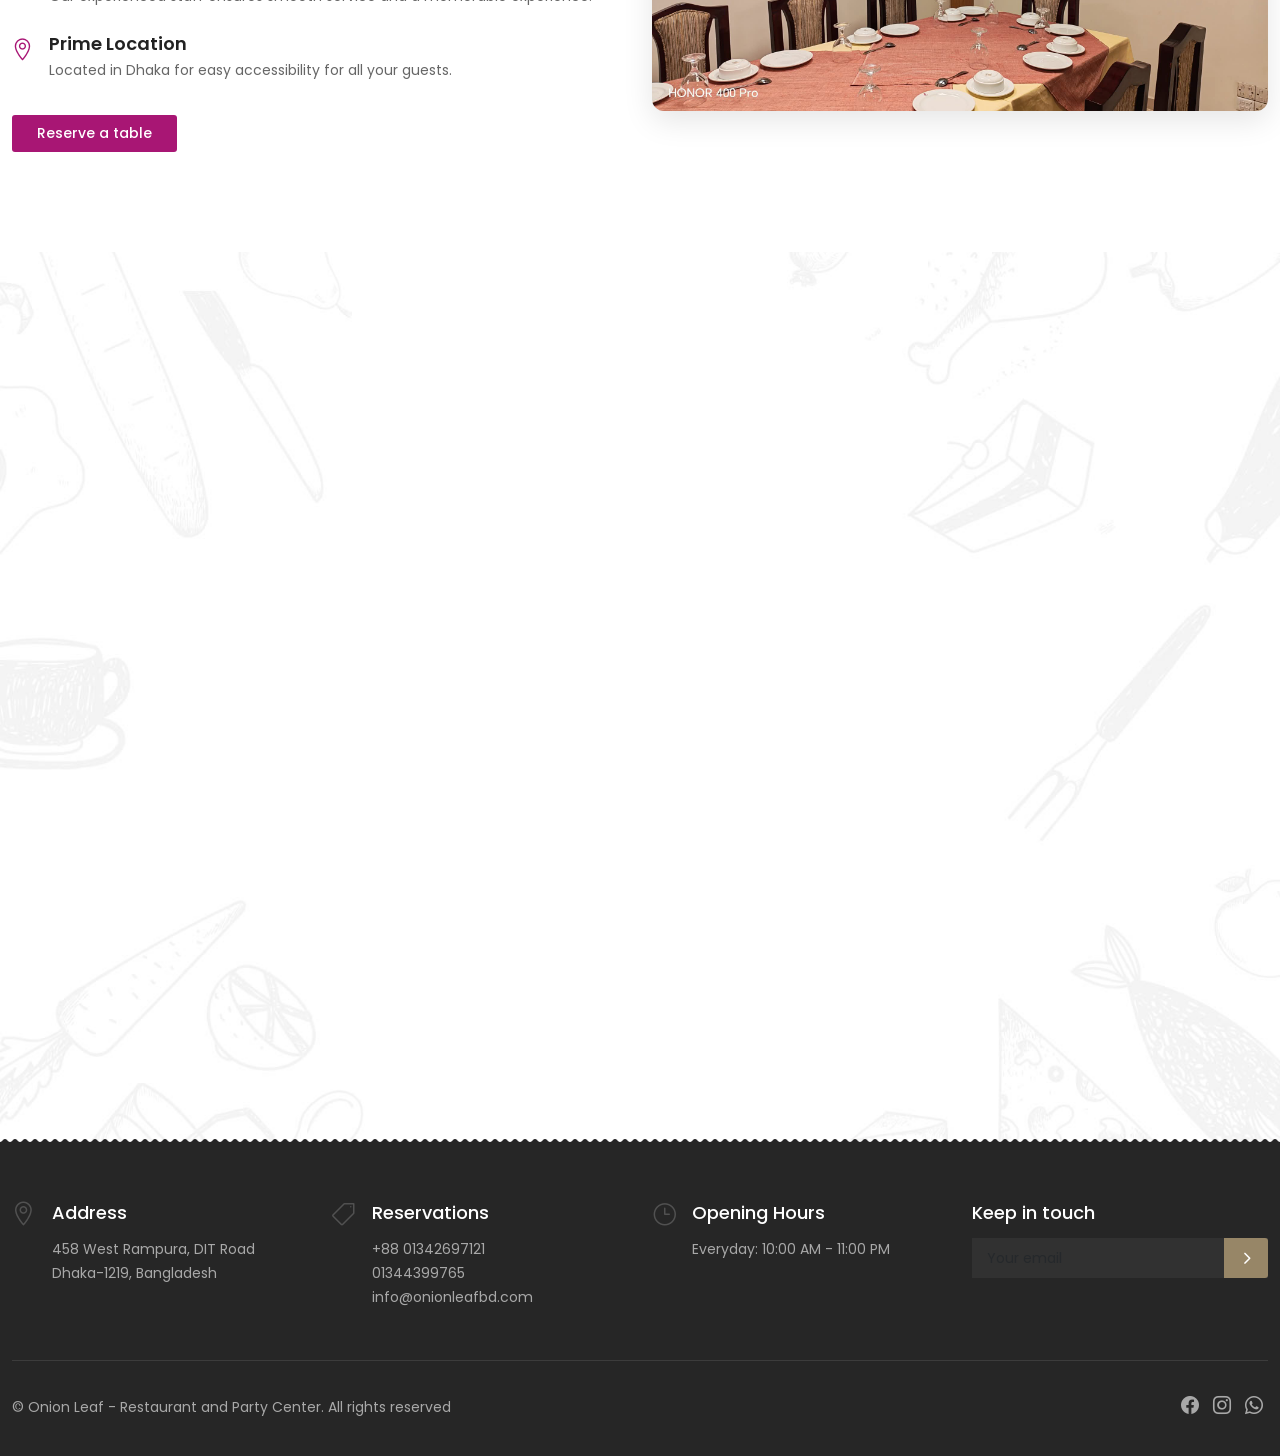
==== commit 759a7e72: "updated menu image with navbar" ====
--- a/index.html
+++ b/index.html
@@ -43,10 +43,10 @@
 		<div class="container-fluid">
 		<div id="logo" style="display:flex; align-items:center; gap:10px;">
     <a href="index.html" style="display:flex; align-items:end; text-decoration:none;">
-        <img src="img/logo.png" height="60" alt="Onion Leaf" class="logo_normal">
-        <img src="img/logo_sticky.png" height="60" alt="Onion Leaf" class="logo_sticky">
-
-        <span class="logo-text">Restaurant & Party Center</span>
+        <img src="img/logo.png" height="80" alt="Onion Leaf" class="logo_normal">
+        <img src="img/logo_sticky.png" height="80" alt="Onion Leaf" class="logo_sticky">
+
+        <!-- <span class="logo-text">Restaurant & Party Center</span> -->
     </a>
 </div>
 		<!-- /top_menu -->
@@ -59,12 +59,12 @@
             <i class="icon_close"></i><span>Menu</span>
         </a>
         <a href="index.html">
-            <img src="img/logo.png" height="60" alt="">
+            <img src="img/logo.png" height="50" alt="Onion Leaf">
         </a>
     </div>
     <ul>
         <li><a href="index.html">Home</a></li>
-        <li><a href="menu-1.html">Menu</a></li>
+        <li><a href="menu.html">Menu</a></li>
         <li><a href="about.html">About</a></li>
         <li><a href="gallery.html">Gallery</a></li>
         <li><a href="contacts.html">Contact</a></li>
@@ -96,7 +96,7 @@
 										<p class="owl-slide-animated owl-slide-subtitle">
 											Cooking delicious food since 2005
 										</p>
-										<div class="owl-slide-animated owl-slide-cta"><a class="btn_1 btn_scroll" href="menu-1.html" role="button">Read more</a></div>
+										<div class="owl-slide-animated owl-slide-cta"><a class="btn_1 btn_scroll" href="menu.html" role="button">Read more</a></div>
 									</div>
 								</div>
 							</div>
@@ -132,7 +132,7 @@
 										<p class="owl-slide-animated owl-slide-subtitle">
 											Cooking delicious food since 2025
 										</p>
-										<div class="owl-slide-animated owl-slide-cta"><a class="btn_1" href="menu-1.html" role="button">Read more</a></div>
+										<div class="owl-slide-animated owl-slide-cta"><a class="btn_1" href="menu.html" role="button">Read more</a></div>
 									</div>
 								</div>
 							</div>
@@ -147,7 +147,7 @@
 
 		<ul id="banners_grid" class="clearfix">
 			<li>
-				<a href="menu-1.html" class="img_container">
+				<a href="menu.html" class="img_container">
 					<img src="img/banner_bg.jpg" data-src="img/banner_bg.jpg" alt="" class="lazy">
 					<div class="short_info opacity-mask" data-opacity-mask="rgba(0, 0, 0, 0.5)">
 						<h3>Our Menu</h3>
@@ -156,7 +156,7 @@
 				</a>
 			</li>
 			<li>
-				<a href="order-food.html" class="img_container">
+				<a href="reservations.html" class="img_container">
 					<img src="img/banners_cat_placeholder.jpg" data-src="img/delivery.jpg" alt="" class="lazy">
 					<div class="short_info opacity-mask" data-opacity-mask="rgba(0, 0, 0, 0.5)">
 						<h3>Delivery</h3>
@@ -286,8 +286,8 @@
                     <div class="col-lg-6" data-cue="slideInUp">
                         <div class="menu_item">
                             <figure>
-                                <a href="img/menu_items/large/5.jpg" title="Chinese Party Menu - A" data-effect="mfp-zoom-in">
-                                    <img src="img/menu_items/menu_items_placeholder.png" data-src="img/menu_items/5.jpg" class="lazy" alt="">
+                                <a href="img/food/chineseA.jpg" title="Chinese Party Menu - A" data-effect="mfp-zoom-in">
+                                    <img src="img/food/chineseA.jpg" data-src="img/food/chineseA.jpg" class="lazy" alt="">
                                 </a>
                             </figure>
                             <div class="menu_title">
@@ -299,8 +299,8 @@
                     <div class="col-lg-6" data-cue="slideInUp">
                         <div class="menu_item">
                             <figure>
-                                <a href="img/menu_items/large/6.jpg" title="Chinese Party Menu - B" data-effect="mfp-zoom-in">
-                                    <img src="img/menu_items/menu_items_placeholder.png" data-src="img/menu_items/6.jpg" class="lazy" alt="">
+                                <a href="img/food/chineseB.jpg" title="Chinese Party Menu - B" data-effect="mfp-zoom-in">
+                                    <img src="img/food/chineseB.jpg" data-src="img/food/chineseB.jpg" class="lazy" alt="">
                                 </a>
                             </figure>
                             <div class="menu_title">
@@ -312,8 +312,8 @@
                     <div class="col-lg-6" data-cue="slideInUp">
                         <div class="menu_item">
                             <figure>
-                                <a href="img/menu_items/large/7.jpg" title="Chinese Party Menu - C" data-effect="mfp-zoom-in">
-                                    <img src="img/menu_items/menu_items_placeholder.png" data-src="img/menu_items/7.jpg" class="lazy" alt="">
+                                <a href="img/food/chineseC.jpg" title="Chinese Party Menu - C" data-effect="mfp-zoom-in">
+                                    <img src="img/food/chineseC.jpg" data-src="img/food/chineseC.jpg" class="lazy" alt="">
                                 </a>
                             </figure>
                             <div class="menu_title">
@@ -325,8 +325,8 @@
                     <div class="col-lg-6" data-cue="slideInUp">
                         <div class="menu_item">
                             <figure>
-                                <a href="img/menu_items/large/8.jpg" title="Bangla Food Menu - A" data-effect="mfp-zoom-in">
-                                    <img src="img/menu_items/menu_items_placeholder.png" data-src="img/menu_items/8.jpg" class="lazy" alt="">
+                                <a href="img/food/banglaA.jpg" title="Bangla Food Menu - A" data-effect="mfp-zoom-in">
+                                    <img src="img/food/banglaA.jpg" data-src="img/food/banglaA.jpg" class="lazy" alt="">
                                 </a>
                             </figure>
                             <div class="menu_title">
@@ -338,8 +338,8 @@
                     <div class="col-lg-6" data-cue="slideInUp">
                         <div class="menu_item">
                             <figure>
-                                <a href="img/menu_items/large/9.jpg" title="Bangla Food Menu - B" data-effect="mfp-zoom-in">
-                                    <img src="img/menu_items/menu_items_placeholder.png" data-src="img/menu_items/9.jpg" class="lazy" alt="">
+                                <a href="img/food/banglaB.jpg" title="Bangla Food Menu - B" data-effect="mfp-zoom-in">
+                                    <img src="img/food/banglaB.jpg" data-src="img/food/banglaB.jpg" class="lazy" alt="">
                                 </a>
                             </figure>
                             <div class="menu_title">
@@ -351,8 +351,8 @@
                    	<div class="col-lg-6" data-cue="slideInUp">
                         <div class="menu_item">
                             <figure>
-                                <a href="img/menu_items/large/10.jpg" title="Bangla Food Menu - C" data-effect="mfp-zoom-in">
-                                    <img src="img/menu_items/menu_items_placeholder.png" data-src="img/menu_items/10.jpg" class="lazy" alt="">
+                                <a href="img/food/banglaC.jpg" title="Bangla Food Menu - C" data-effect="mfp-zoom-in">
+                                    <img src="img/food/banglaC.jpg" data-src="img/food/banglaC.jpg" class="lazy" alt="">
                                 </a>
                             </figure>
                             <div class="menu_title">
@@ -364,8 +364,8 @@
                     <div class="col-lg-6" data-cue="slideInUp">
                         <div class="menu_item">
                             <figure>
-                                <a href="img/menu_items/large/11.jpg" title="Bangla Food Menu - D" data-effect="mfp-zoom-in">
-                                    <img src="img/menu_items/menu_items_placeholder.png" data-src="img/menu_items/11.jpg" class="lazy" alt="">
+                                <a href="img/food/banglaD.jpg" title="Bangla Food Menu - D" data-effect="mfp-zoom-in">
+                                    <img src="img/food/banglaD.jpg" data-src="img/food/banglaD.jpg" class="lazy" alt="">
                                 </a>
                             </figure>
                             <div class="menu_title">
@@ -376,7 +376,7 @@
                     </div>
                 </div>
                 <!-- /row -->
-		        <p class="text-center"><a href="menu-1.html" class="btn_1 outline" data-cue="zoomIn">View Full Menu</a></p>
+		        <p class="text-center"><a href="menu.html" class="btn_1 outline" data-cue="zoomIn">View Full Menu</a></p>
 		    </div>
 		    <!-- /container -->
 		</div>
@@ -459,7 +459,7 @@
 		    <div class="container margin_120_100 pb-0">
 		        <div class="row justify-content-center">
 		        	<div class="col-lg-6 text-center d-none d-lg-block" data-cue="slideInUp">
-		                <img src="img/chef.png" width="420" height="770" alt="" class="img-fluid">
+		                <img src="img/chef.JPG" width="420" height="770" alt="" class="img-fluid">
 		            </div>
 		            <div class="col-lg-6 col-md-8" data-cue="slideInUp">
 		                <div class="main_title">
--- a/css/style.css
+++ b/css/style.css
@@ -479,8 +479,8 @@
 
 header a.open_close {
   position: absolute;
-  right: 10px;
-  top: 2px;
+  right: 15px;
+  top: 25px;
   z-index: 999;
   color: #fff;
   font-size: 32px;
@@ -508,6 +508,7 @@
 
 #logo {
   float: left;
+  padding-left: 20px;
 }
 @media (max-width: 991px) {
   #logo {
@@ -517,7 +518,7 @@
   }
   #logo img {
     width: auto;
-    height: 28px;
+    height: 80px;
   }
 }
 
@@ -526,7 +527,7 @@
 .main-menu {
   position: relative;
   z-index: 9;
-  top: 1px;
+  top: 25px;
   float: right;
   -moz-transition: all 0.3s ease-in-out;
   -o-transition: all 0.3s ease-in-out;
@@ -553,12 +554,12 @@
 .main-menu > ul > li > a {
   color: #444;
   padding: 5px 8px;
-  font-size: 14px;
-  font-size: 0.875rem;
-  font-weight: 500;
+  font-size: 20px;
+  font-size: 1rem;
+  font-weight: 450;
 }
 .main-menu > ul > li:hover > a {
-  color: #978667;
+  color: #a81674;
 }
 
 header.sticky .main-menu > ul > li > a,
@@ -568,7 +569,7 @@
 header.sticky .main-menu > ul > li:hover > a,
 header.header_in .main-menu > ul > li:hover > a {
   opacity: 1;
-  color: #978667;
+  color: #a81674;
 }
 
 #close_in,
@@ -750,19 +751,19 @@
     text-align: center;
     position: relative;
     padding: 30px 0 25px 0;
-    background-color: #978667;
+    background-color: #ffffff;
   }
   #header_menu a.open_close {
     position: absolute;
     right: 15px;
-    top: 0;
+    top: 12px;
     left: inherit;
     color: #fff !important;
   }
 
   .main-menu ul li a:hover,
   a.show-submenu:hover {
-    color: #978667 !important;
+    color: #a81674 !important;
     background-color: #f9f9f9;
     opacity: 1 !important;
   }
@@ -798,7 +799,7 @@
 
   .main-menu > ul > li.submenu:hover > a:after {
     transform: rotate(180deg);
-    color: #978667;
+    color: #a81674;
   }
 
   .main-menu ul > li.submenu > a:after {
@@ -914,7 +915,7 @@
 }
 .sticky a.btn_top.order {
   border: 1px solid rgba(255, 255, 255, 0);
-  background-color: #978667;
+  background-color: #a81674;
   color: #fff !important;
 }
 .sticky a.btn_top.order:hover {
--- a/css/custom.css
+++ b/css/custom.css
@@ -1,9 +1,10 @@
 .logo-text {
     margin-left: 10px;
-    font-size: 16px;
-    font-weight: 500;
+    font-size: 20px;
+    font-weight: 600;
     color: #a81574;
     white-space: nowrap;
+    font-family: 'Poppins', sans-serif;
 }
 
 /* Optional: style for sticky header */
@@ -104,7 +105,8 @@
 }
 
 .why-choose {
-    padding: 80px 80px;
+    margin-top: 60px;
+    padding: 80px 0px;
     background: #ffffff;
 }
 
